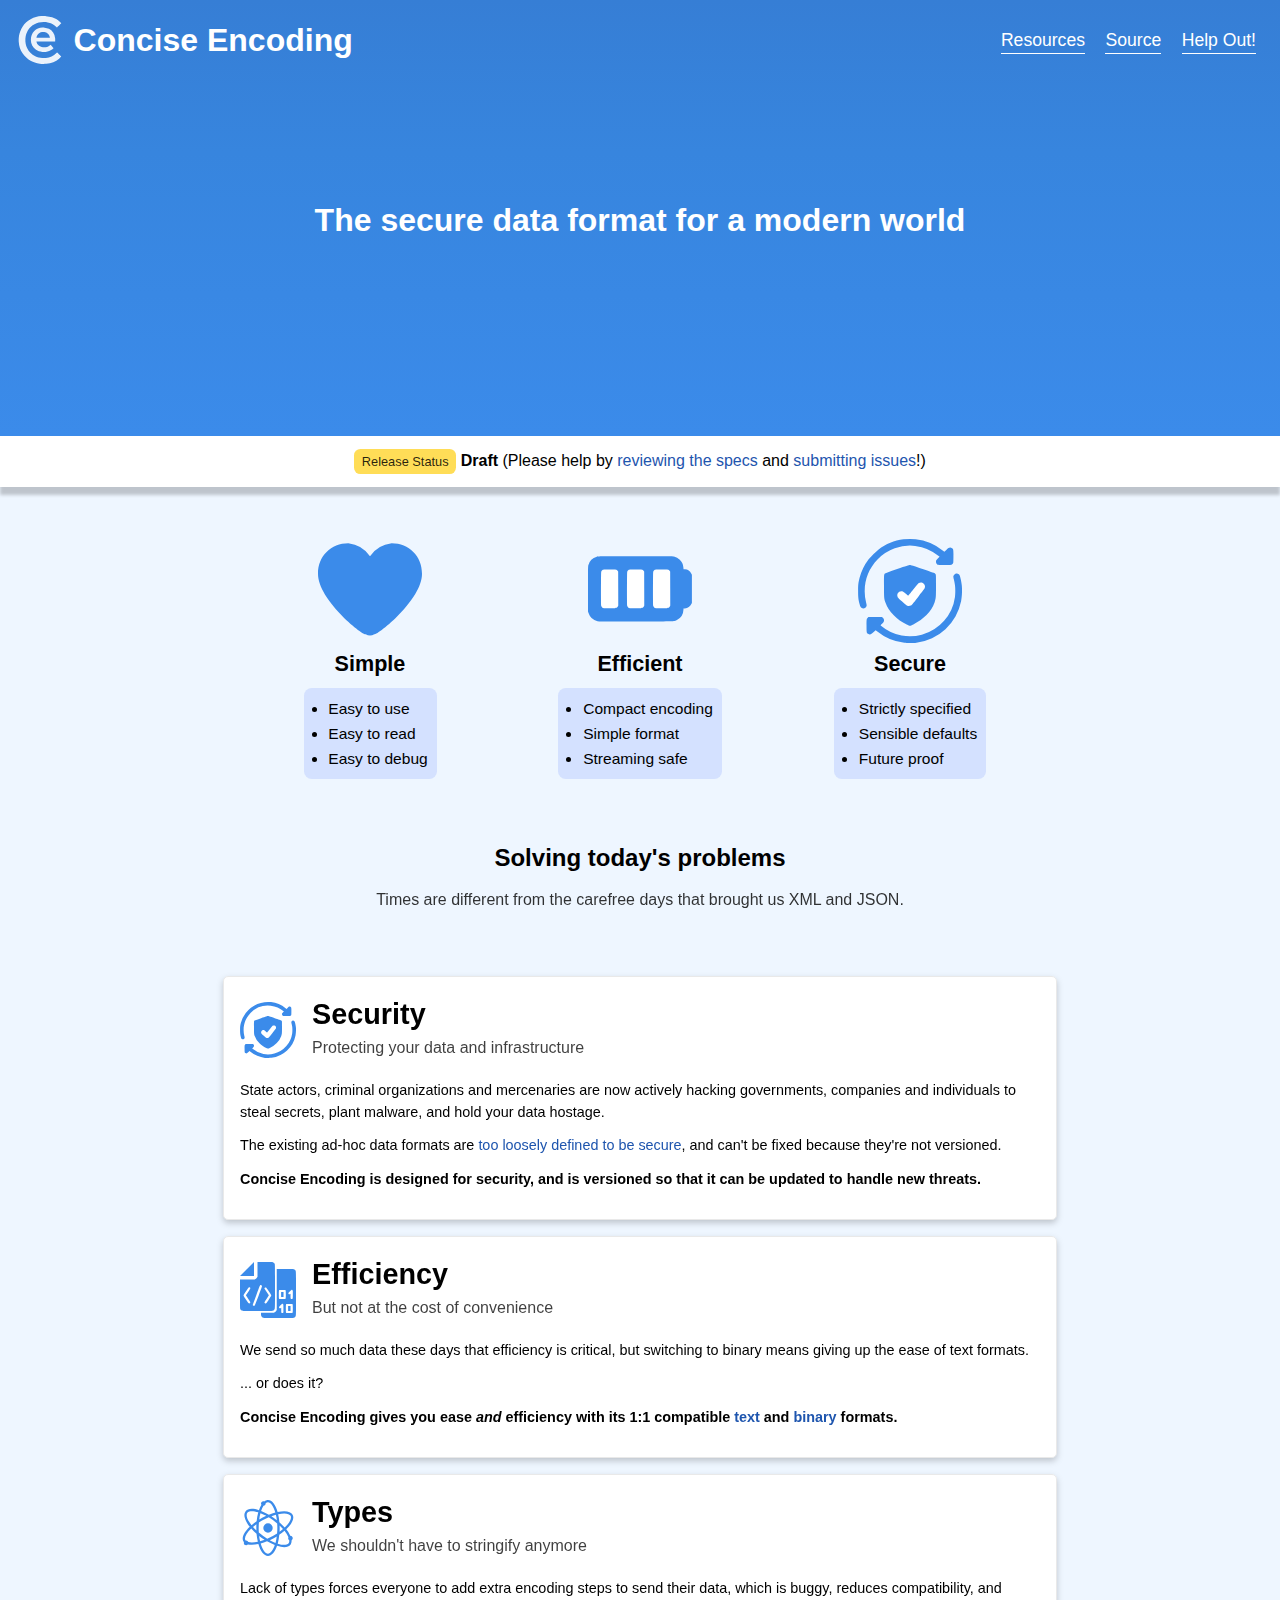
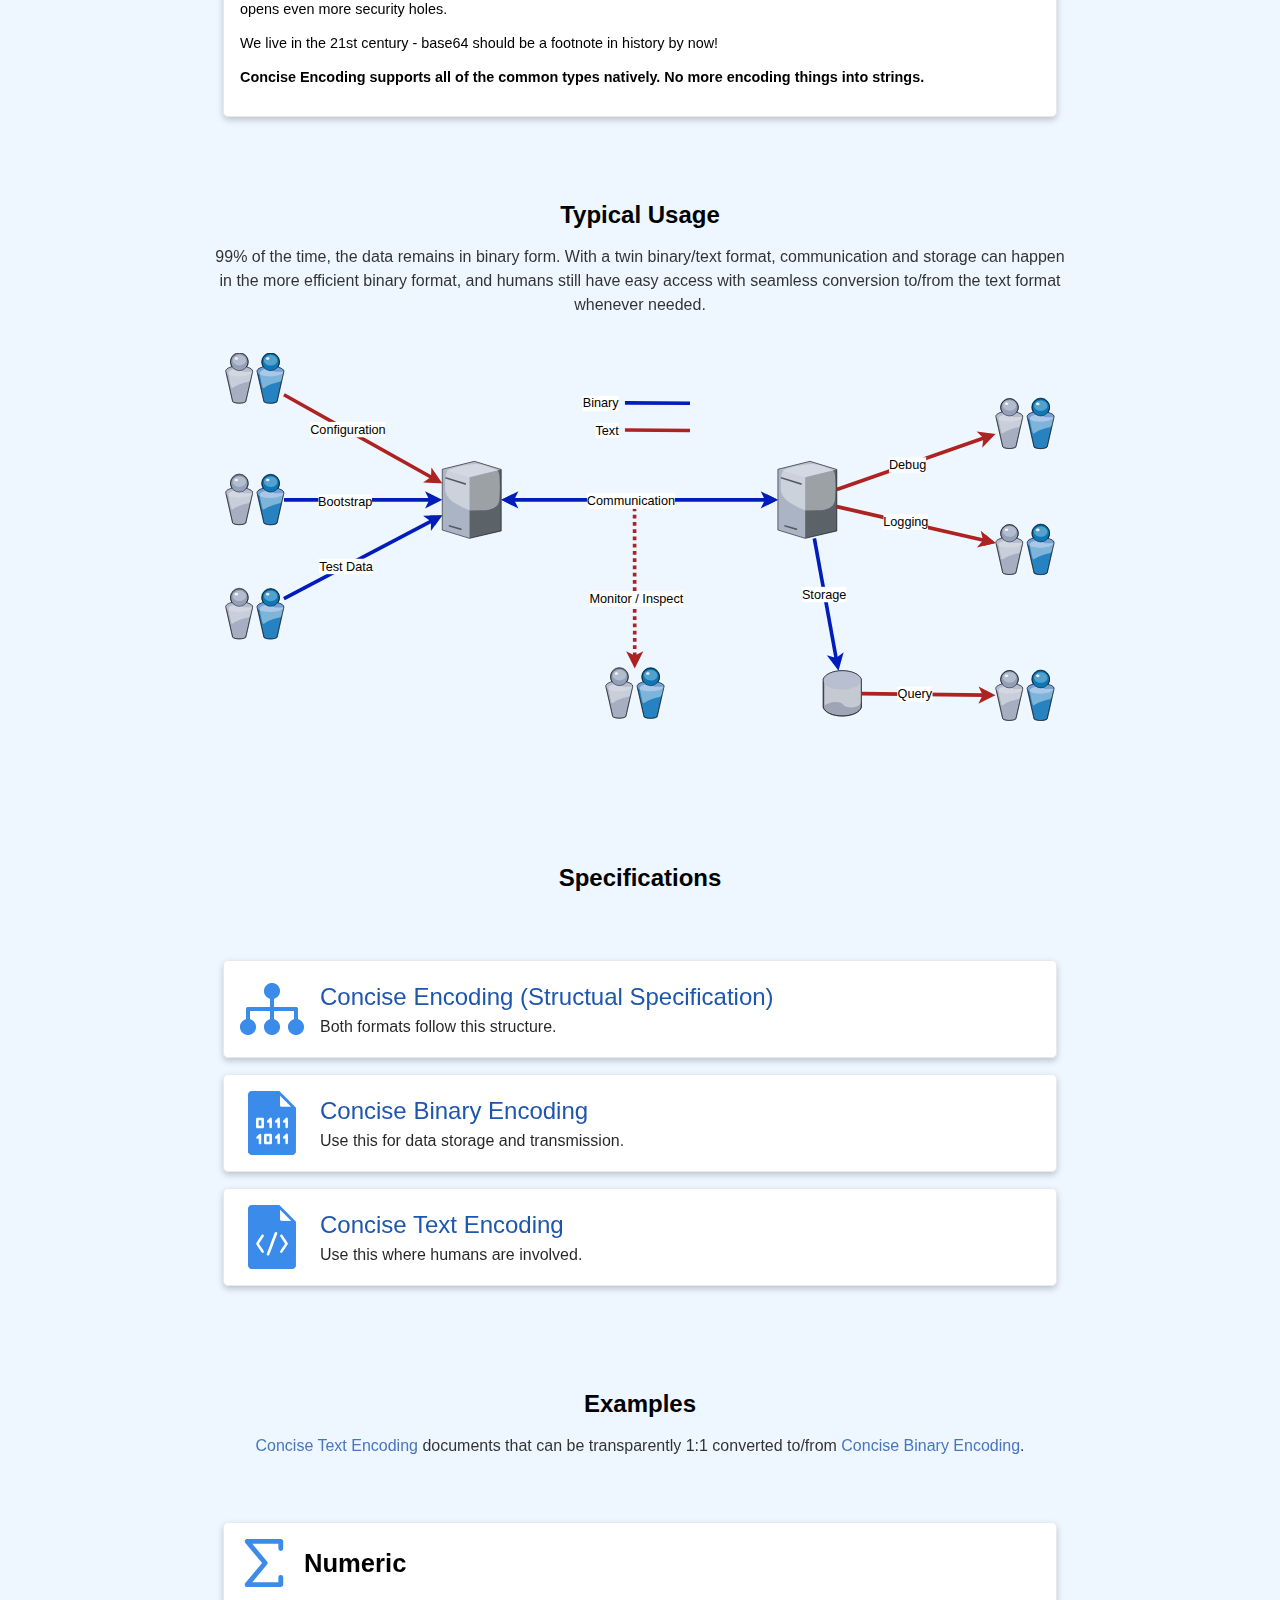
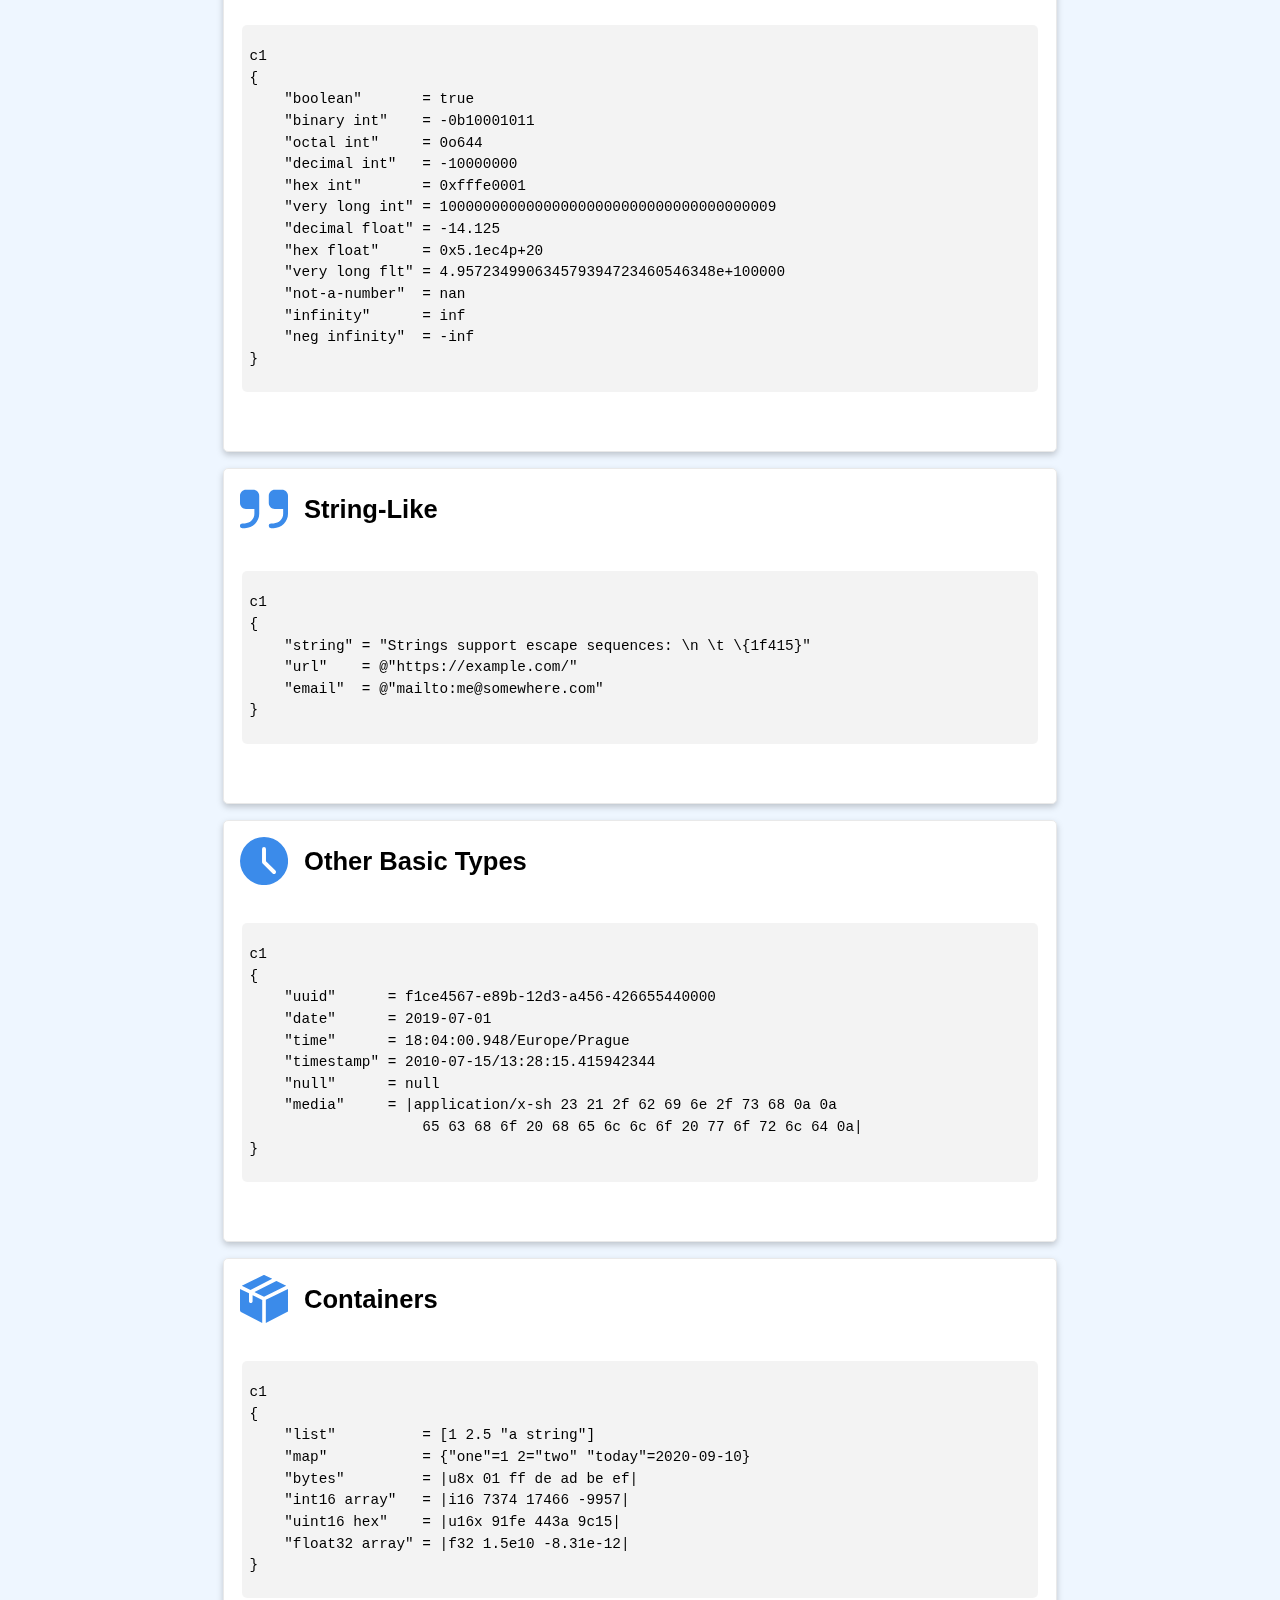
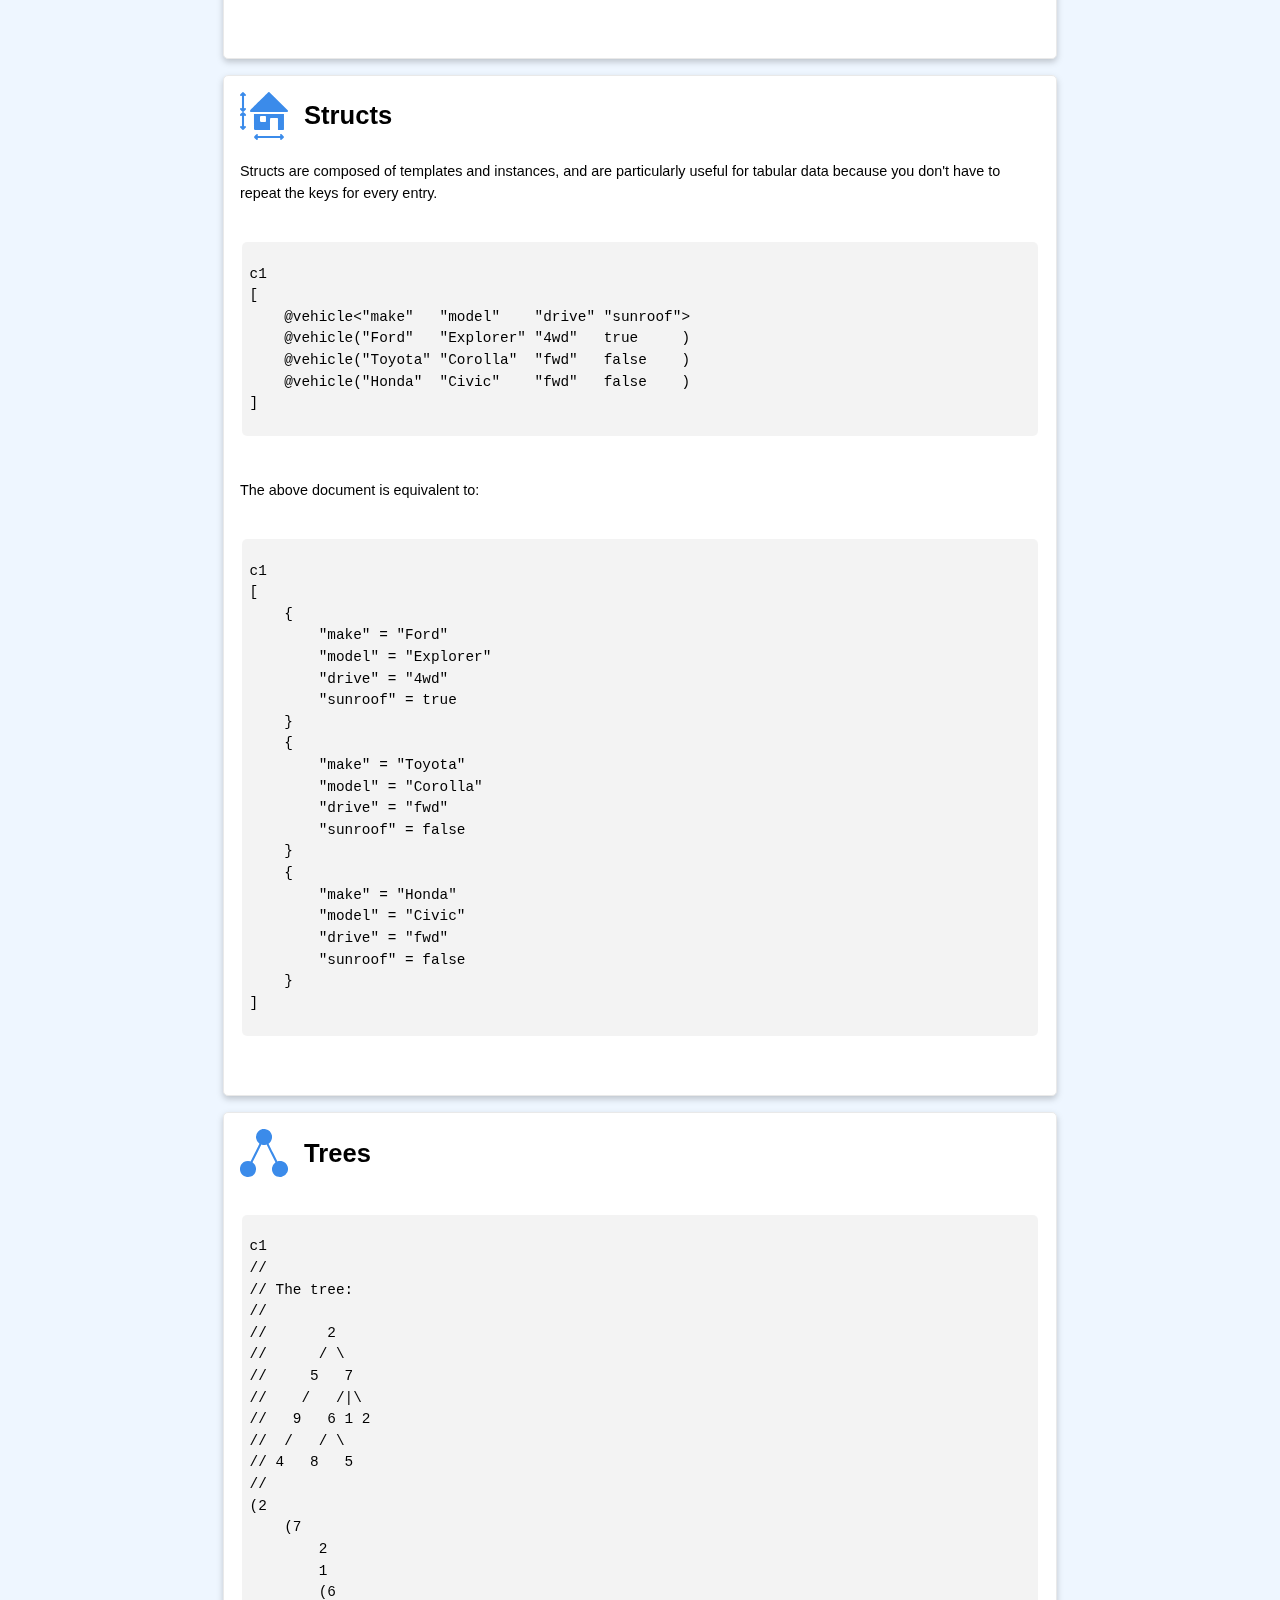
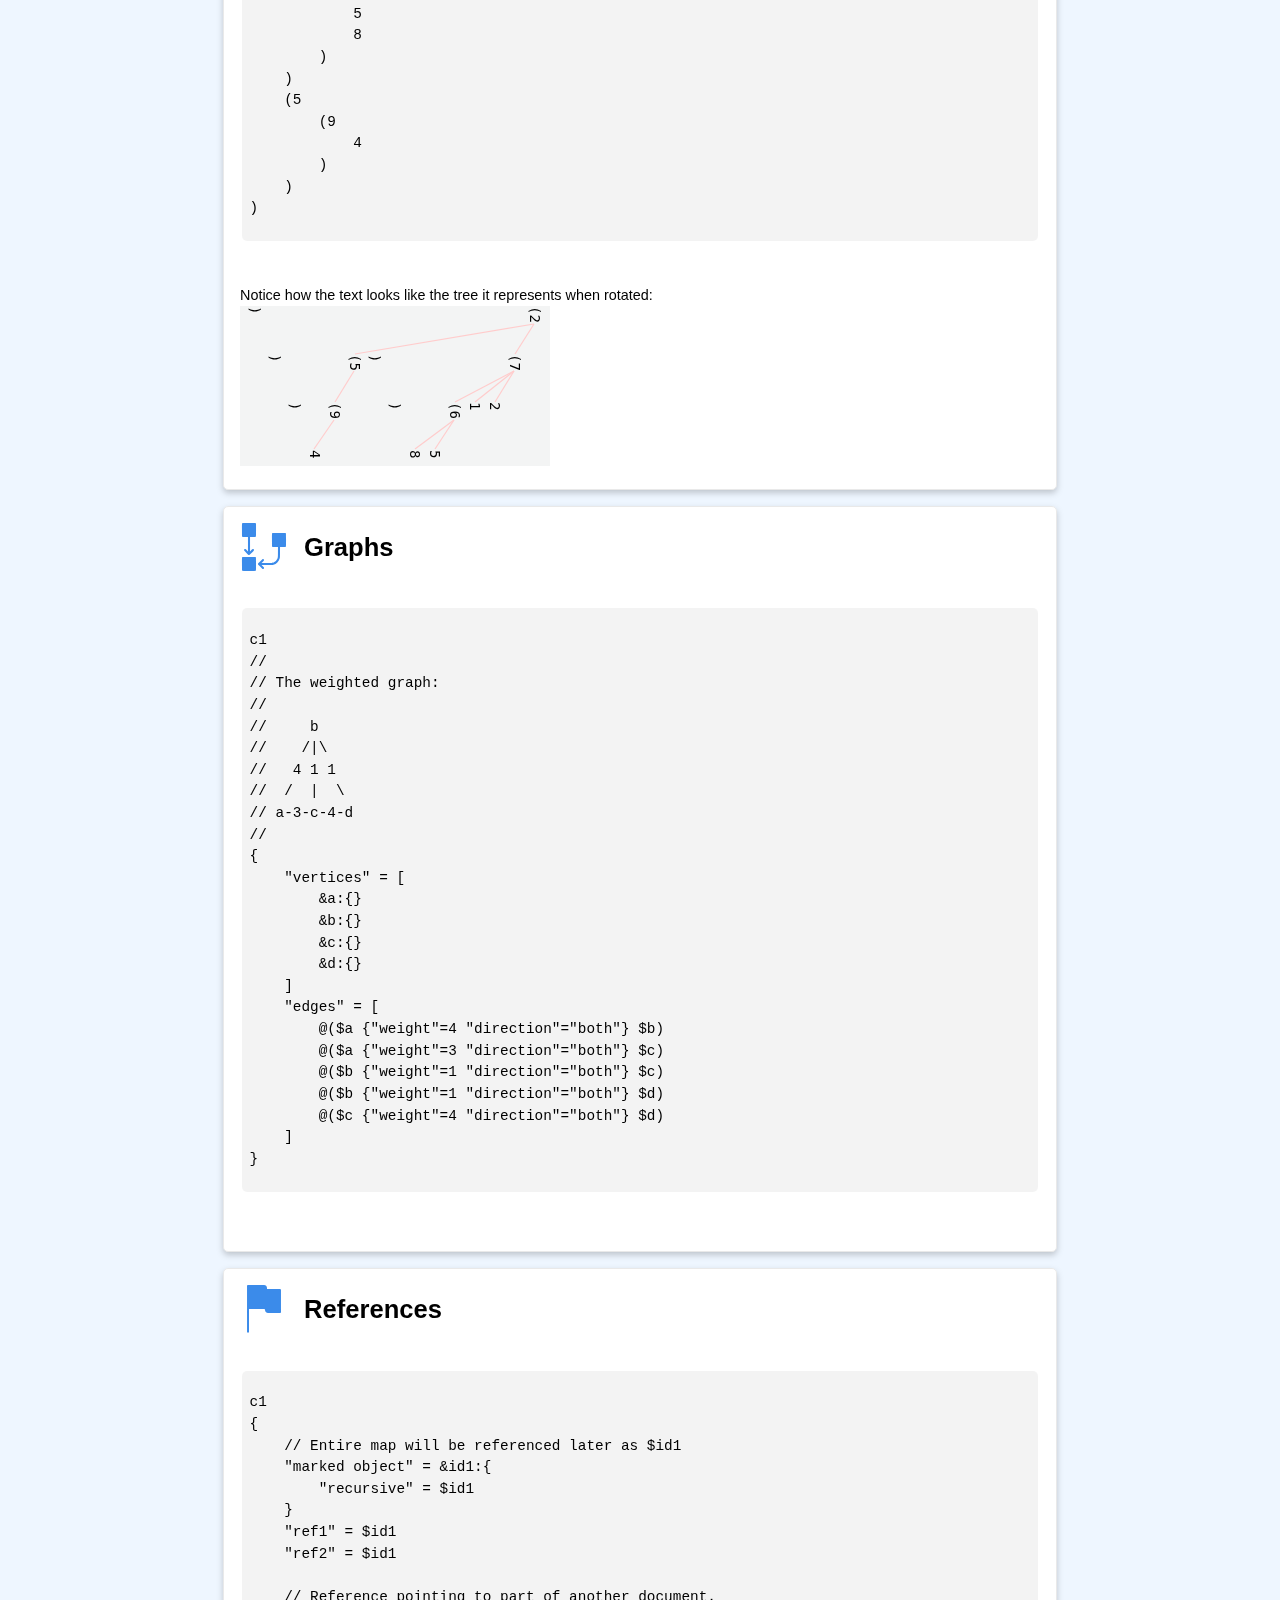
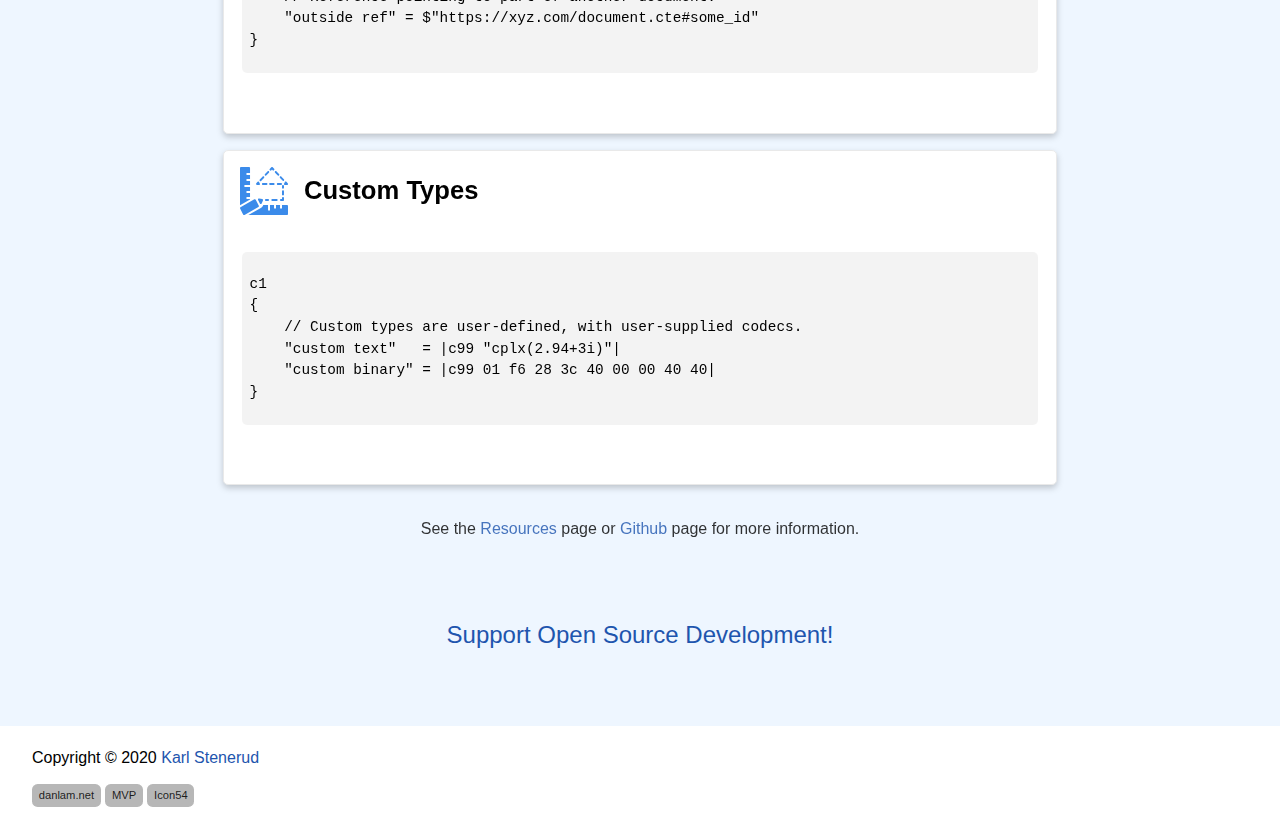
==== index.html @ 06f69273 "Update to latest spec" ====
<!DOCTYPE html>
<html lang="en">

<head>
    <link rel="icon" href="favicon.svg">
    <link rel="stylesheet" href="./main.css">

    <meta charset="utf-8">
    <meta name="viewport" content="width=device-width, initial-scale=1.0">

    <meta name=keywords content="data-format,data-communications,encoding">
    <meta name=description content="The secure data format for a modern world">

    <meta itemprop=name content="Concise Encoding">
    <meta itemprop=description content="The secure data format for a modern world">
    <meta itemprop=image content="https://concise-encoding.org/img/social-card.png">
    <meta itemprop=keywords content="data-format,data-communications,encoding">

    <meta property="og:title" content="Concise Encoding">
    <meta property="og:description" content="The secure data format for a modern world">
    <meta property="og:type" content="website">
    <meta property="og:url" content="https://www.technicalsourcery.net/">
    <meta property="og:image" content="https://concise-encoding.org/img/social-card.png">

    <meta name=twitter:card content="summary_large_image">
    <meta name=twitter:image content="https://concise-encoding.org/img/social-card.png">
    <meta name=twitter:title content="Concise Encoding">
    <meta name=twitter:description content="The secure data format for a modern world">

    <title>Concise Encoding</title>
</head>

<body>
    <header>
        <div>
            <nav>
            <a class="title-container" href="index.html">
                <img id="logo" class="title-logo" alt="Logo" src="img/ce-logo.svg">
                <span class="title-text">Concise Encoding</span>
            </a>
            <ul>
                <li><a class="nav-link" href="resources.html">Resources</a></li>
                <li><a class="nav-link" href="https://github.com/kstenerud/concise-encoding">Source</a></li>
                <li><a class="nav-link" href="support-ce.html">Help Out!</a></li>
            </ul>
        </nav>
        </div>
        <br>
        <p class="title-subtitle">The secure data format for a modern world</p>
        <div class="title-bgimage">
    </header>
    <section class="updates-container">
        <div>
            <span class="badge-warning">Release Status</span> <span class="release-number">Draft</span> (Please help by <a href="https://github.com/kstenerud/concise-encoding">reviewing the specs</a> and <a href="https://github.com/kstenerud/concise-encoding/issues">submitting issues</a>!)
        </div>
    </section>

    <main>
        <section>
            <aside>
                <img class="card-image" src="img/heart.svg">
                <h3>Simple</h3>
                <ul class="card-list">
                    <li class="card-list-item">Easy to use</li>
                    <li class="card-list-item">Easy to read</li>
                    <li class="card-list-item">Easy to debug</li>
                </ul>
            </aside>
            <aside>
                <img class="card-image" src="img/battery.svg">
                <h3>Efficient</h3>
                <ul class="card-list">
                    <li class="card-list-item">Compact encoding</li>
                    <li class="card-list-item">Simple format</li>
                    <li class="card-list-item">Streaming safe</li>
                </ul>
            </aside>
            <aside>
                <img class="card-image" src="img/security.svg">
                <h3>Secure</h3>
                <ul class="card-list">
                    <li class="card-list-item">Strictly specified</li>
                    <li class="card-list-item">Sensible defaults</li>
                    <li class="card-list-item">Future proof</li>
                </ul>
            </aside>
        </section>

        <div class="blurb">
            <h2>Solving today's problems</h2>
            <p class="blurb-text">Times are different from the carefree days that brought us XML and JSON.</p>
        </div>

        <article>
            <div class="horiz">
                <img class="point-icon" src="img/security.svg">
                <div class="vert">
                    <div>
                        <h1>Security</h1>
                        <h3>Protecting your data and infrastructure</h3>
                    </div>
                </div>
            </div>
            <p>State actors, criminal organizations and mercenaries are now actively hacking governments, companies and individuals to steal secrets, plant malware, and hold your data hostage.</p>
            <p>The existing ad-hoc data formats are <a href="https://github.com/kstenerud/concise-encoding/blob/master/ce-structure.md#attack-vectors">too loosely defined to be secure</a>, and can't be fixed because they're not versioned.</p>
            <p><strong>Concise Encoding is designed for security, and is versioned so that it can be updated to handle new threats.</strong></p>
        </article>

        <article>
            <div class="horiz">
                <img class="point-icon" src="img/twin.svg">
                <div class="vert">
                    <div>
                        <h1>Efficiency</h1>
                        <h3>But not at the cost of convenience</h3>
                    </div>
                </div>
            </div>
            <p>We send so much data these days that efficiency is critical, but switching to binary means giving up the ease of text formats.</p>
            <p>... or does it?</p>
            <p><strong>Concise Encoding gives you ease <em>and</em> efficiency with its 1:1 compatible <a href="https://github.com/kstenerud/concise-encoding/blob/master/cte-specification.md">text</a> and <a href="https://github.com/kstenerud/concise-encoding/blob/master/cbe-specification.md">binary</a> formats.</strong></p>
        </article>

        <article>
            <div class="horiz">
                <img class="point-icon" src="img/atom.svg">
                <div class="vert">
                    <div>
                        <h1>Types</h1>
                        <h3>We shouldn't have to stringify anymore</h3>
                    </div>
                </div>
            </div>
            <p>Lack of types forces everyone to add extra encoding steps to send their data, which is buggy, reduces compatibility, and opens even more security holes.</a></p>
            <p>We live in the 21st century - base64 should be a footnote in history by now!</p>
            <p><strong>Concise Encoding supports all of the common types natively. No more encoding things into strings.</strong></p>
        </article>

        <br/><br/>
        <div class="blurb">
            <h2>Typical Usage</h2>
            <p class="blurb-text">99% of the time, the data remains in binary form. With a twin binary/text format, communication and storage can happen in the more efficient binary format, and humans still have easy access with seamless conversion to/from the text format whenever needed.</p>
            <br/>
            <img src="img/dataflow.svg" width="96%">
        </div>

        <div class="blurb extra-space">
            <h2>Specifications</h2>
        </div>

        <article>
            <div class="resource">
                <a href="https://github.com/kstenerud/concise-encoding/blob/master/ce-structure.md"><img class="resource-img" src="img/structure.svg" alt="Structure"></a>
                <div class="resource-desc" style="display: block;">
                  <a href="https://github.com/kstenerud/concise-encoding/blob/master/ce-structure.md">Concise Encoding (Structual Specification)</a>
                  <br>
                  <span>Both formats follow this structure.</span>
                </div>
            </div>
        </article>

        <article>
            <div class="resource">
                <a href="https://github.com/kstenerud/concise-encoding/blob/master/cbe-specification.md"><img class="resource-img" src="img/binary-doc.svg" alt="Binary"></a>
                <div class="resource-desc" style="display: block;">
                  <a href="https://github.com/kstenerud/concise-encoding/blob/master/cbe-specification.md">Concise Binary Encoding</a>
                  <br>
                  <span>Use this for data storage and transmission.</span>
                </div>
            </div>
        </article>

        <article>
            <div class="resource">
                <a href="https://github.com/kstenerud/concise-encoding/blob/master/cte-specification.md"><img class="resource-img" src="img/text-doc.svg" alt="Text"></a>
                <div class="resource-desc" style="display: block;">
                  <a href="https://github.com/kstenerud/concise-encoding/blob/master/cte-specification.md">Concise Text Encoding</a>
                  <br>
                  <span>Use this where humans are involved.</span>
                </div>
            </div>
        </article>

        <div class="blurb extra-space">
            <h2>Examples</h2>
            <p class="blurb-text"><a href="https://github.com/kstenerud/concise-encoding/blob/master/cte-specification.md">Concise Text Encoding</a> documents that can be transparently 1:1 converted to/from <a href="https://github.com/kstenerud/concise-encoding/blob/master/cbe-specification.md">Concise Binary Encoding</a>.</p>
        </div>

        <article id="numeric_types">
            <div class="horiz">
                <img class="example-icon" src="img/sigma.svg">
                <div class="vert">
                    <h2>Numeric</h2>
                </div>
            </div>
            <pre>
                <code>
c1
{
    "boolean"       = true
    "binary int"    = -0b10001011
    "octal int"     = 0o644
    "decimal int"   = -10000000
    "hex int"       = 0xfffe0001
    "very long int" = 100000000000000000000000000000000000009
    "decimal float" = -14.125
    "hex float"     = 0x5.1ec4p+20
    "very long flt" = 4.957234990634579394723460546348e+100000
    "not-a-number"  = nan
    "infinity"      = inf
    "neg infinity"  = -inf
}
                </code>
            </pre>
        </article>

        <article id="string_types">
            <div class="horiz">
                <img class="example-icon" src="img/quote.svg">
                <div class="vert">
                    <h2>String-Like</h2>
                </div>
            </div>
            <pre>
                <code>
c1
{
    "string" = "Strings support escape sequences: \n \t \{1f415}"
    "url"    = @"https://example.com/"
    "email"  = @"mailto:me@somewhere.com"
}
                </code>
            </pre>
        </article>

        <article id="other_types">
            <div class="horiz">
                <img class="example-icon" src="img/clock.svg">
                    <h2>Other Basic Types</h2>
            </div>
            <pre>
                <code>
c1
{
    "uuid"      = f1ce4567-e89b-12d3-a456-426655440000
    "date"      = 2019-07-01
    "time"      = 18:04:00.948/Europe/Prague
    "timestamp" = 2010-07-15/13:28:15.415942344
    "null"      = null
    "media"     = |application/x-sh 23 21 2f 62 69 6e 2f 73 68 0a 0a
                    65 63 68 6f 20 68 65 6c 6c 6f 20 77 6f 72 6c 64 0a|
}
                </code>
            </pre>
        </article>

        <article id="containers">
            <div class="horiz">
                <img class="example-icon" src="img/container.svg">
                <div class="vert">
                    <h2>Containers</h2>
                </div>
            </div>
            <pre>
                <code>
c1
{
    "list"          = [1 2.5 "a string"]
    "map"           = {"one"=1 2="two" "today"=2020-09-10}
    "bytes"         = |u8x 01 ff de ad be ef|
    "int16 array"   = |i16 7374 17466 -9957|
    "uint16 hex"    = |u16x 91fe 443a 9c15|
    "float32 array" = |f32 1.5e10 -8.31e-12|
}
                </code>
            </pre>
        </article>

        <article id="structs">
            <div class="horiz">
                <img class="example-icon" src="img/blueprint.svg">
                <div class="vert">
                    <h2>Structs</h2>
                </div>
            </div>
            <br/>
            Structs are composed of templates and instances, and are particularly useful for tabular data because you don't have to repeat the keys for every entry.
            <pre>
                <code>
c1
[
    @vehicle&lt;"make"   "model"    "drive" "sunroof"&gt;
    @vehicle("Ford"   "Explorer" "4wd"   true     )
    @vehicle("Toyota" "Corolla"  "fwd"   false    )
    @vehicle("Honda"  "Civic"    "fwd"   false    )
]
                </code>
            </pre>
            The above document is equivalent to:
            <pre>
                <code>
c1
[
    {
        "make" = "Ford"
        "model" = "Explorer"
        "drive" = "4wd"
        "sunroof" = true
    }
    {
        "make" = "Toyota"
        "model" = "Corolla"
        "drive" = "fwd"
        "sunroof" = false
    }
    {
        "make" = "Honda"
        "model" = "Civic"
        "drive" = "fwd"
        "sunroof" = false
    }
]
                </code>
            </pre>
        </article>

        <article id="nodes">
            <div class="horiz">
                <img class="example-icon" src="img/tree.svg">
                <div class="vert">
                    <h2>Trees</h2>
                </div>
            </div>
            <pre>
                <code>
c1
//
// The tree:
//
//       2
//      / \
//     5   7
//    /   /|\
//   9   6 1 2
//  /   / \
// 4   8   5
//
(2
    (7
        2
        1
        (6
            5
            8
        )
    )
    (5
        (9
            4
        )
    )
)
                </code>
            </pre>
            Notice how the text looks like the tree it represents when rotated:
            <br/>
            <img src="img/tree-rotated.svg">
        </article>

        <article id="edges">
            <div class="horiz">
                <img class="example-icon" src="img/graph.svg">
                <div class="vert">
                    <h2>Graphs</h2>
                </div>
            </div>
            <pre>
                <code>
c1
//
// The weighted graph:
//
//     b
//    /|\
//   4 1 1
//  /  |  \
// a-3-c-4-d
//
{
    "vertices" = [
        &ampa:{}
        &ampb:{}
        &ampc:{}
        &ampd:{}
    ]
    "edges" = [
        @($a {"weight"=4 "direction"="both"} $b)
        @($a {"weight"=3 "direction"="both"} $c)
        @($b {"weight"=1 "direction"="both"} $c)
        @($b {"weight"=1 "direction"="both"} $d)
        @($c {"weight"=4 "direction"="both"} $d)
    ]
}
                </code>
            </pre>
        </article>

        <article id="references">
            <div class="horiz">
                <img class="example-icon" src="img/flag.svg">
                <div class="vert">
                    <h2>References</h2>
                </div>
            </div>
            <pre>
                <code>
c1
{
    // Entire map will be referenced later as $id1
    "marked object" = &id1:{
        "recursive" = $id1
    }
    "ref1" = $id1
    "ref2" = $id1

    // Reference pointing to part of another document.
    "outside ref" = $"https://xyz.com/document.cte#some_id"
}
                </code>
            </pre>
        </article>

        <article id="custom_types">
            <div class="horiz">
                <img class="example-icon" src="img/custom.svg">
                <div class="vert">
                    <h2>Custom Types</h2>
                </div>
            </div>
            <pre>
                <code>
c1
{
    // Custom types are user-defined, with user-supplied codecs.
    "custom text"   = |c99 "cplx(2.94+3i)"|
    "custom binary" = |c99 01 f6 28 3c 40 00 00 40 40|
}
                </code>
            </pre>
        </article>

        <div class="blurb">
            <p class="blurb-text">See the <a href="resources.html">Resources</a> page or <a href="https://github.com/kstenerud/concise-encoding">Github</a> page for more information.</p>
        </div>

        <section class="big-text">
            <p><a href="support-ce.html">Support Open Source Development!</a></p>
        </section>

    </main>

    <footer>
        <p class="copyright">Copyright &copy; 2020 <a href="https://github.com/kstenerud">Karl Stenerud</a></p>
        <p>
            <a class="badge-shoutout" href="https://danlam.net/">danlam.net</a>
            <a class="badge-shoutout" href="https://github.com/andybrewer/mvp/">MVP</a>
            <a class="badge-shoutout" href="https://icon54.com/">Icon54</a>
        </p>
    </footer>
</body>

</html>
---- main.css ----
/* Based on https://github.com/andybrewer/mvp */

:root {
    --brdr-rad: 5px;
    --box-shadow: 2px 2px 10px;
    --color: #118bee;
    --c-accent: #0000000c;
    --c-bg: #eef6ff;
    --c-bg-updt: white;
    --c-bg-2nd: #e9e9e9;
    --c-bg-shout: #00000048;
    --c-bg-imp: #ffdd57;
    --c-bg-hdr: #3298DC;
    --c-atc: #920de9;
    --c-atc-accent: #920de90b;
    --c-shadow: #666666;
    --c-text: black;
    --c-txt-updt: black;
    --c-txt-badge: #000000d8;
    --c-hdr-txt: #fff;
    --jst-imp: center;
    --line-h: 1.5;
    --w-card: 270px;
    --w-card-wide: 800px;
    --w-content: 1080px;
}

body {
    background: var(--c-bg);
    color: var(--c-text);
    font-family: -apple-system, BlinkMacSystemFont, "Segoe UI", Roboto, Oxygen-Sans, Ubuntu, Cantarell, "Helvetica Neue", sans-serif;
    line-height: var(--line-h);
    margin: auto;
    overflow-x: hidden;
    font-weight: 400;
}

table {
    border-collapse: collapse;
    margin: 25px 0;
    font-size: 1.5em;
    font-family: sans-serif;
    min-width: 400px;
    box-shadow: 0 0 20px rgba(0, 0, 0, 0.15);
}

thead tr {
    background-color: #3b8bea;
    color: #ffffff;
    text-align: left;
}

th, td {
    padding: 12px 15px;
}

td img {
    height: 1.5em;
}

tbody tr:nth-of-type(even) {
    background-color: #c5d9f0;
}

tbody tr:last-of-type {
    border-bottom: 2px solid #3b8bea;
}

.centered {
    text-align: center;
}

.centered-items {
    display:flex;
    justify-content:center;
    align-items:center;
}


.title-container {
    display: flex;
    justify-content: center;
    color: var(--c-hdr-txt);
}

.title-logo {
    height: 3rem;
    opacity: 0.9;
}

.title-text {
    padding-left: 0.6rem;
    margin: auto;
    font-weight: bold;
    font-size: 2rem;
    padding-bottom: 0;
}

.title-subtitle {
    font-size: 2rem;
    font-weight: bold;
    margin-bottom: 0;
    width: 100%;
}

.title-bgimage {
  background-image: url("img/header-bg.svg");
  background-size: contain;
  background-repeat: no-repeat;
  background-position: center bottom;
  opacity: 50%;
  padding-bottom: 12rem;
  margin-left: 60px;
}

.updates-container {
    box-shadow: 0rem 0.5rem 0.2rem rgba(0, 0, 0, 0.2);
    background-color: var(--c-bg-updt);
    color: var(--c-txt-updt);
    margin: auto;
    font-size: 1rem;
    padding-top: 0.8rem;
    padding-bottom: 0.8rem;
    text-align: center;
}

.badge-donate {
    background-color: #ffac2d;
    color: #073663;
    border-radius: 1em;
    align-items: center;
    display: inline-flex;
    font-size: 1.5rem;
    font-style: italic;
    font-weight: 500;
    height: 1.4em;
    justify-content: center;
    line-height: 1.5;
    padding: 0 0.7em 0 0.7em;
    white-space: nowrap;
    border: none;
    /*box-shadow: 0px -0.5px 0px 1px #ffc439;*/
}

.badge-donate:hover {
    color: #073663;
    text-decoration: underline;
}

.badge-shoutout {
    background-color: var(--c-bg-shout);
    color: var(--c-txt-badge);
    border-radius: 0.5em;
    align-items: center;
    display: inline-flex;
    font-size: 0.7rem;
    height: 2em;
    justify-content: center;
    line-height: 1.5;
    padding: 0 0.6em 0 0.6em;
    white-space: nowrap;
}

a.badge-shoutout:hover {
    color: var(--c-txt-badge);
}

.badge-warning {
    background-color: var(--c-bg-imp);
    color: var(--c-txt-badge);
    border-radius: 0.5em;
    align-items: center;
    display: inline-flex;
    font-size: 0.8rem;
    height: 2em;
    justify-content: center;
    line-height: 1.5;
    padding: 0 0.6em 0 0.6em;
    white-space: nowrap;
}

.release-number {
  font-weight: bold;
}

.nav-link {
    border-bottom-style: solid;
    border-bottom-width: 1px;
    font-size: 1.1rem;
}

.card-list {
    border-radius: 0.5em;
    background-color: #d4e1ff;
    text-align: left;
    padding: 0.5rem 0.5rem 0.5rem 1.5rem;
    max-width: fit-content;
    margin: 0.5rem auto auto auto;
    font-size: 108%;
}

.card-list-item {
    padding: 0.05rem;
}

.card-image {
    width: 6.5rem;
    display: block;
    margin-left: auto;
    margin-right: auto;
    padding-bottom: 0.3rem;
}

.donate {
    width: 80%;
    text-align: center;
    margin-left: auto;
    margin-right: auto;
}

.resource-section {
    width: 80%;
    text-align: center;
    margin: 4rem auto 0 auto;
}

.blurb {
    width: 80%;
    text-align: center;
    margin: 2rem auto 4rem auto;
}

.blurb-text {
    opacity: 0.8;
}

.blurb-text-larger {
    opacity: 0.7;
    font-size: 120%;
}

.big-text {
    font-size: 150%;
}

.subheading-text {
    opacity: 0.8;
    font-size: 120%;
    font-weight: bold;
}

.extra-space {
    padding-top: 3rem;
}

.resource {
    display: flex;
    align-items: center;
    height: 100%;
}

.resource-img {
    width: 4rem;
    height: 4rem;
    margin-right: 1rem;
    float: left;
    margin-top: auto;
    margin-bottom: auto;
}

.horiz {
    overflow: auto;
    display: flex;
    align-items:center;
}

.point-icon {
    width: 3.5rem;
    float: left;
    margin-right: 1rem;
}

.example-icon {
    width: 3rem;
    float: left;
    margin-right: 1rem;
}

.vert {
    display: flex;
    align-items:center;
}

.vertical-align {
    vertical-align: middle;
}

.resource-desc {
    margin-top: auto;
    margin-bottom: auto;
}

.resource-desc a {
    font-size: 1.5rem;
}

.resource-desc span {
    font-size: 1rem;
    opacity: 0.85;
}

span.nav-link {
    border-color: #000;
    padding-bottom: 0.2em;
}

a.nav-link {
    border-bottom-style: solid;
    border-bottom-width: 1px;
    margin-bottom: -1px;
}

/* Layout */
article aside {
    background: var(--c-atc-accent);
    padding: 0.01rem 0.8rem;
}

footer,
header,
main {
    margin: 0 auto;
}

main {
    max-width: var(--w-content);
    padding: 2rem 2rem;
}

footer {
    background-color: white;
    padding: 0.5rem 2rem;
}

header {
    color: var(--c-hdr-txt);
    background-color: var(--c-bg-hdr);
    background: linear-gradient(180deg, rgba(54,126,213,1) 0%, rgba(55,133,222,1) 35%, rgba(59,139,234,1) 100%);
    padding: 0 1rem;
}

hr {
    background-color: var(--c-bg-2nd);
    border: none;
    height: 1px;
    margin: 4rem 0;
}

section {
    display: flex;
    flex-wrap: wrap;
    justify-content: var(--jst-imp);
    padding-bottom: 1.8rem;
}

section aside {
    text-align: center;
    font-size: 0.9rem;
    padding-top: 1.25rem;
    width: var(--w-card);
}

section aside img {
    max-width: 100%;
}

article {
    text-align: left;
    font-size: 0.9rem;
    border: 1px solid var(--c-bg-2nd);
    border-radius: var(--brdr-rad);
    margin: 1rem auto 0 auto;
    padding: 1rem 1rem 1rem 1rem;
    max-width: var(--w-card-wide);
    background-color: #ffffff;
    filter: drop-shadow(0rem 0.2rem 0.2rem rgba(0, 0, 0, 0.2));
}

article:hover {
    box-shadow: var(--box-shadow) var(--c-bg-2nd);
}

article h1 {
    text-align: left;
    font-size: 1.8rem;
    padding-top: 0;
    padding-bottom: 0;
    margin-top: 0;
    margin-bottom: 0;
}

article h2 {
    text-align: left;
    font-size: 1.6rem;
    padding-top: 0;
    padding-bottom: 0;
    margin-top: 0;
    margin-bottom: 0;
}

article h3 {
    text-align: left;
    font-size: 1rem;
    font-weight: normal;
    opacity: 75%;
    padding-top: 0;
    padding-bottom: 0.5rem;
    margin-top: 0;
}

article ul {
    opacity: 0.8;
}

[hidden] {
    display: none;
}

aside h3 {
    font-size: 150%;
}

/* Headers */
header {
    text-align: var(--jst-imp);
}

header nav img {
    margin: 1rem 0;
}

/* Nav */
nav {
    align-items: center;
    display: flex;
    justify-content: space-between;
    margin-bottom: 5rem;
}

nav a:hover {
    color: var(--c-hdr-txt);
    text-decoration: none;
}

nav a {
    color: var(--c-hdr-txt);
}

nav ul {
    list-style: none;
    padding: 0;
}

nav ul li {
    display: inline-block;
    margin: 0 0.5rem;
    position: relative;
    text-align: right;
}

/* Typography */
code {
    background-color: var(--c-accent);
    border-radius: var(--brdr-rad);
    color: var(--c-text);
    display: inline-block;
    margin: 0 0.1rem;
    padding: 0 0.5rem;
}

h1,
h2,
h3,
h4,
h5,
h6 {
    line-height: var(--line-h);
    text-align: center;
}

h2 {
    margin-bottom: 0;
    padding-bottom: 0;
}

h3 {
    margin: 0;
    padding: 0;
}

ol li,
ul li {
    padding: 0.2rem 0;
}

p {
    margin: 0.75rem 0;
    padding: 0;
}

pre {
    max-width: var(--w-card-wide);
    padding-top: 1rem;
    margin-top: 0;
    padding-bottom: 0;
    margin-bottom: 0;
}

pre code {
    display: block;
    max-width: var(--w-card-wide);
    overflow-x: auto;
}

/* Links */
a {
    color: #1e55ae;
    display: inline-block;
    text-decoration: none;
}

a.type-link {
    color: #0b2347;
}

a:hover {
    filter: brightness(1.2);
    text-decoration: underline;
    color: #3273dc;
}

@media screen and (max-width: 690px) {
    .title-bgimage {
        margin-left: 0px;
    }
}

@media screen and (max-width: 450px) {
    .title-text {
        padding-left: 0;
        font-size: 1.6rem;
    }
    article h1 {
        font-size: 1.3rem;
    }
    article h2 {
        font-size: 1.3rem;
    }
    #logo {
        display: none;
    }
}
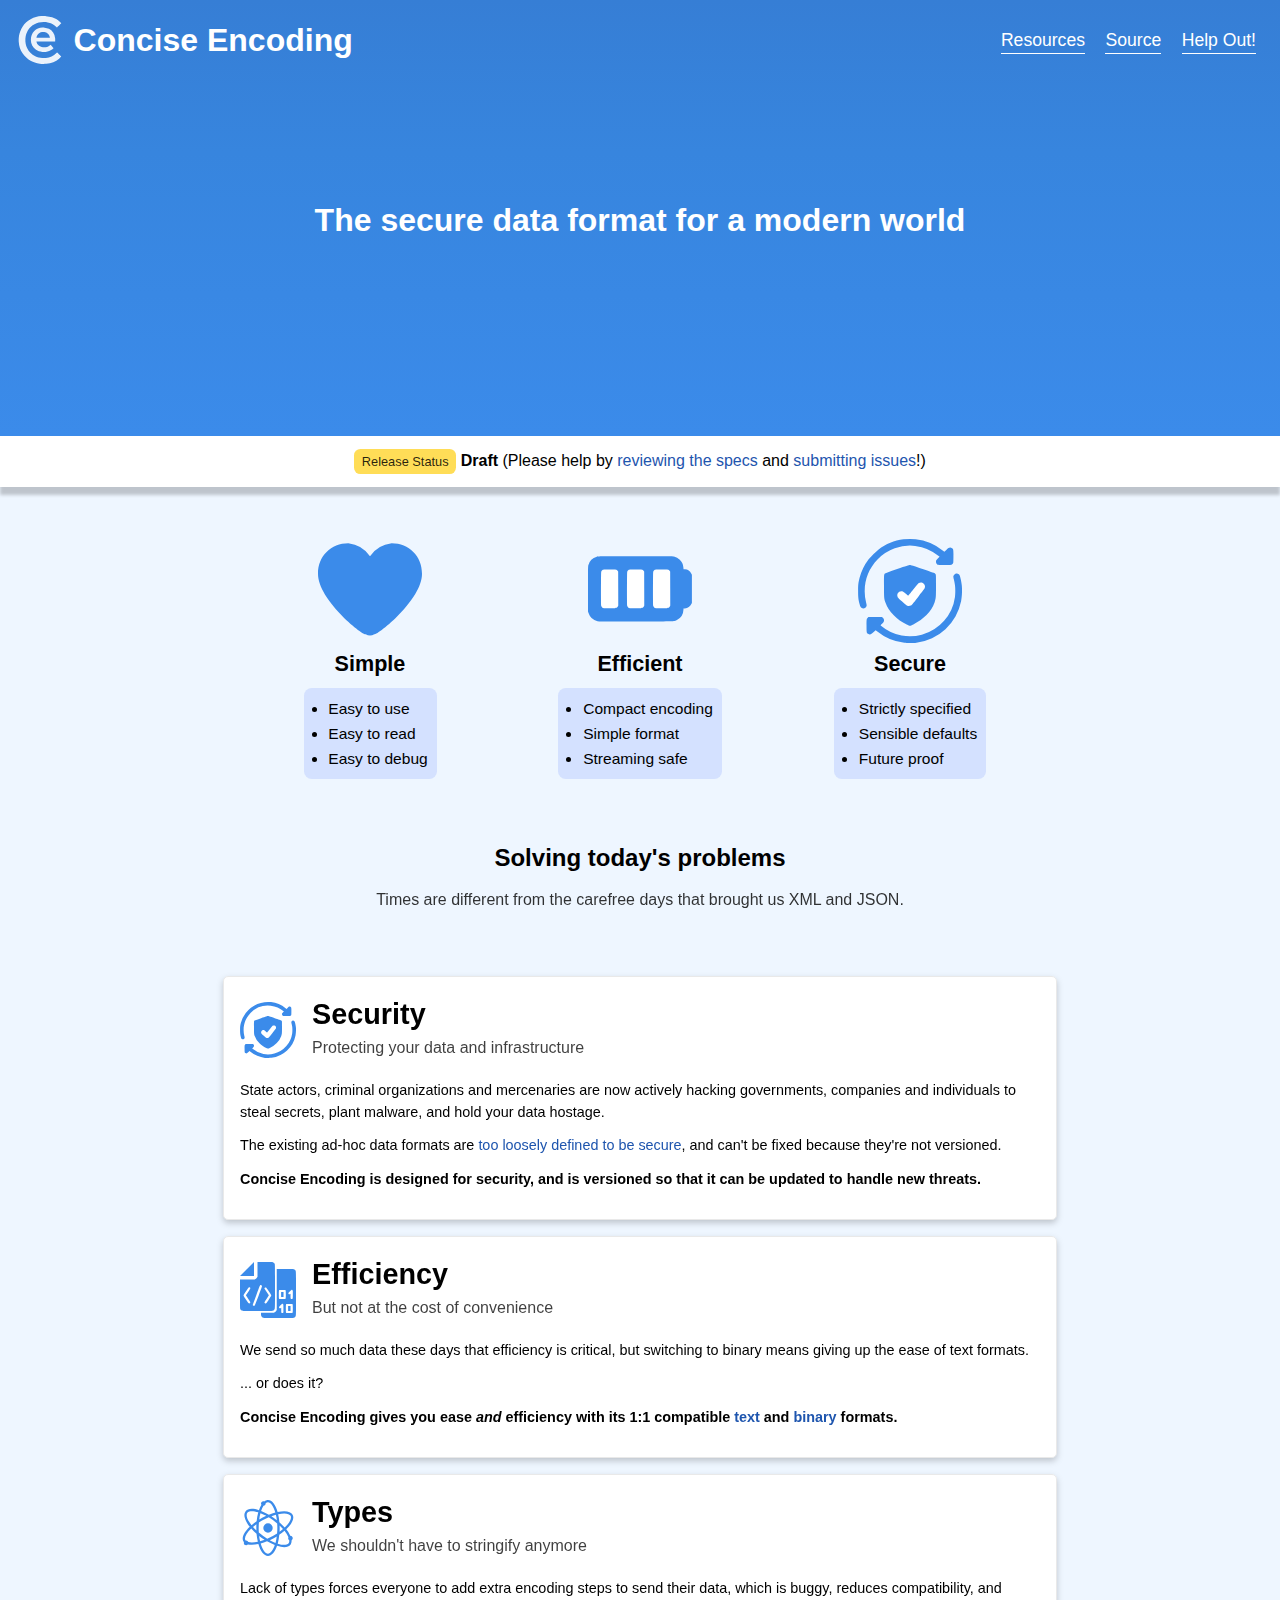
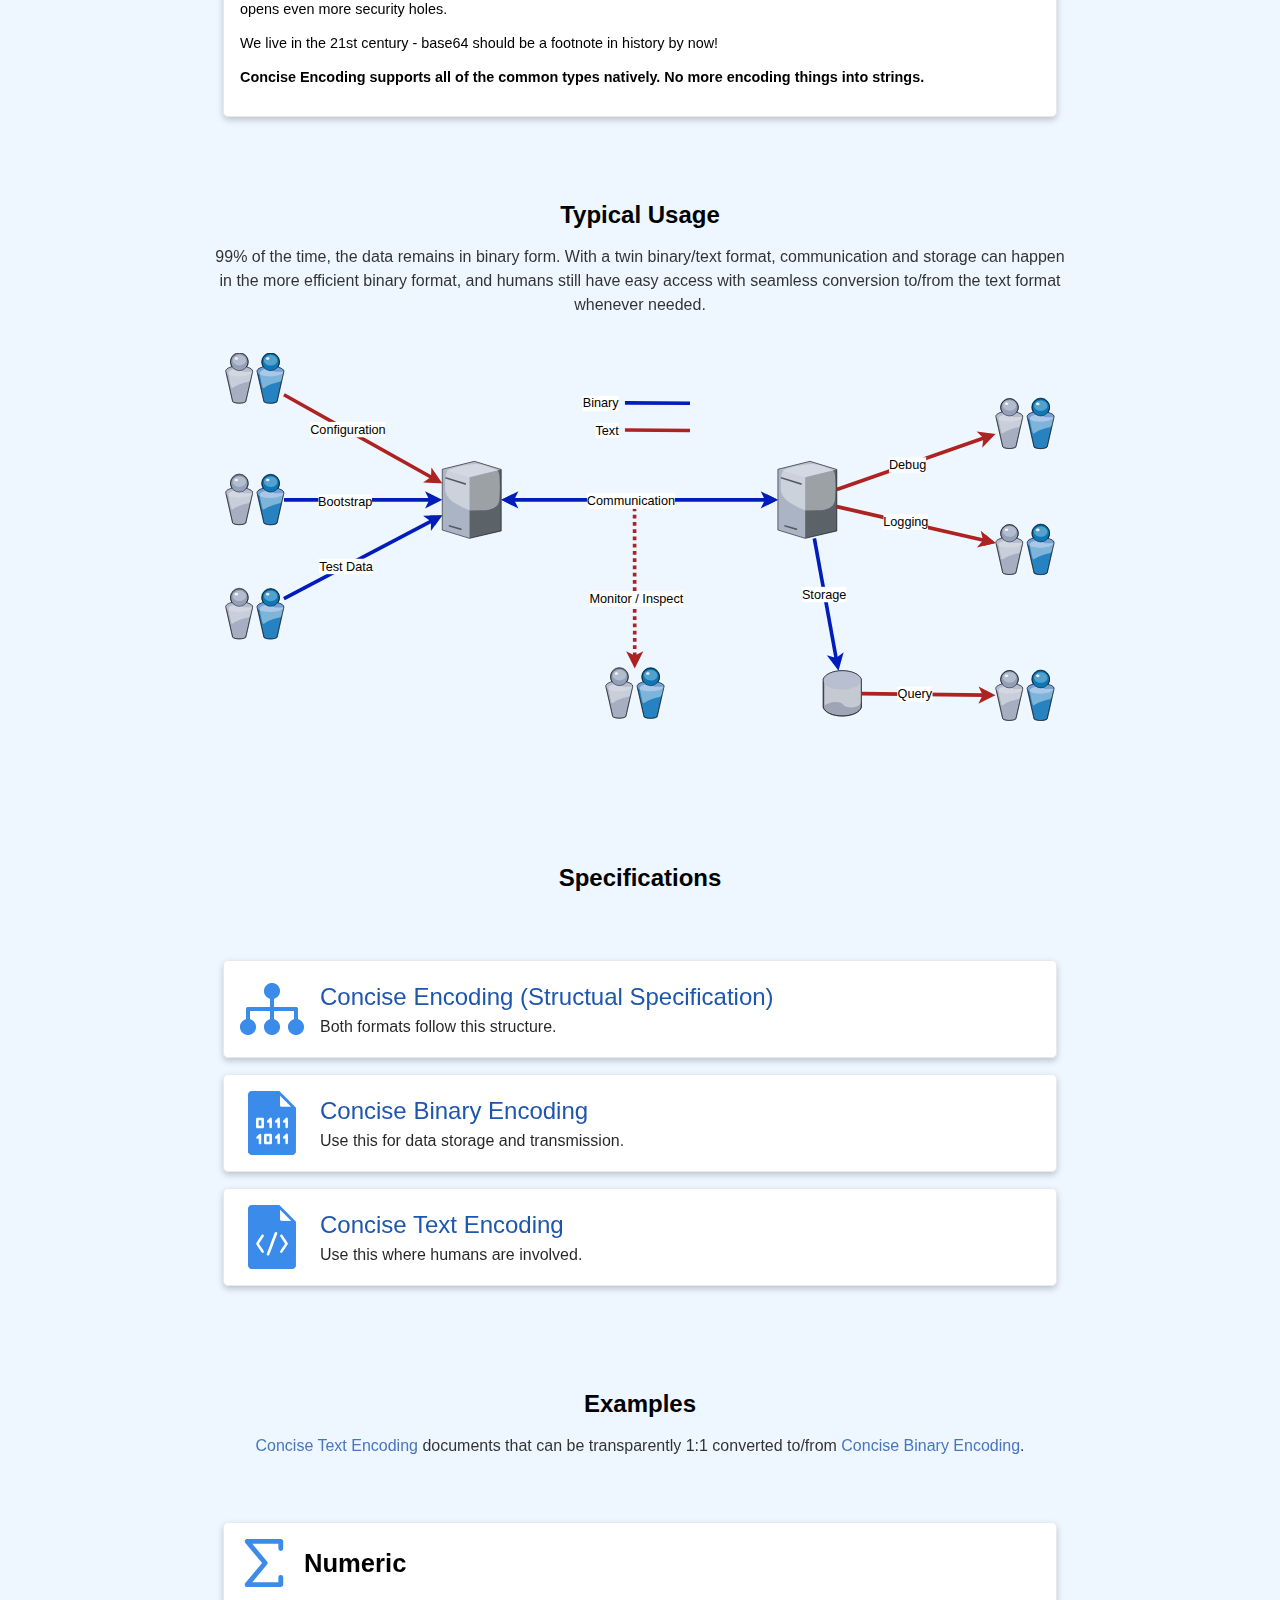
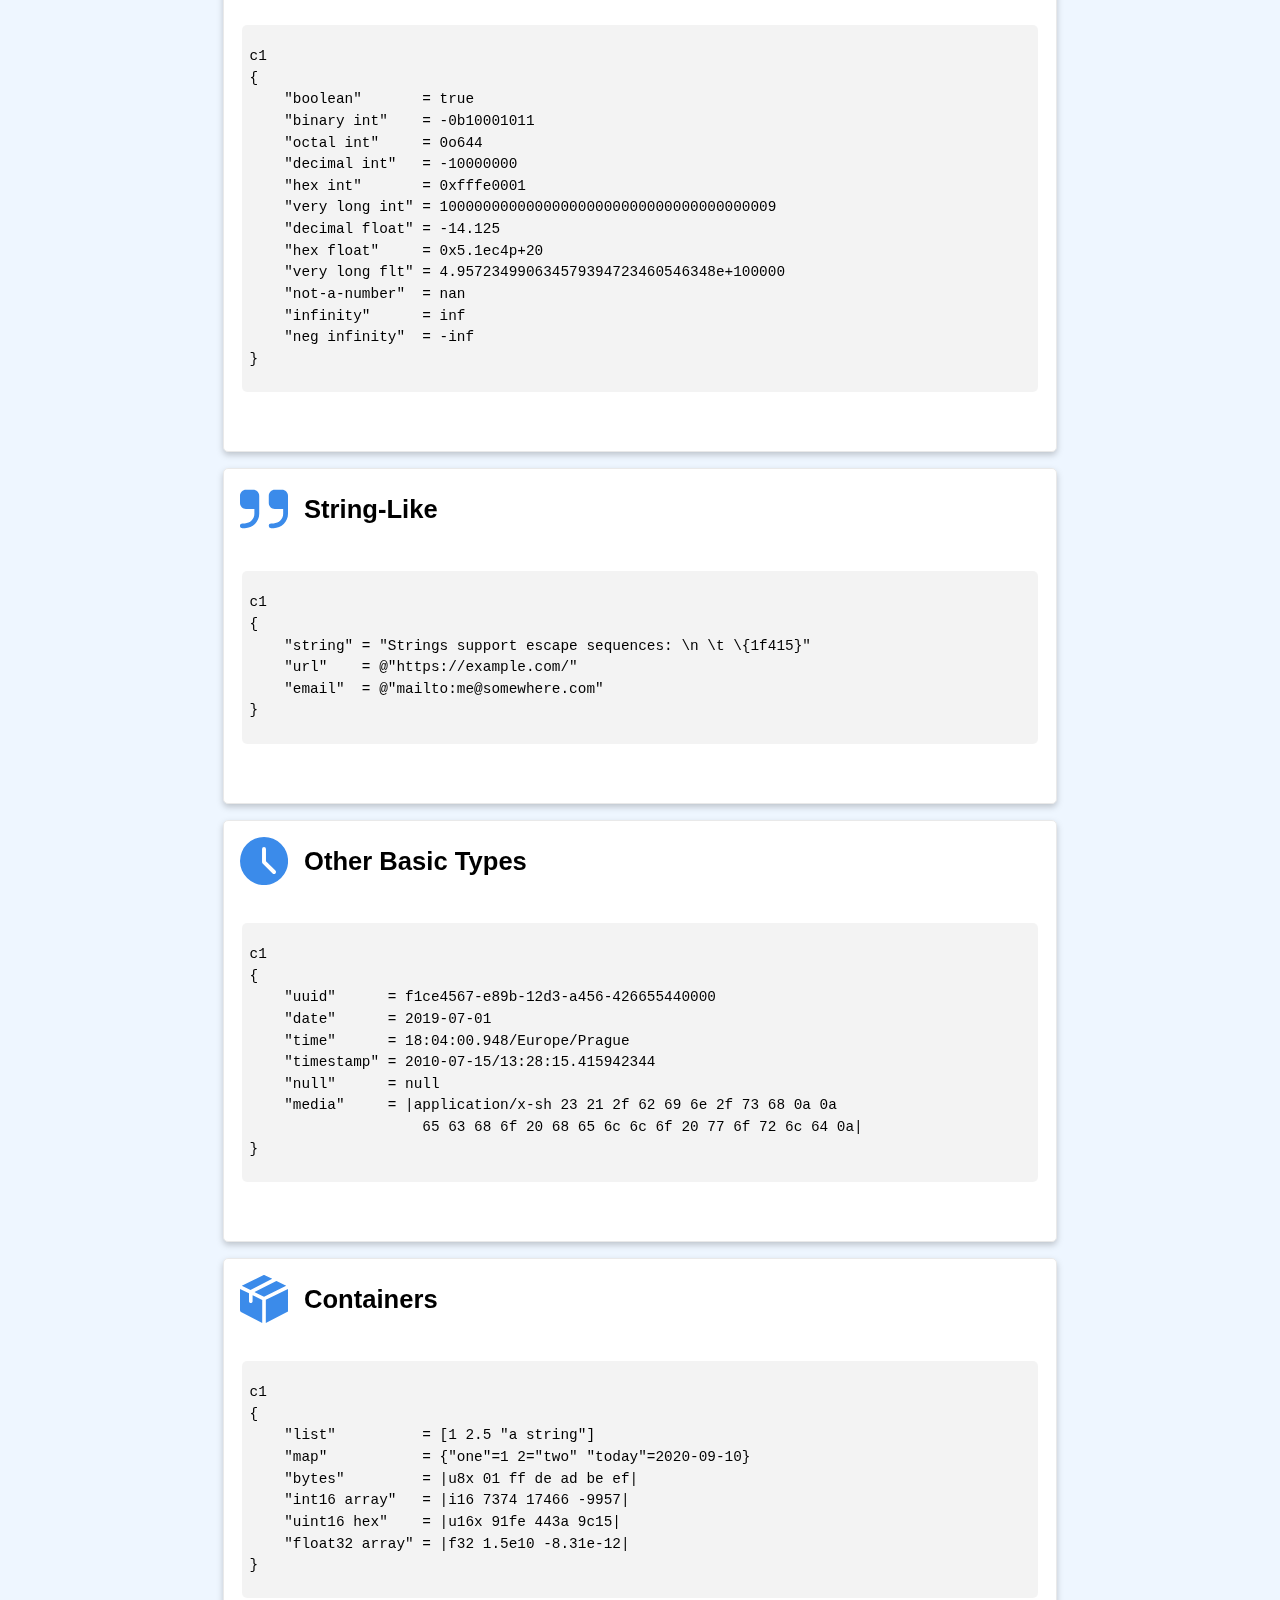
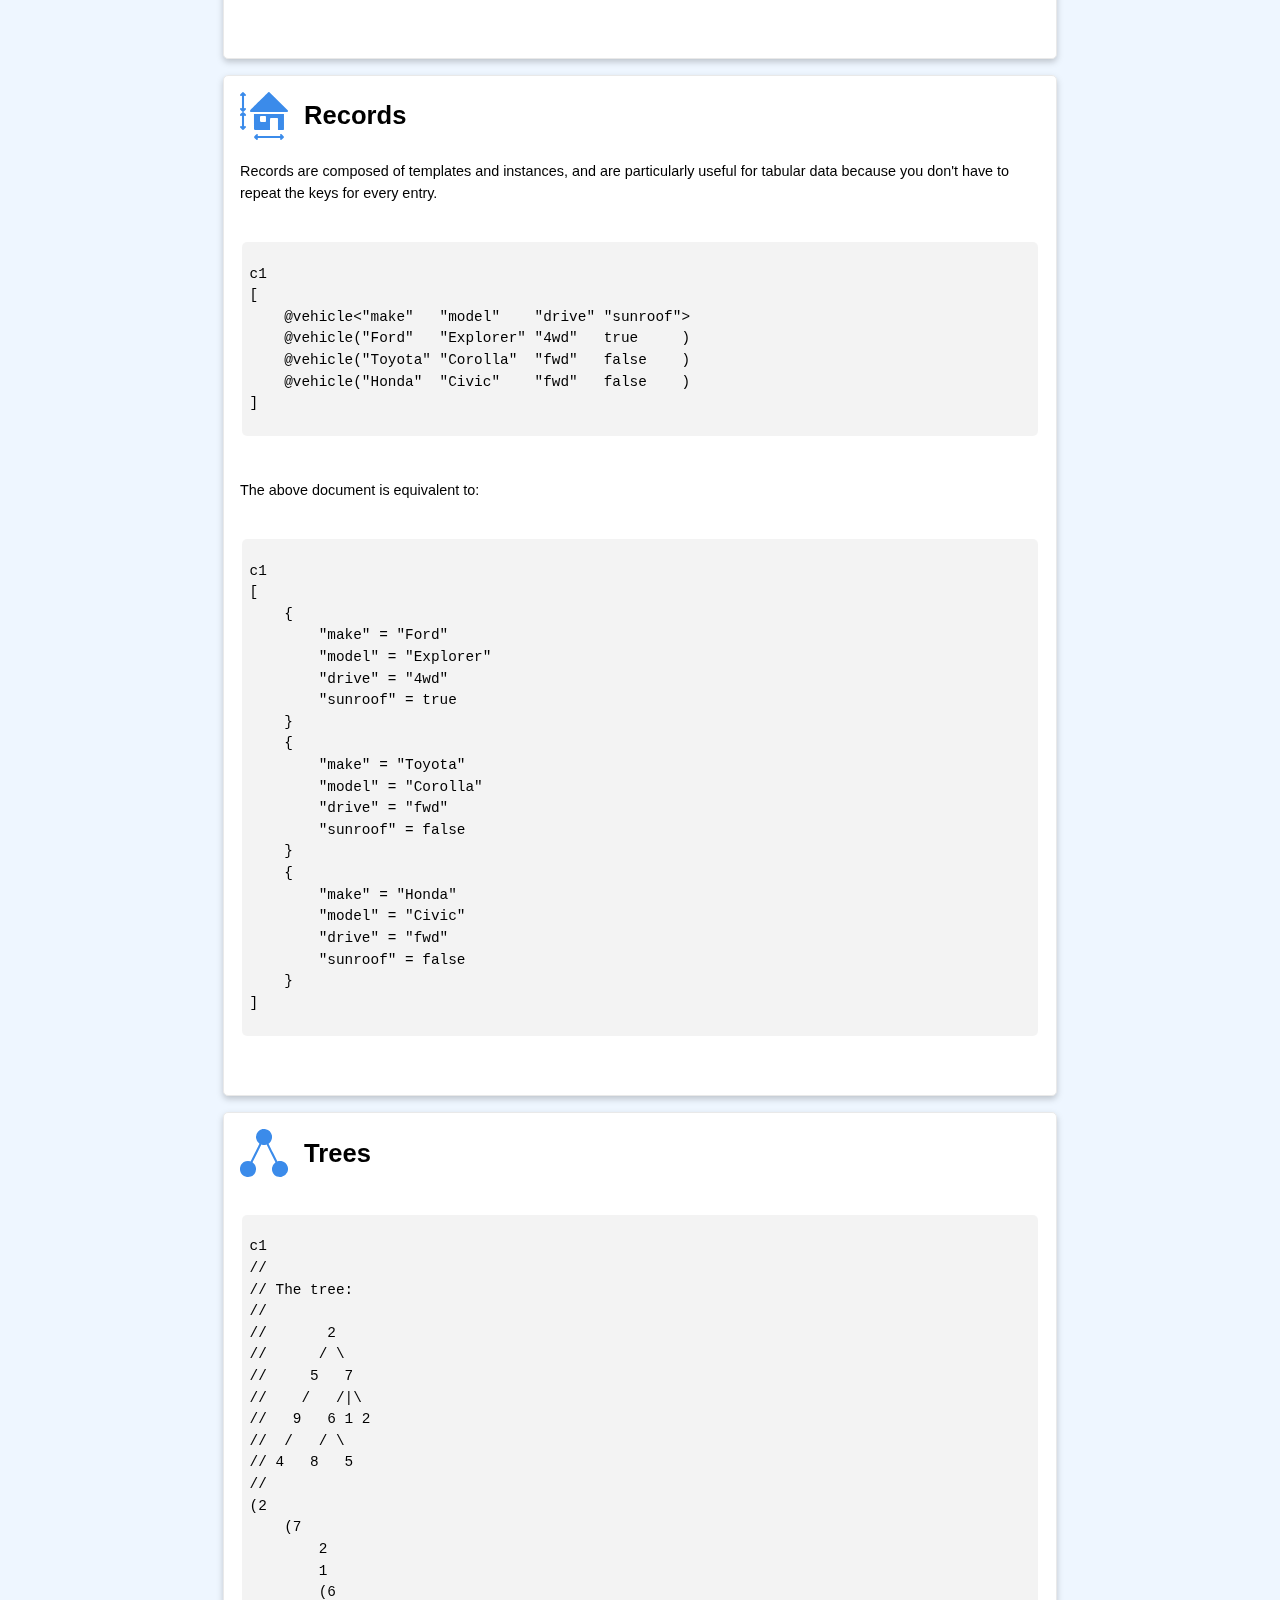
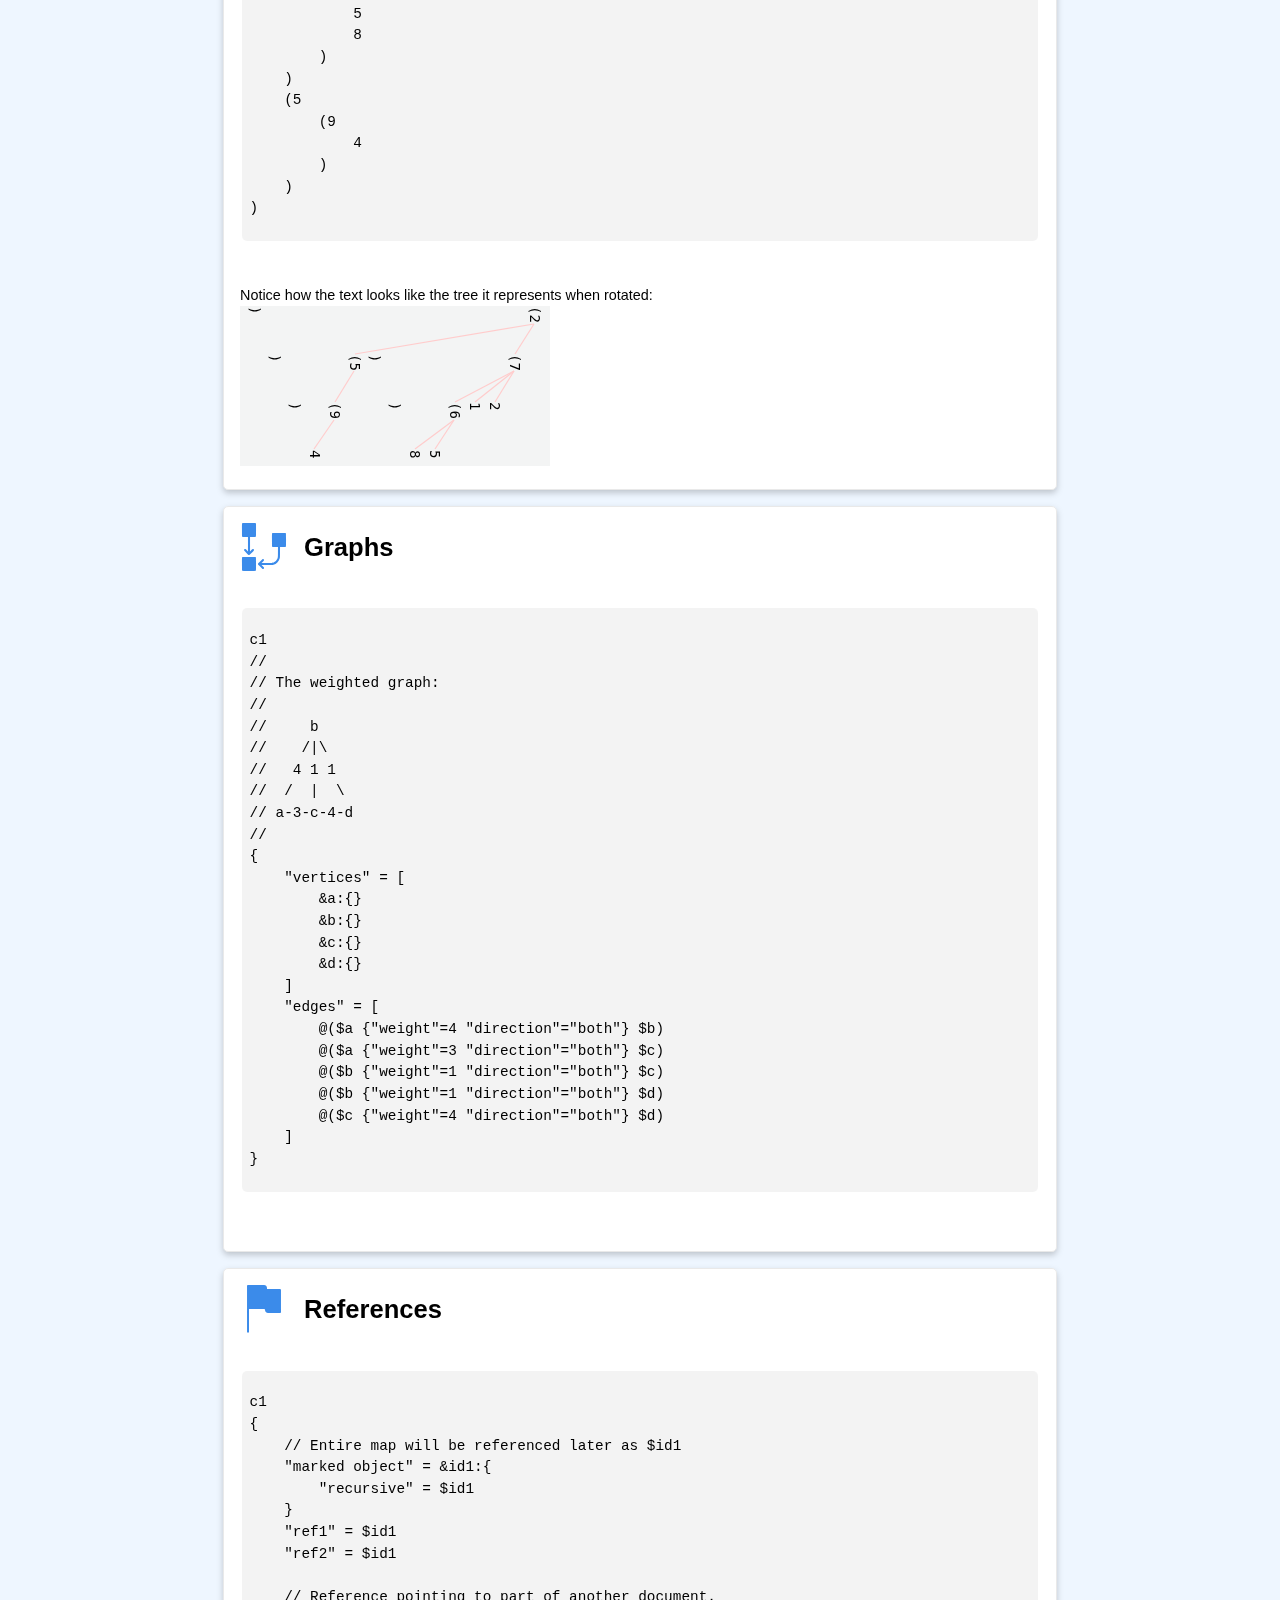
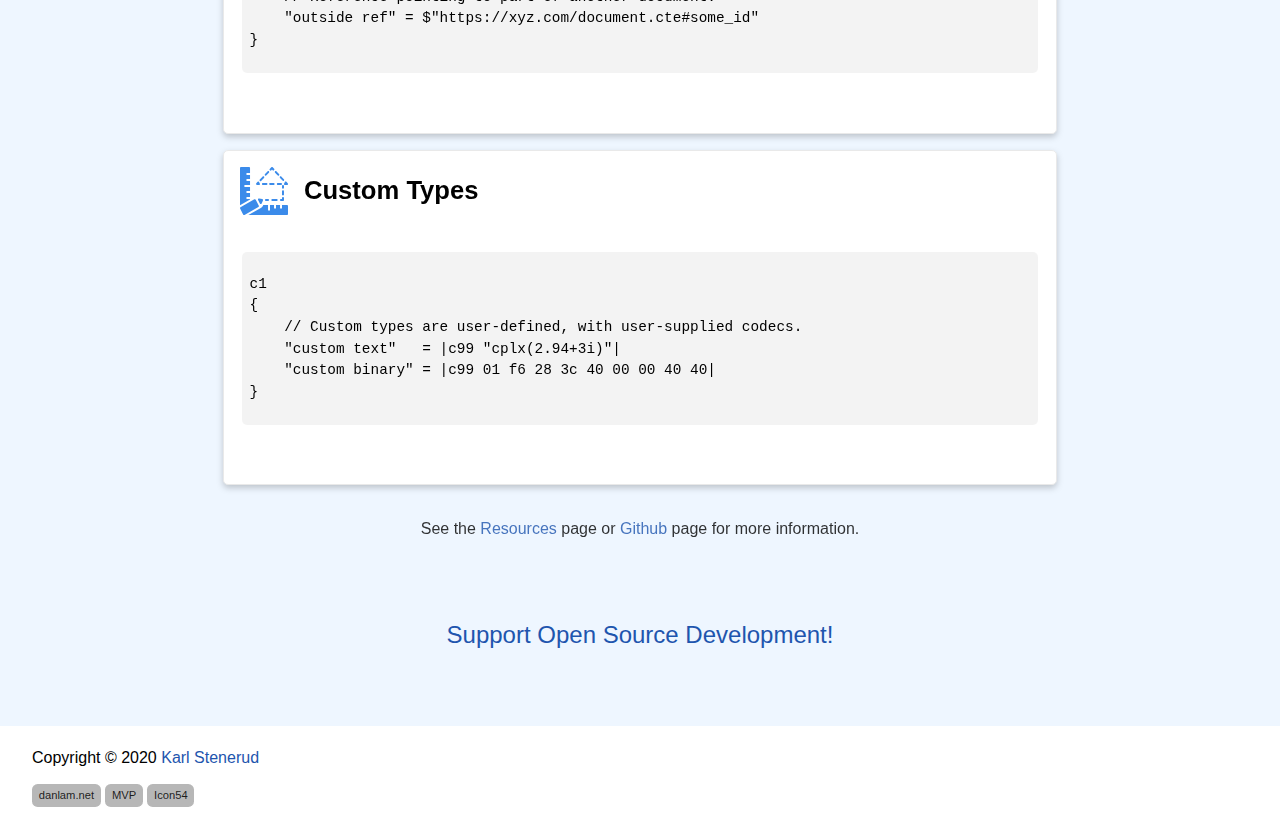
==== commit cf02dfe7: "Rename struct to record" ====
--- a/index.html
+++ b/index.html
@@ -276,15 +276,15 @@
             </pre>
         </article>
 
-        <article id="structs">
+        <article id="records">
             <div class="horiz">
                 <img class="example-icon" src="img/blueprint.svg">
                 <div class="vert">
-                    <h2>Structs</h2>
+                    <h2>Records</h2>
                 </div>
             </div>
             <br/>
-            Structs are composed of templates and instances, and are particularly useful for tabular data because you don't have to repeat the keys for every entry.
+            Records are composed of templates and instances, and are particularly useful for tabular data because you don't have to repeat the keys for every entry.
             <pre>
                 <code>
 c1
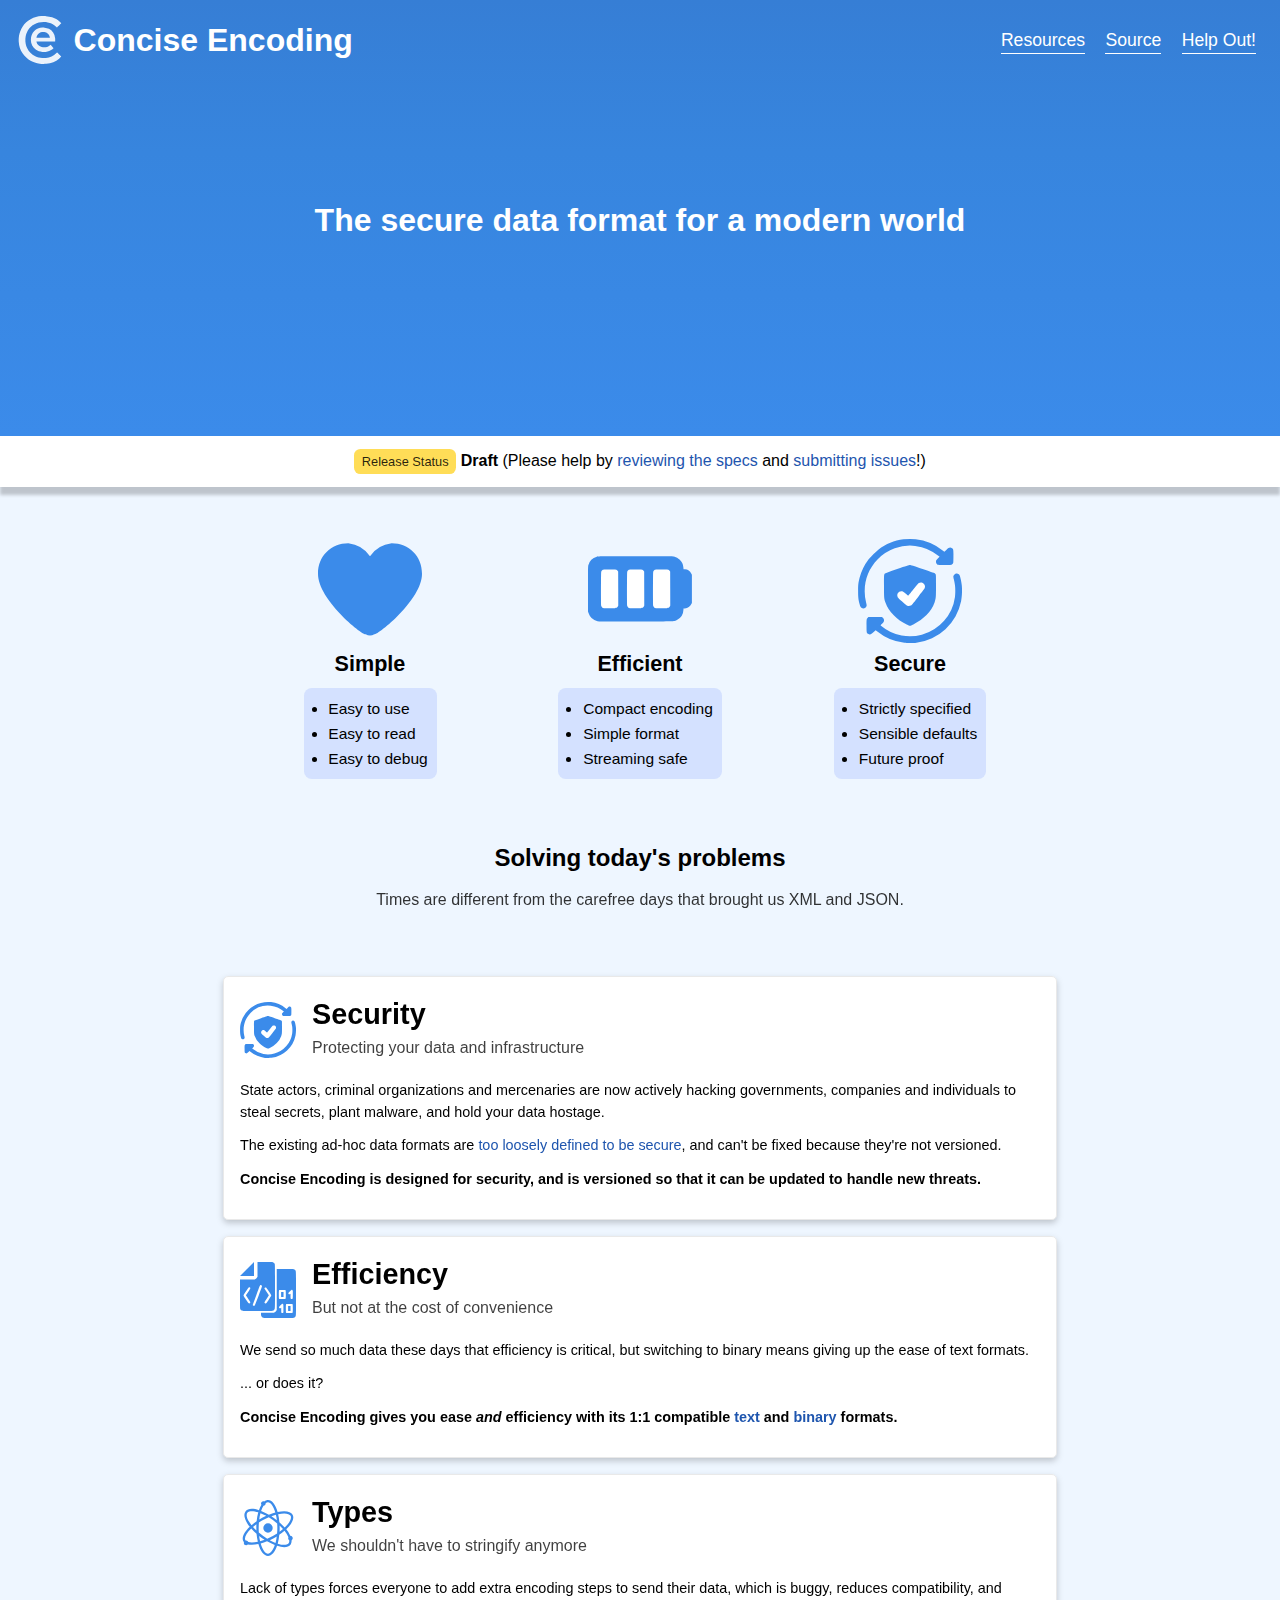
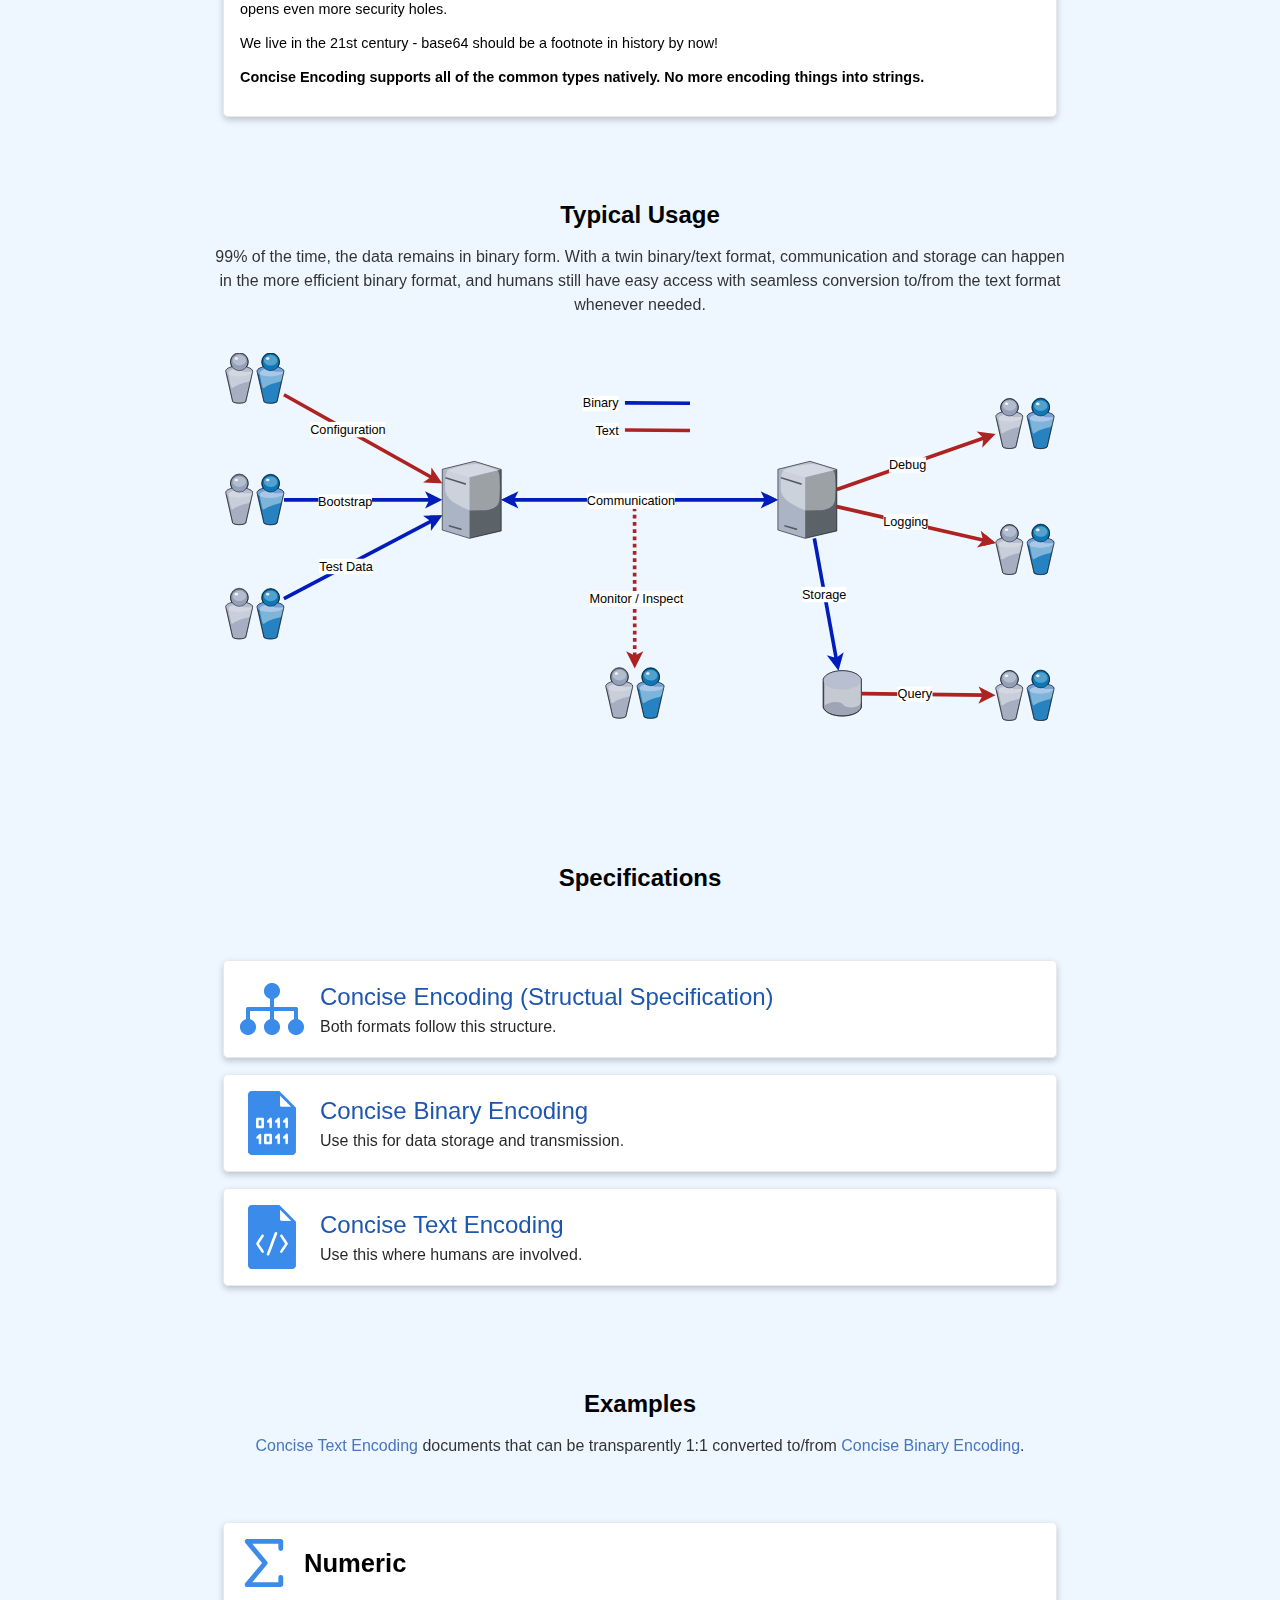
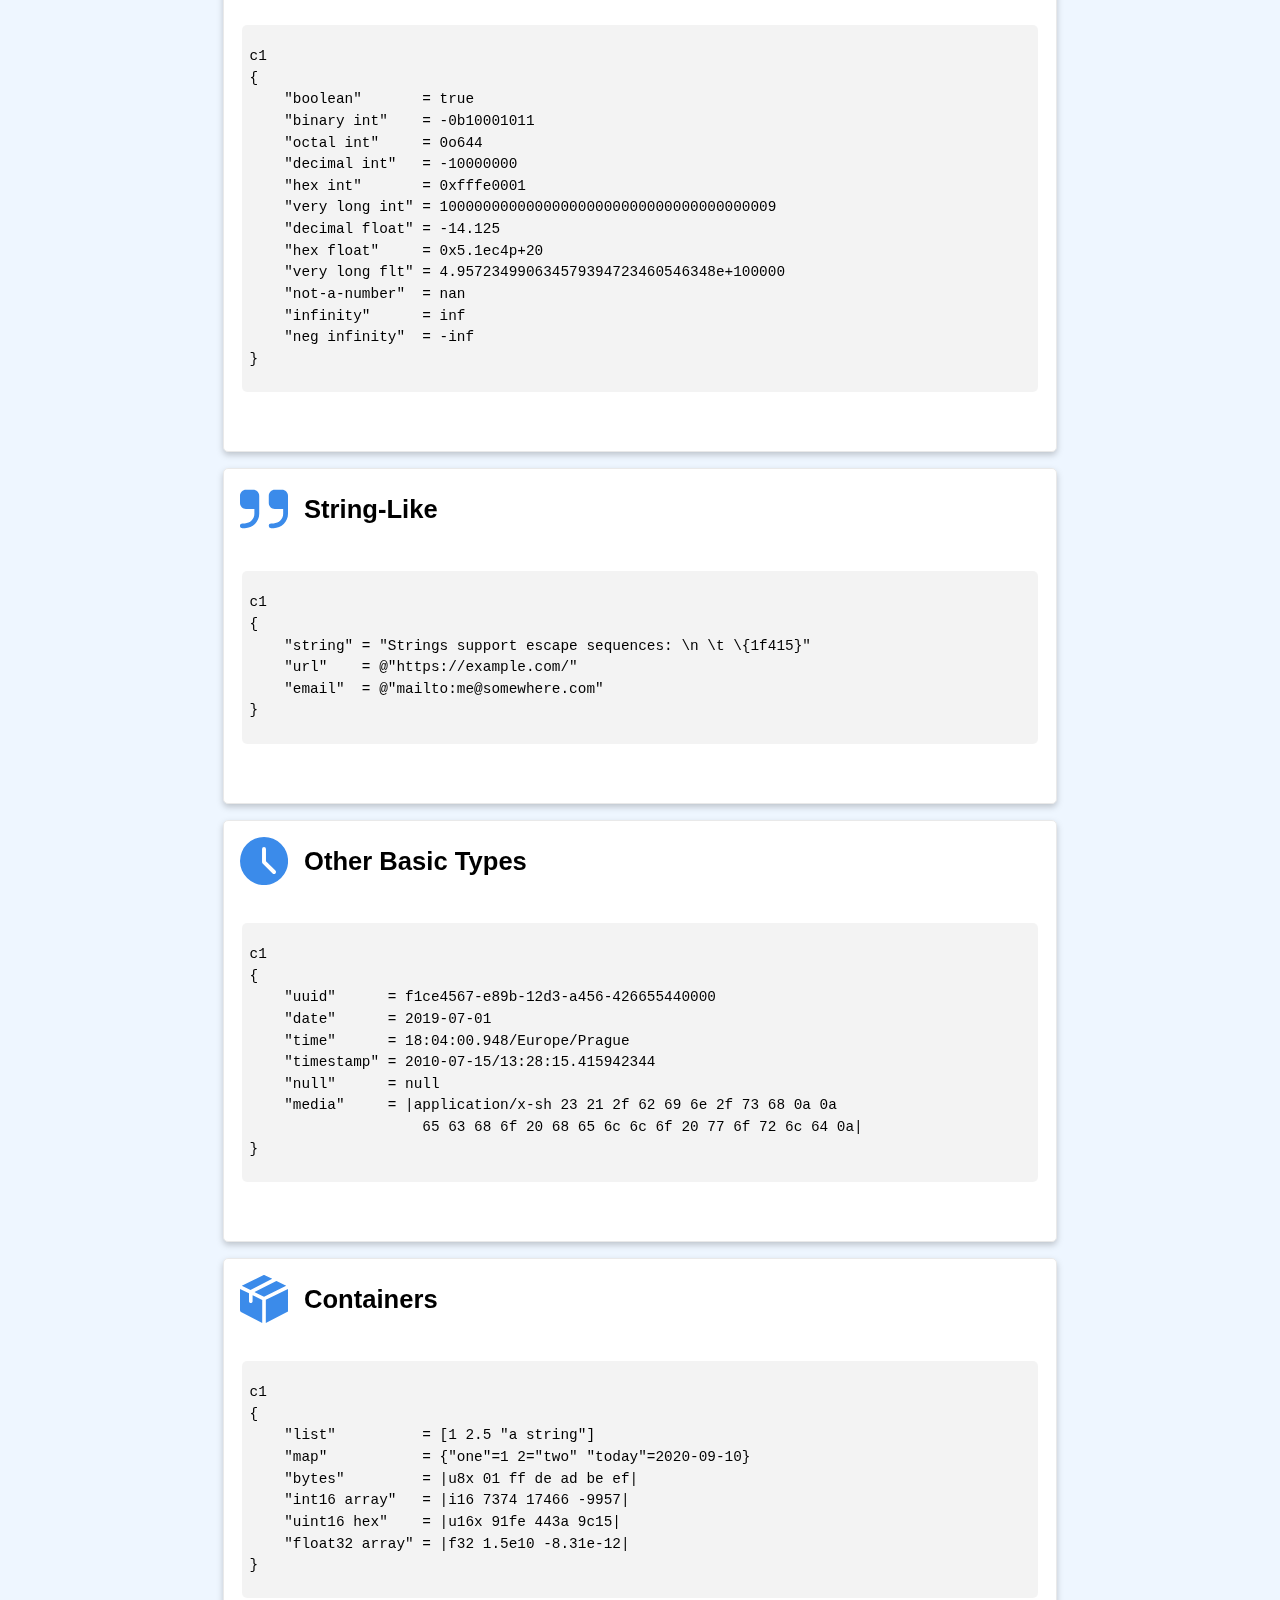
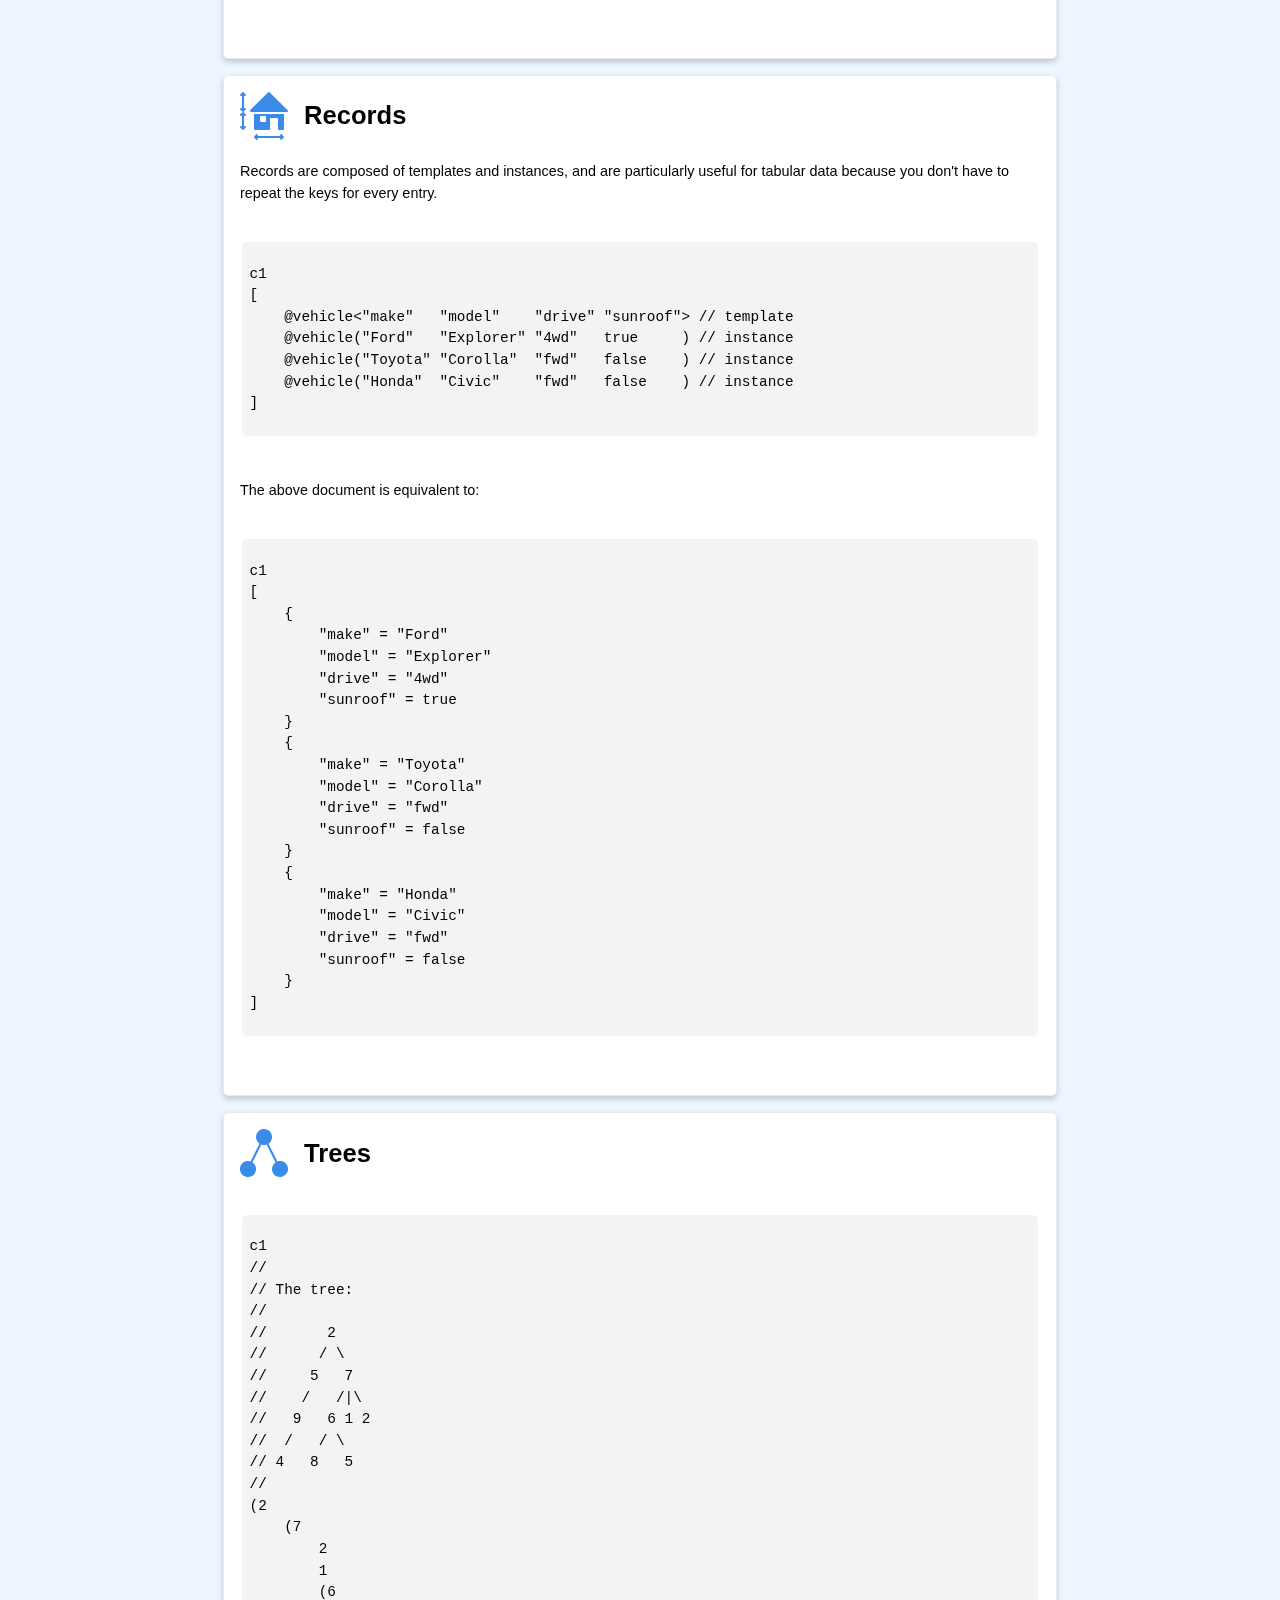
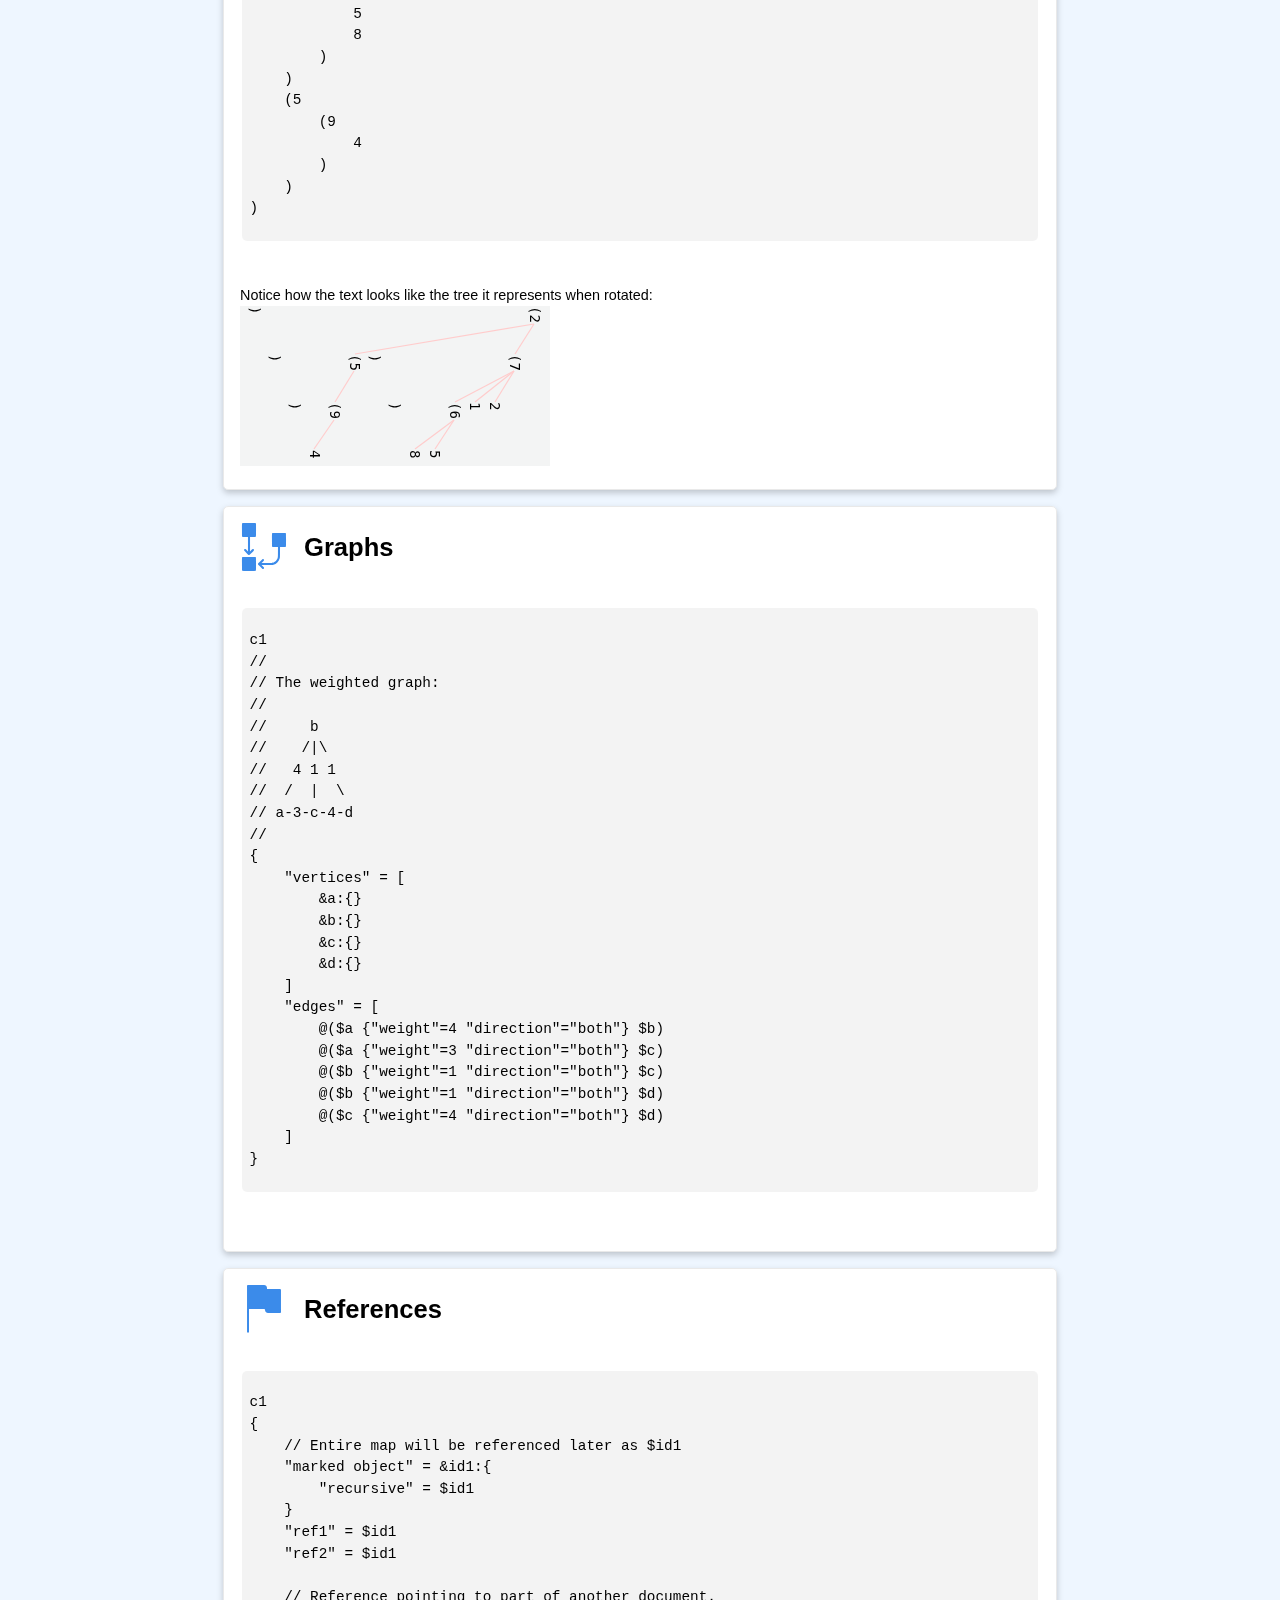
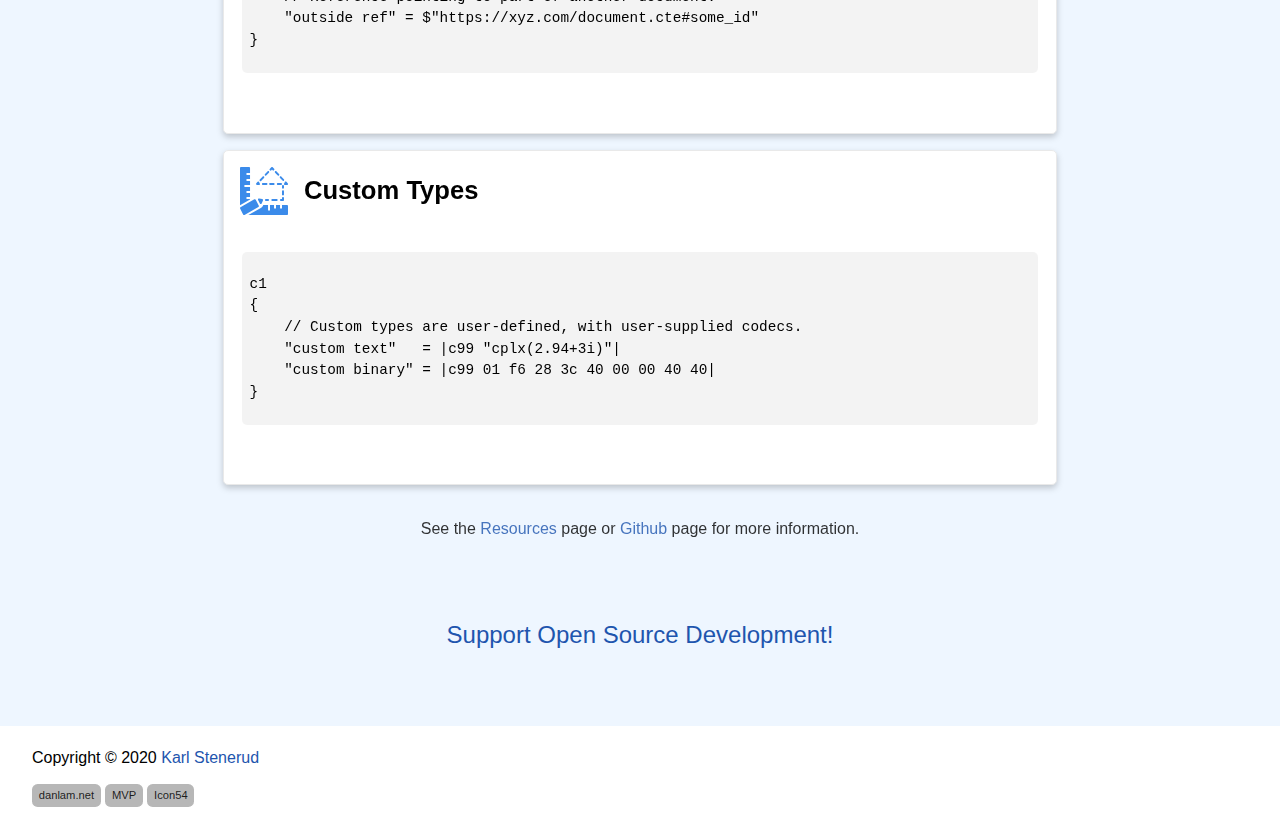
==== commit 6a6e1105: "Highlight which are templates and which are instances" ====
--- a/index.html
+++ b/index.html
@@ -289,10 +289,10 @@
                 <code>
 c1
 [
-    @vehicle&lt;"make"   "model"    "drive" "sunroof"&gt;
-    @vehicle("Ford"   "Explorer" "4wd"   true     )
-    @vehicle("Toyota" "Corolla"  "fwd"   false    )
-    @vehicle("Honda"  "Civic"    "fwd"   false    )
+    @vehicle&lt;"make"   "model"    "drive" "sunroof"&gt; // template
+    @vehicle("Ford"   "Explorer" "4wd"   true     ) // instance
+    @vehicle("Toyota" "Corolla"  "fwd"   false    ) // instance
+    @vehicle("Honda"  "Civic"    "fwd"   false    ) // instance
 ]
                 </code>
             </pre>
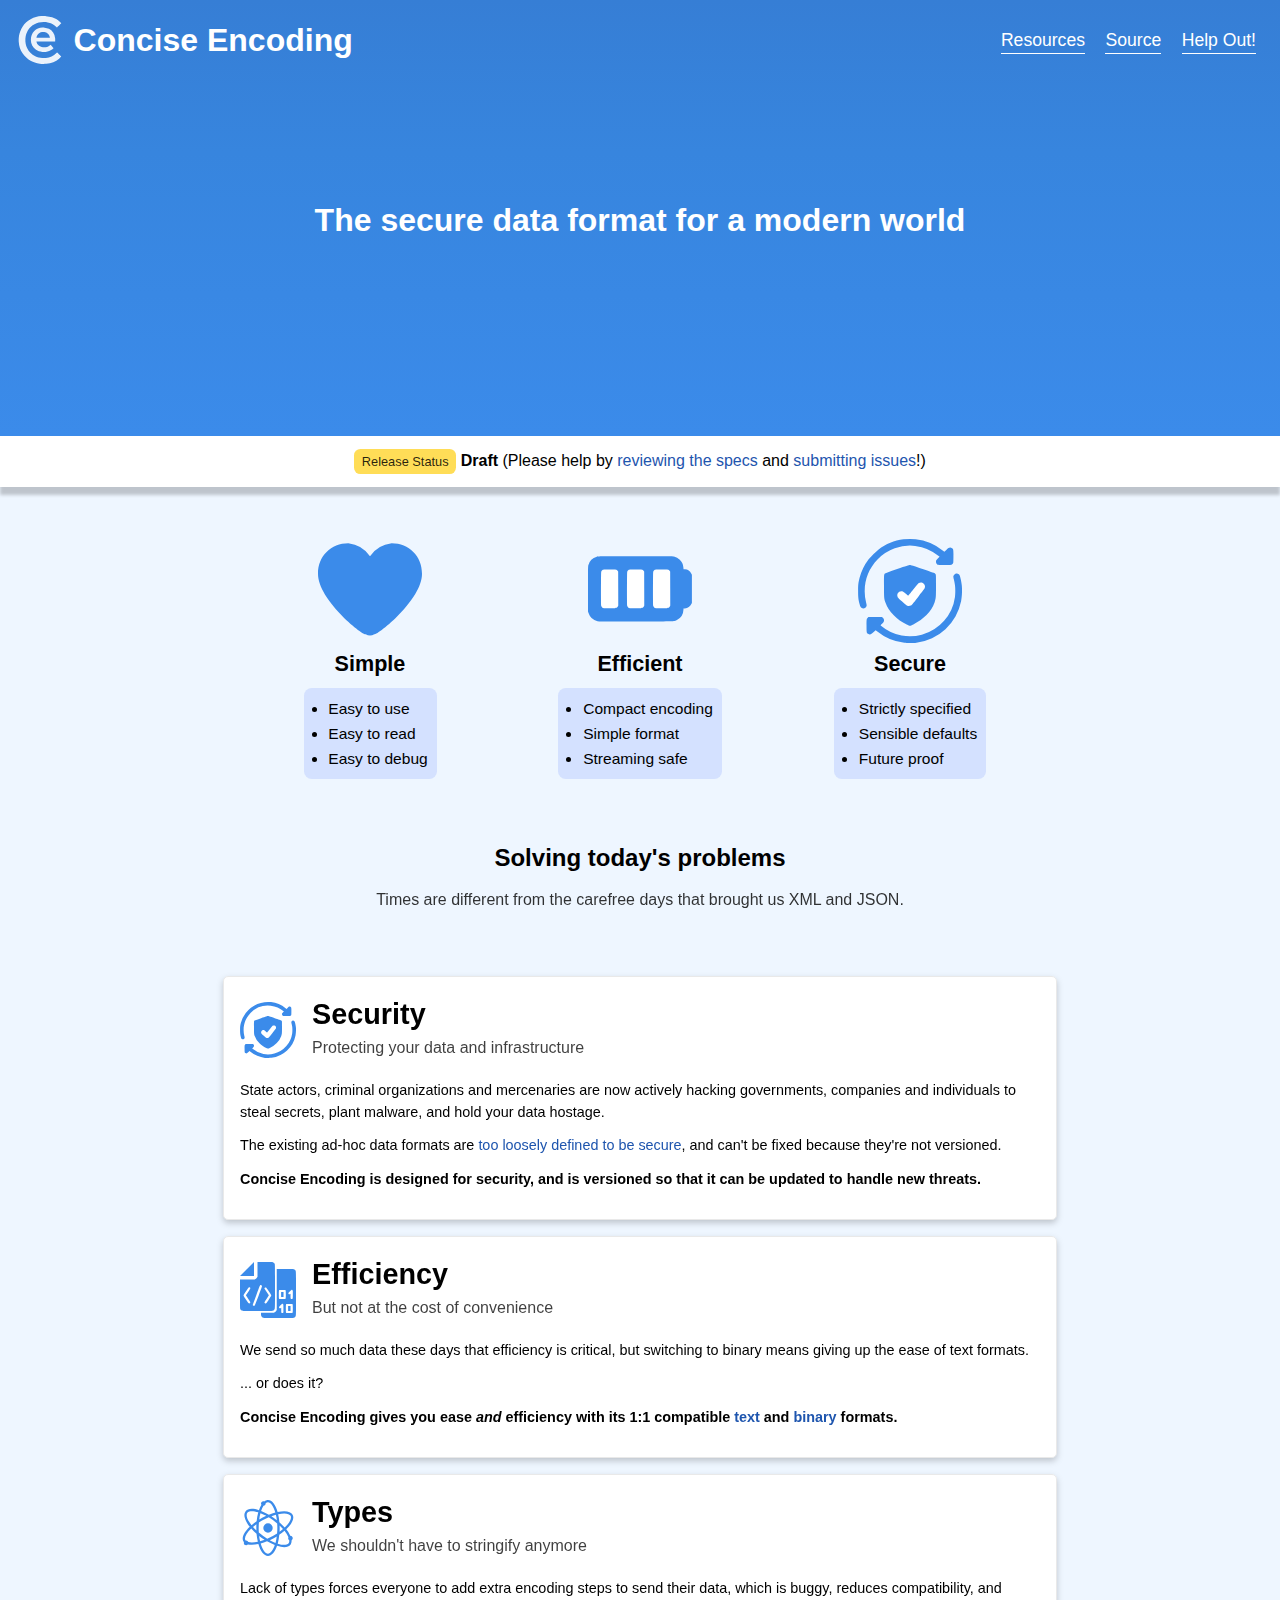
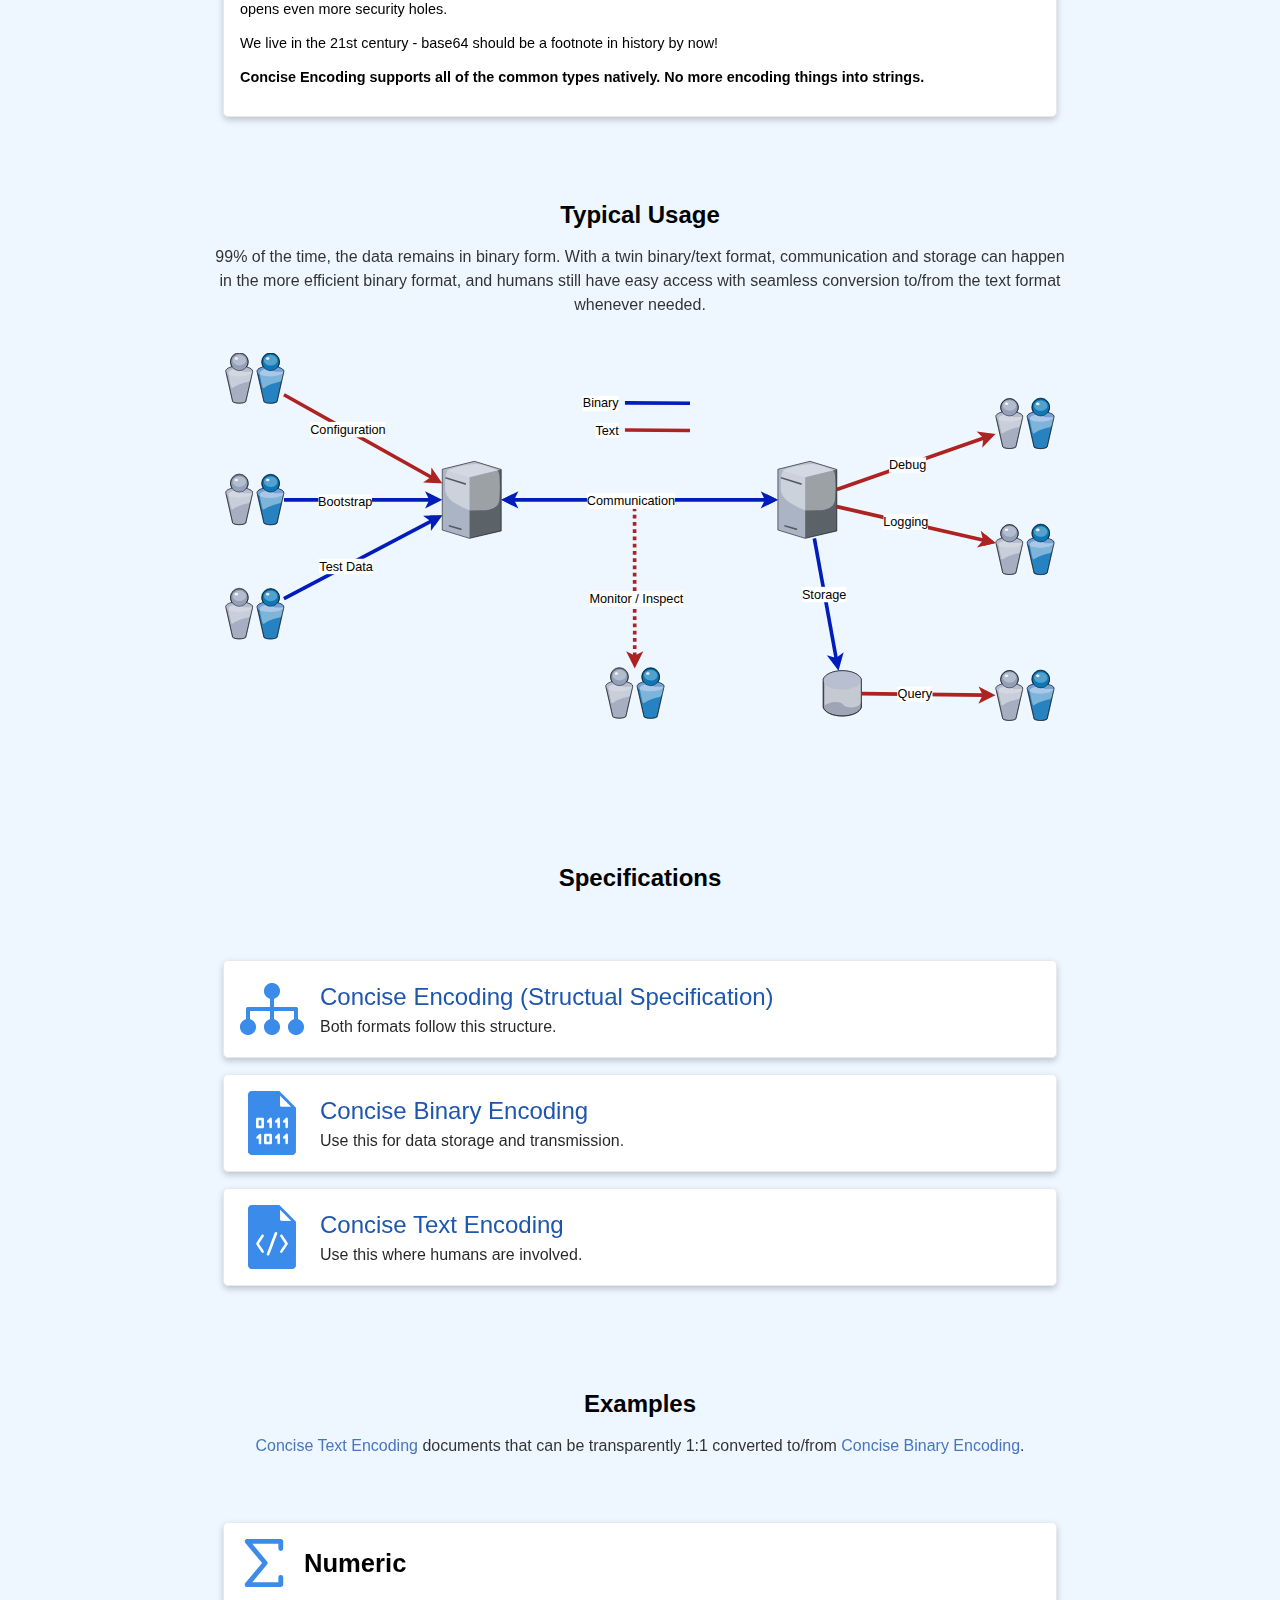
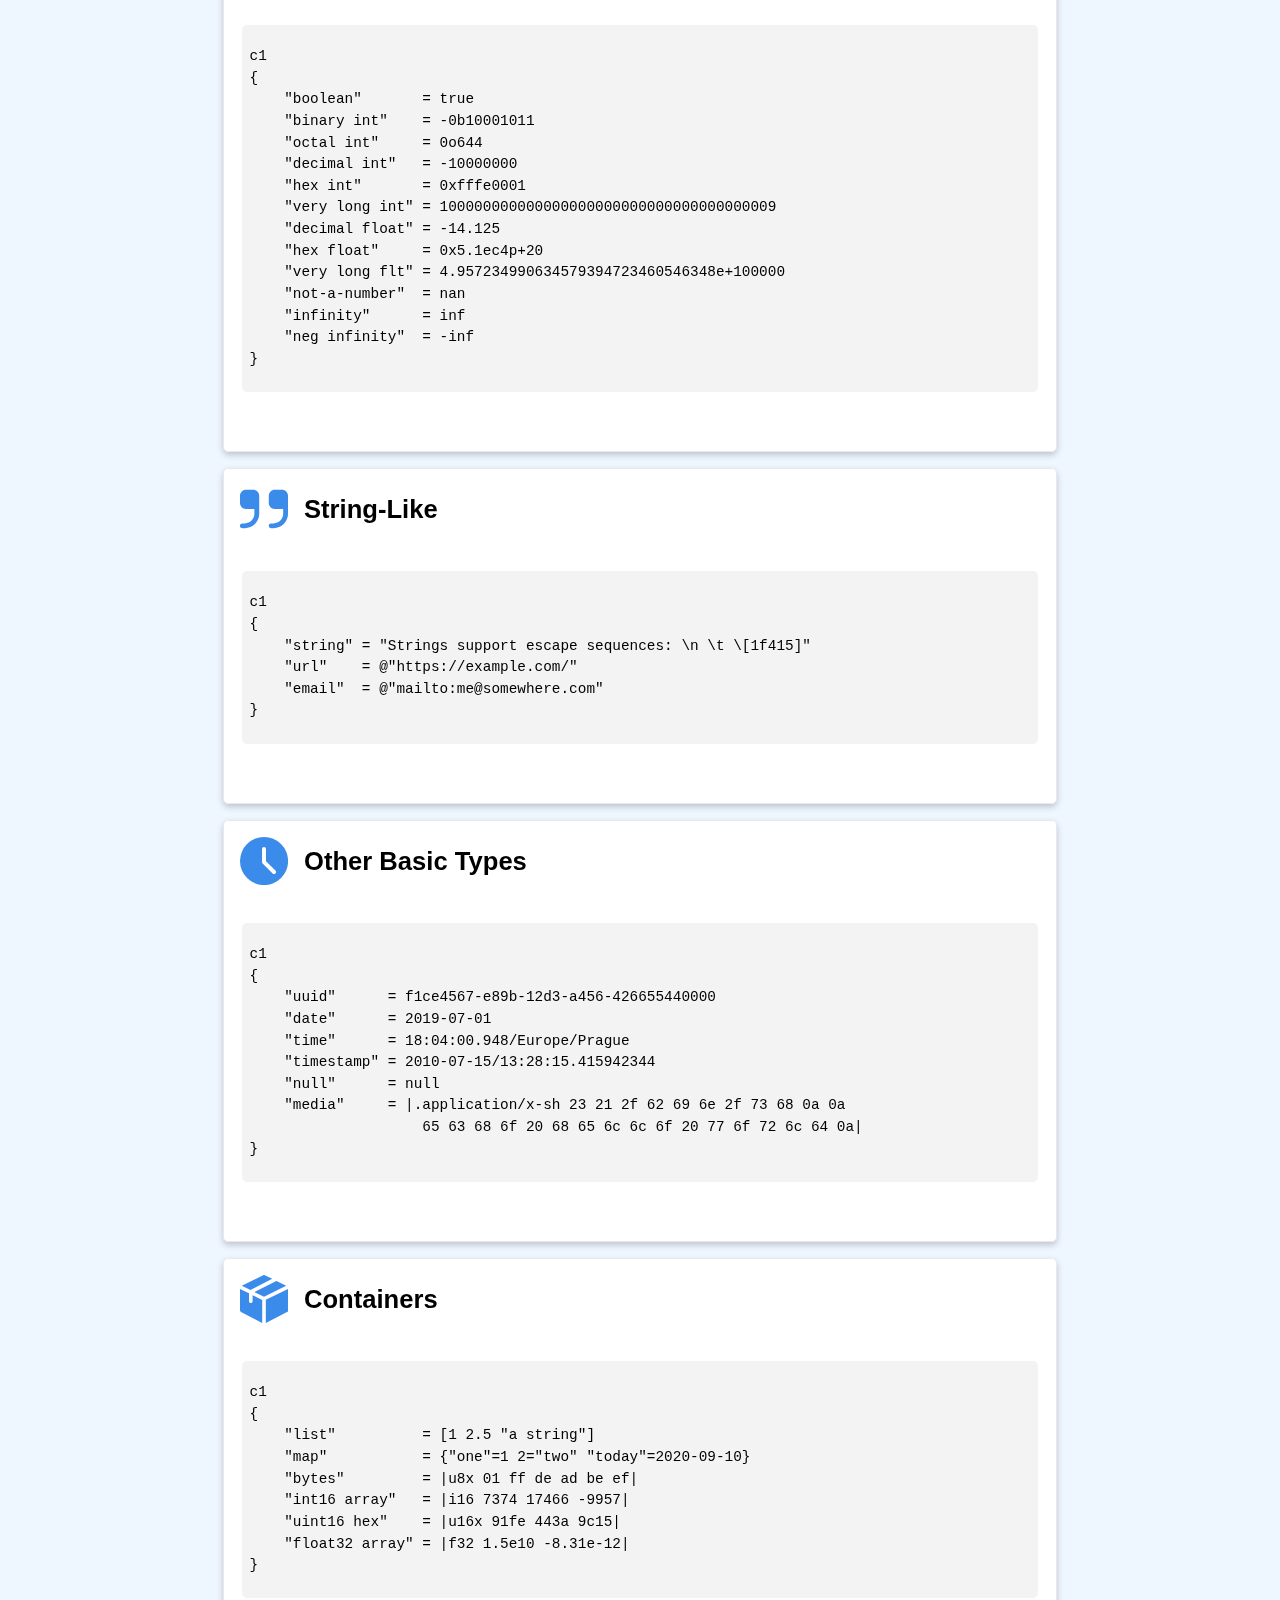
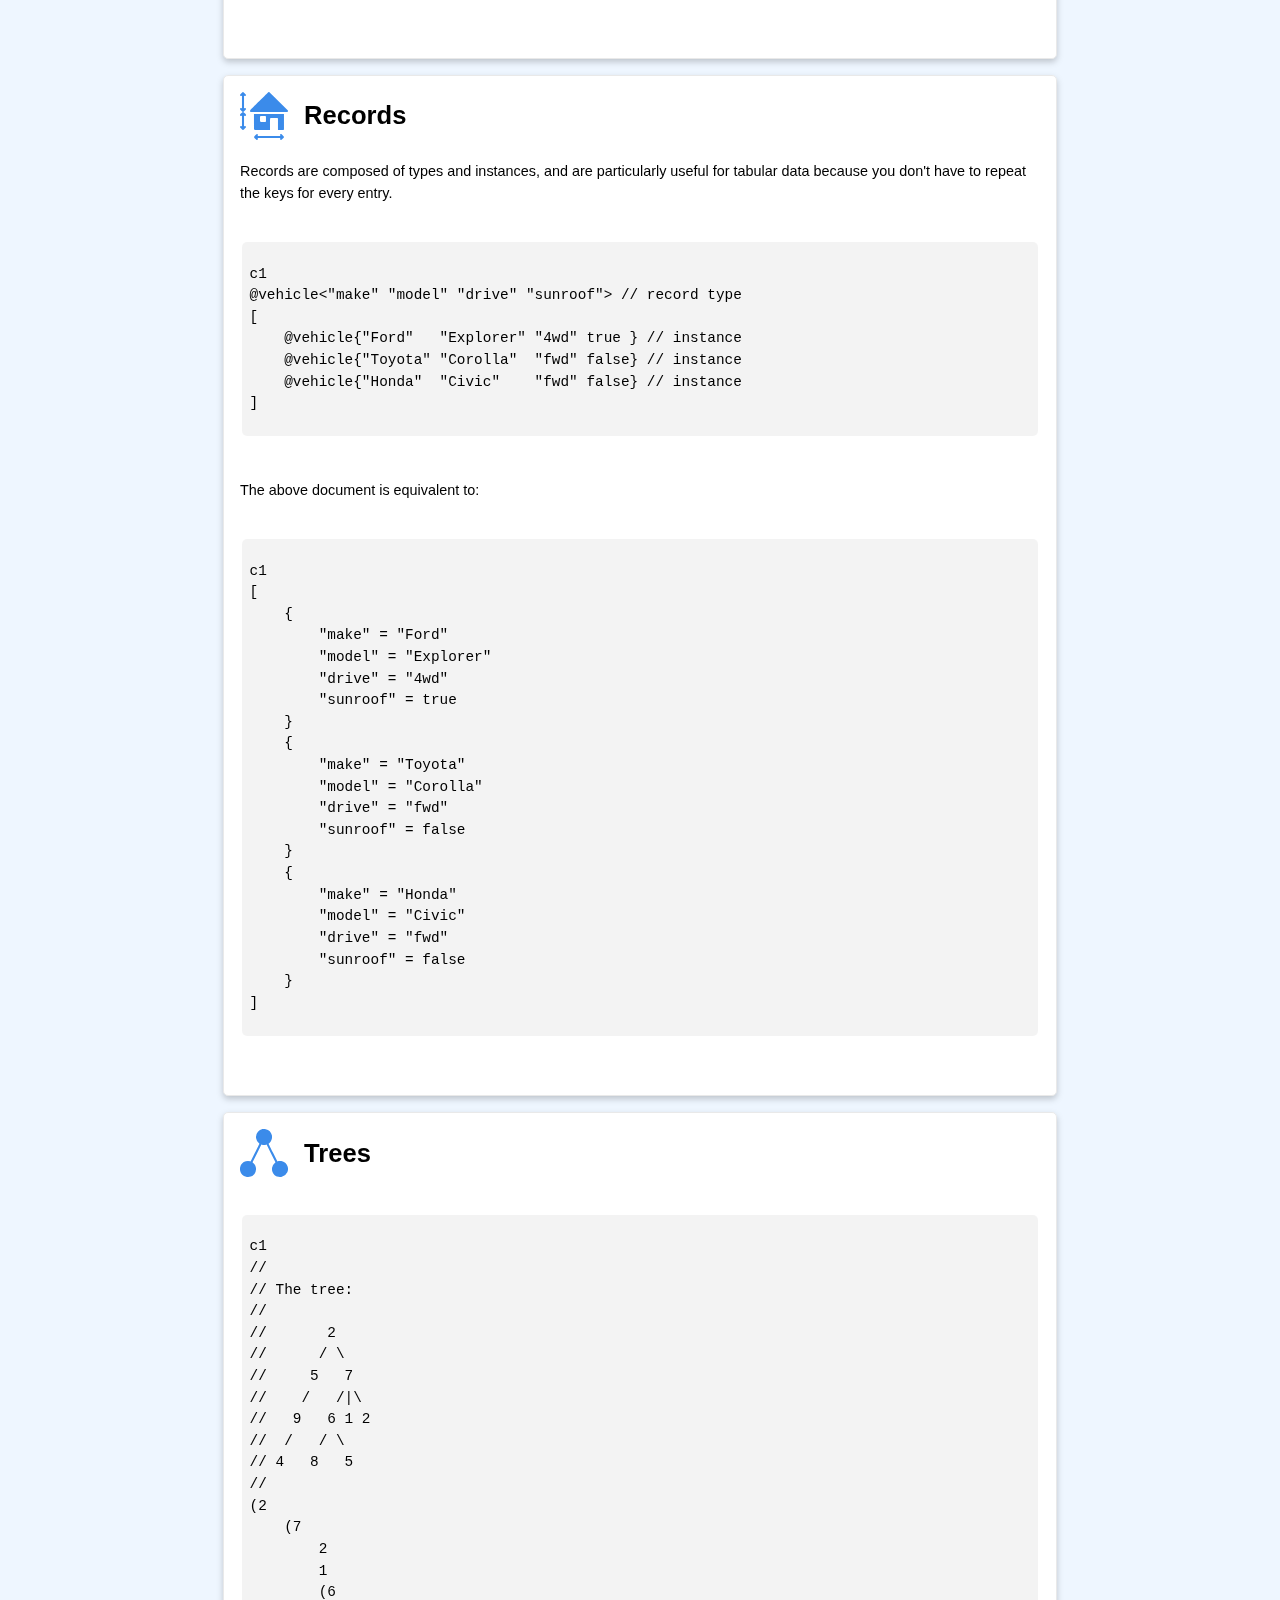
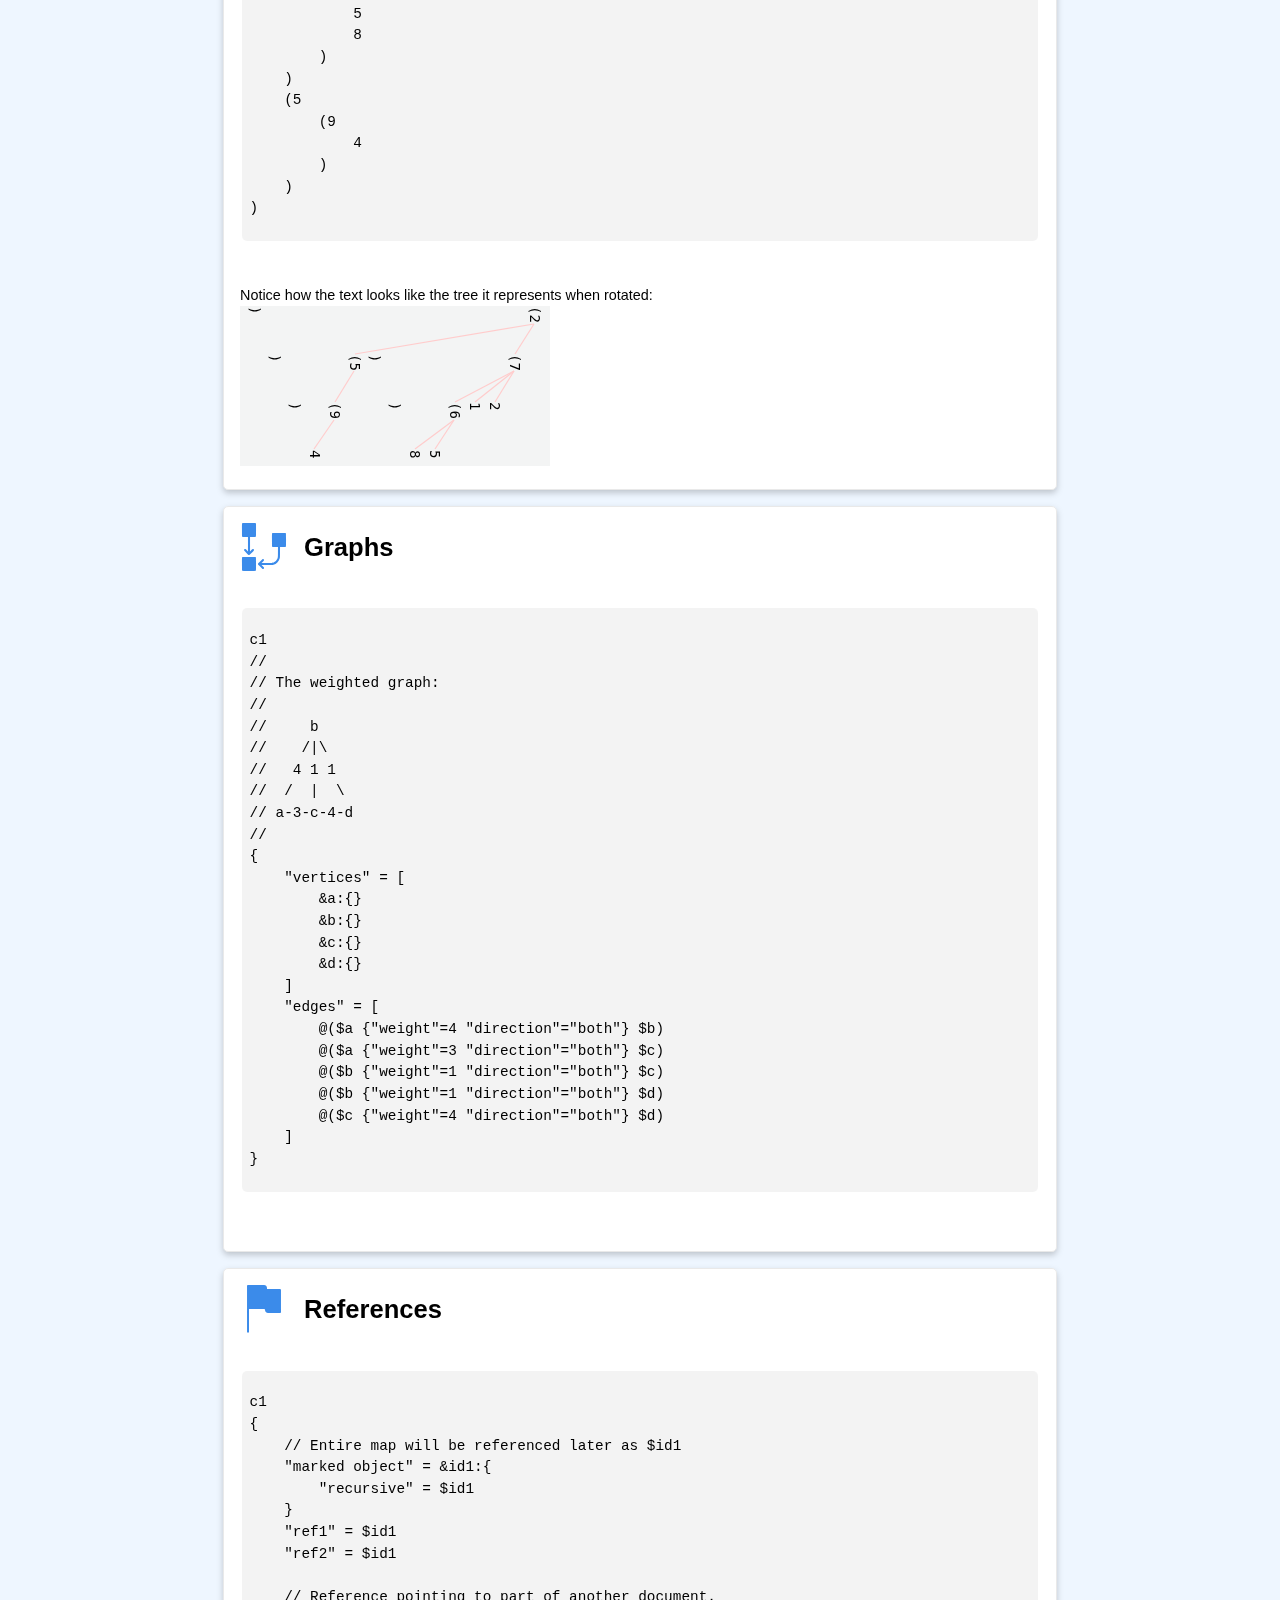
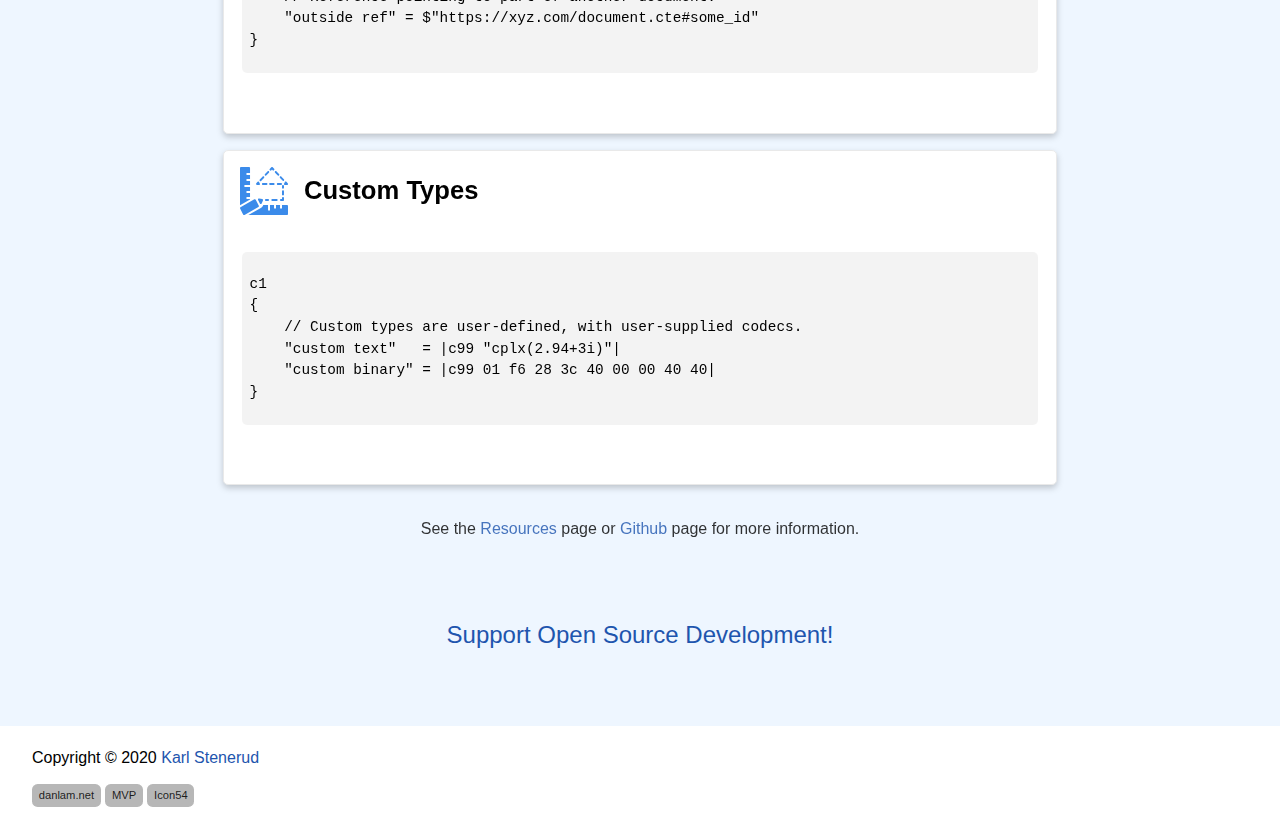
==== commit 6c200145: "update for latest spec changes" ====
--- a/index.html
+++ b/index.html
@@ -225,7 +225,7 @@
                 <code>
 c1
 {
-    "string" = "Strings support escape sequences: \n \t \{1f415}"
+    "string" = "Strings support escape sequences: \n \t \[1f415]"
     "url"    = @"https://example.com/"
     "email"  = @"mailto:me@somewhere.com"
 }
@@ -247,7 +247,7 @@
     "time"      = 18:04:00.948/Europe/Prague
     "timestamp" = 2010-07-15/13:28:15.415942344
     "null"      = null
-    "media"     = |application/x-sh 23 21 2f 62 69 6e 2f 73 68 0a 0a
+    "media"     = |.application/x-sh 23 21 2f 62 69 6e 2f 73 68 0a 0a
                     65 63 68 6f 20 68 65 6c 6c 6f 20 77 6f 72 6c 64 0a|
 }
                 </code>
@@ -284,15 +284,15 @@
                 </div>
             </div>
             <br/>
-            Records are composed of templates and instances, and are particularly useful for tabular data because you don't have to repeat the keys for every entry.
-            <pre>
-                <code>
-c1
+            Records are composed of types and instances, and are particularly useful for tabular data because you don't have to repeat the keys for every entry.
+            <pre>
+                <code>
+c1
+@vehicle&lt;"make" "model" "drive" "sunroof"&gt; // record type
 [
-    @vehicle&lt;"make"   "model"    "drive" "sunroof"&gt; // template
-    @vehicle("Ford"   "Explorer" "4wd"   true     ) // instance
-    @vehicle("Toyota" "Corolla"  "fwd"   false    ) // instance
-    @vehicle("Honda"  "Civic"    "fwd"   false    ) // instance
+    @vehicle{"Ford"   "Explorer" "4wd" true } // instance
+    @vehicle{"Toyota" "Corolla"  "fwd" false} // instance
+    @vehicle{"Honda"  "Civic"    "fwd" false} // instance
 ]
                 </code>
             </pre>
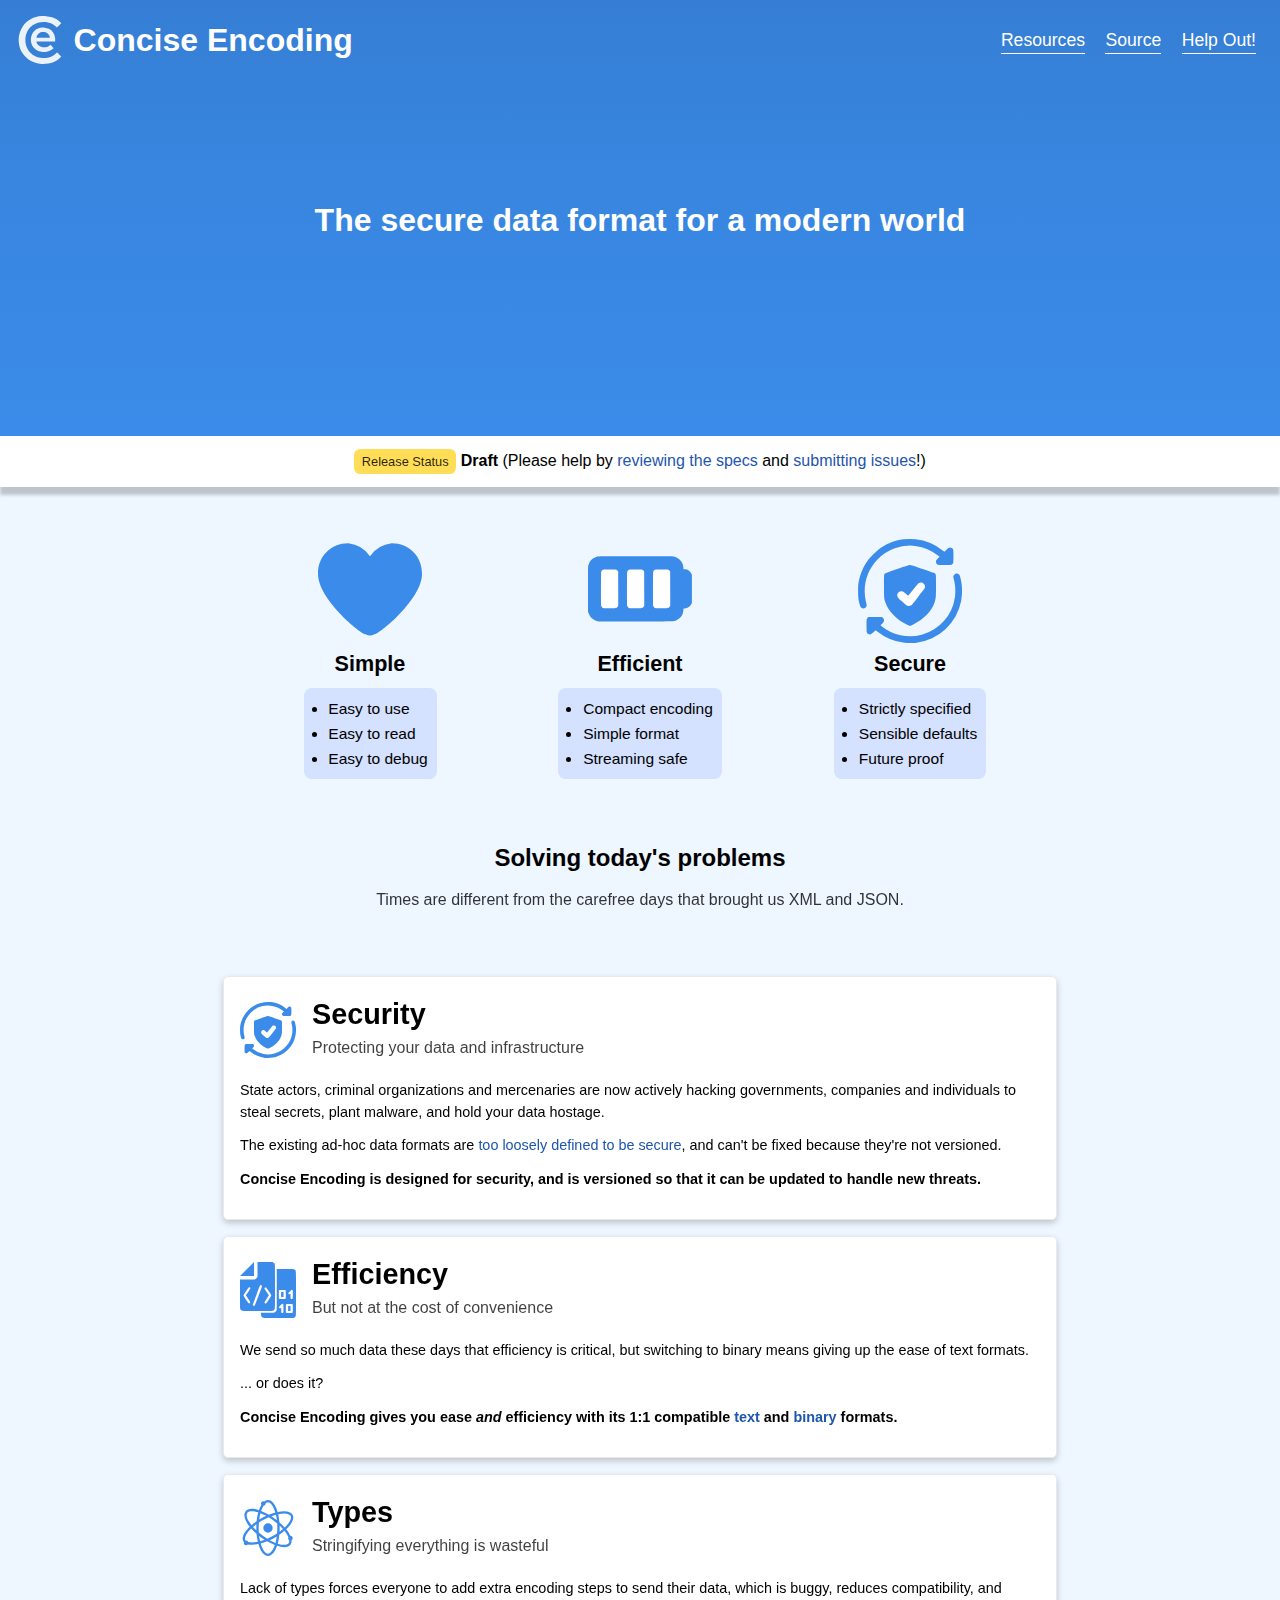
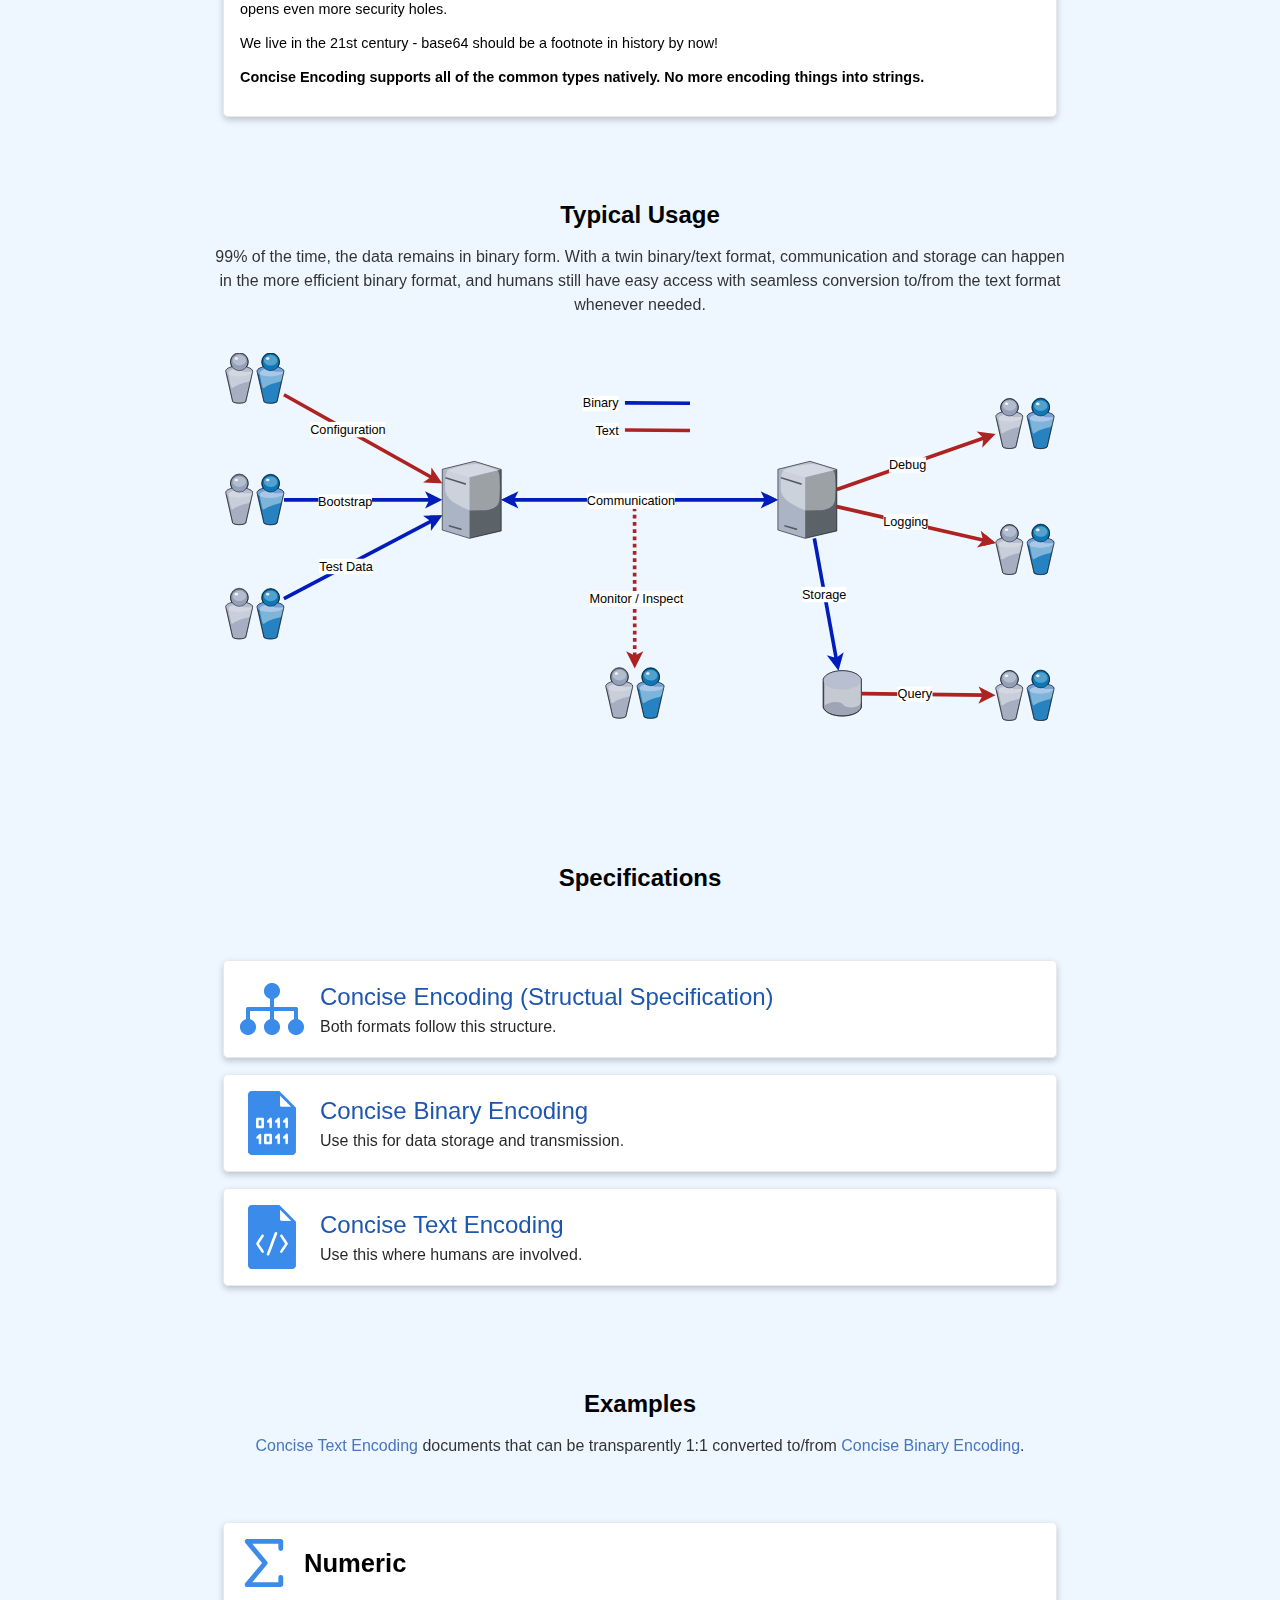
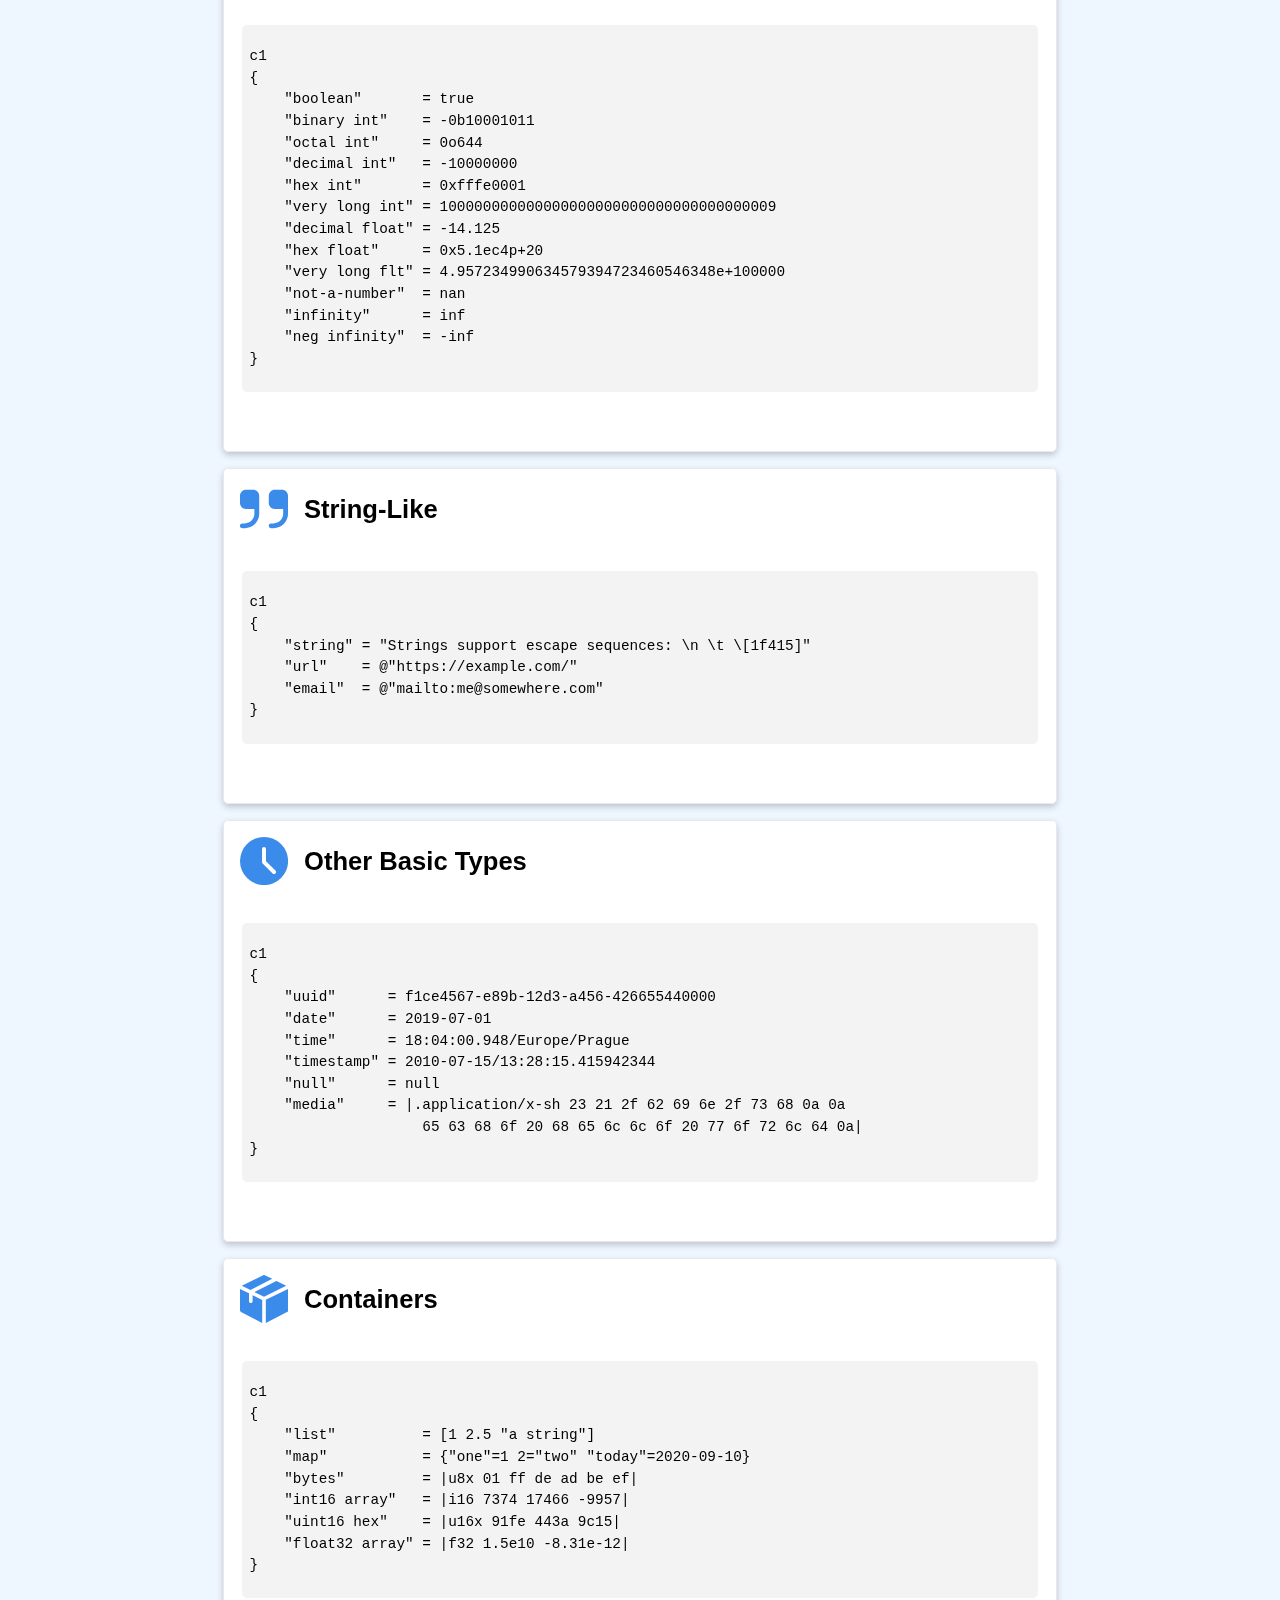
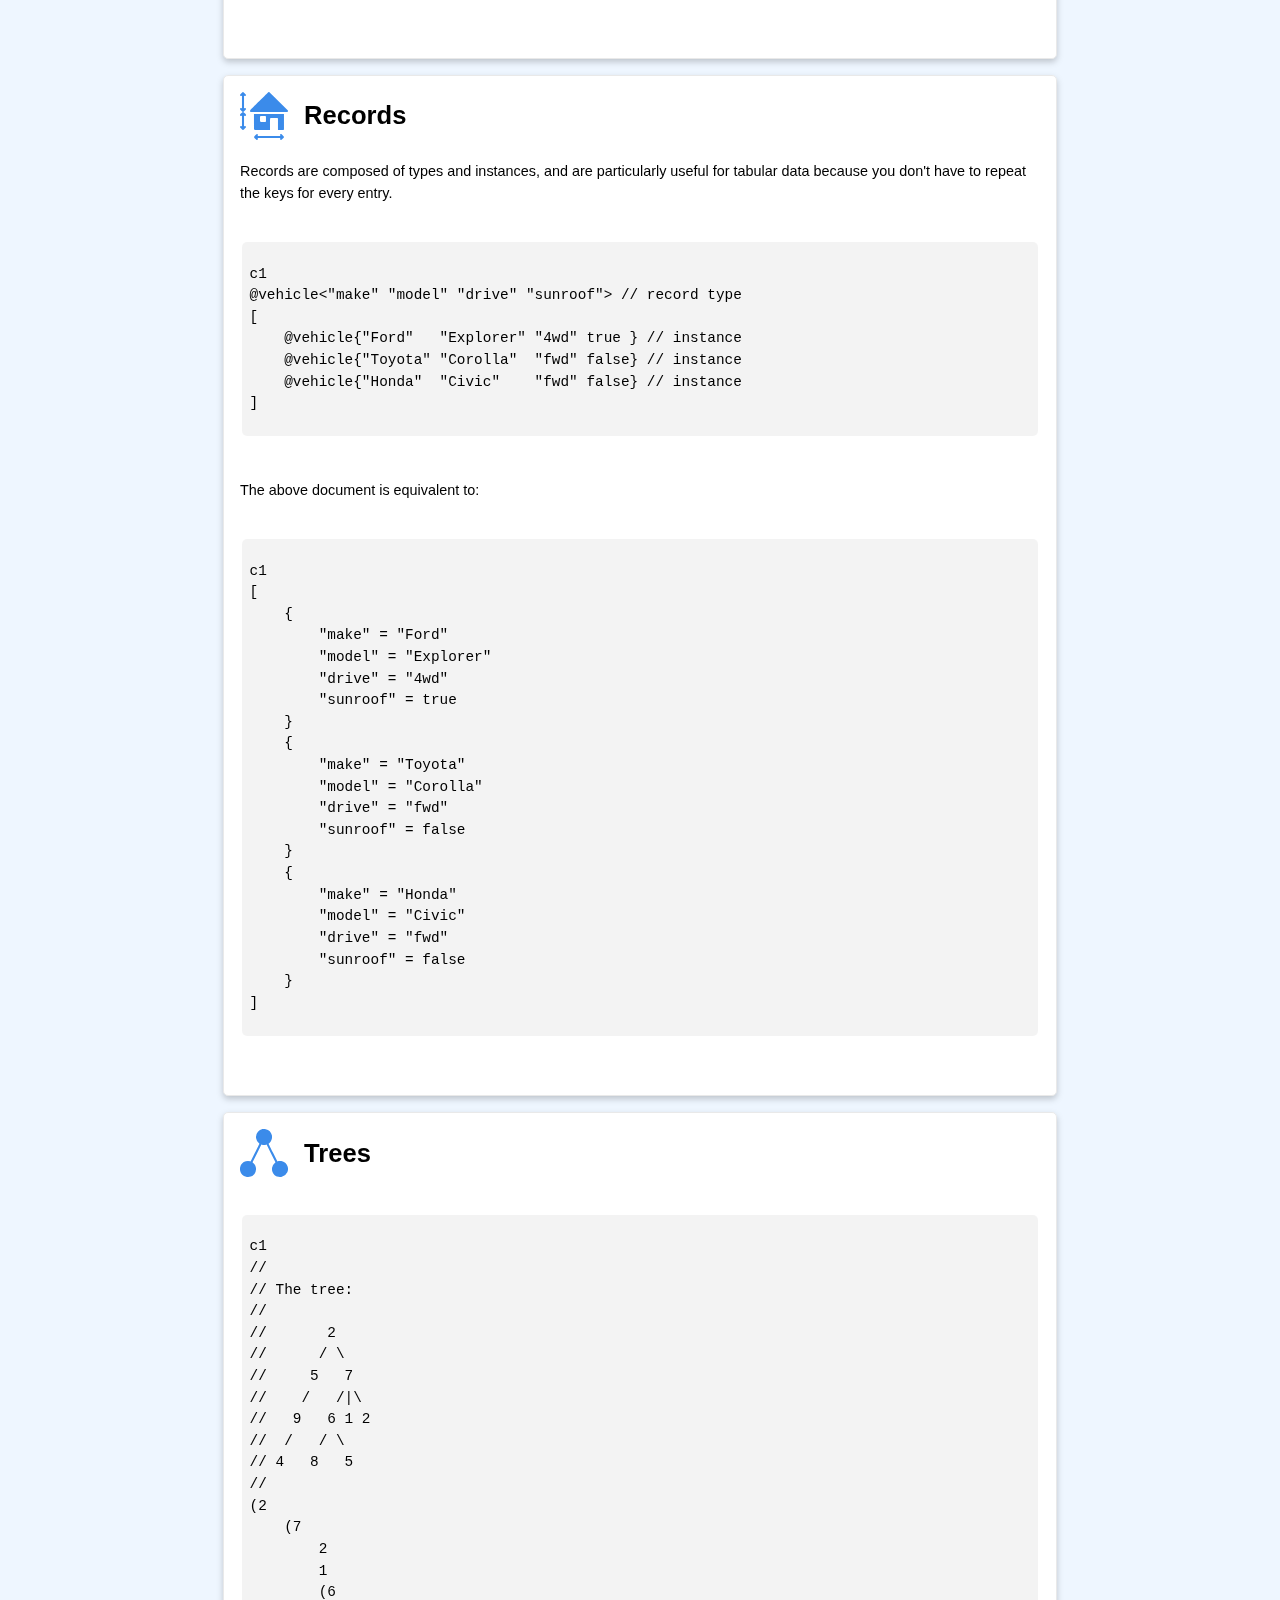
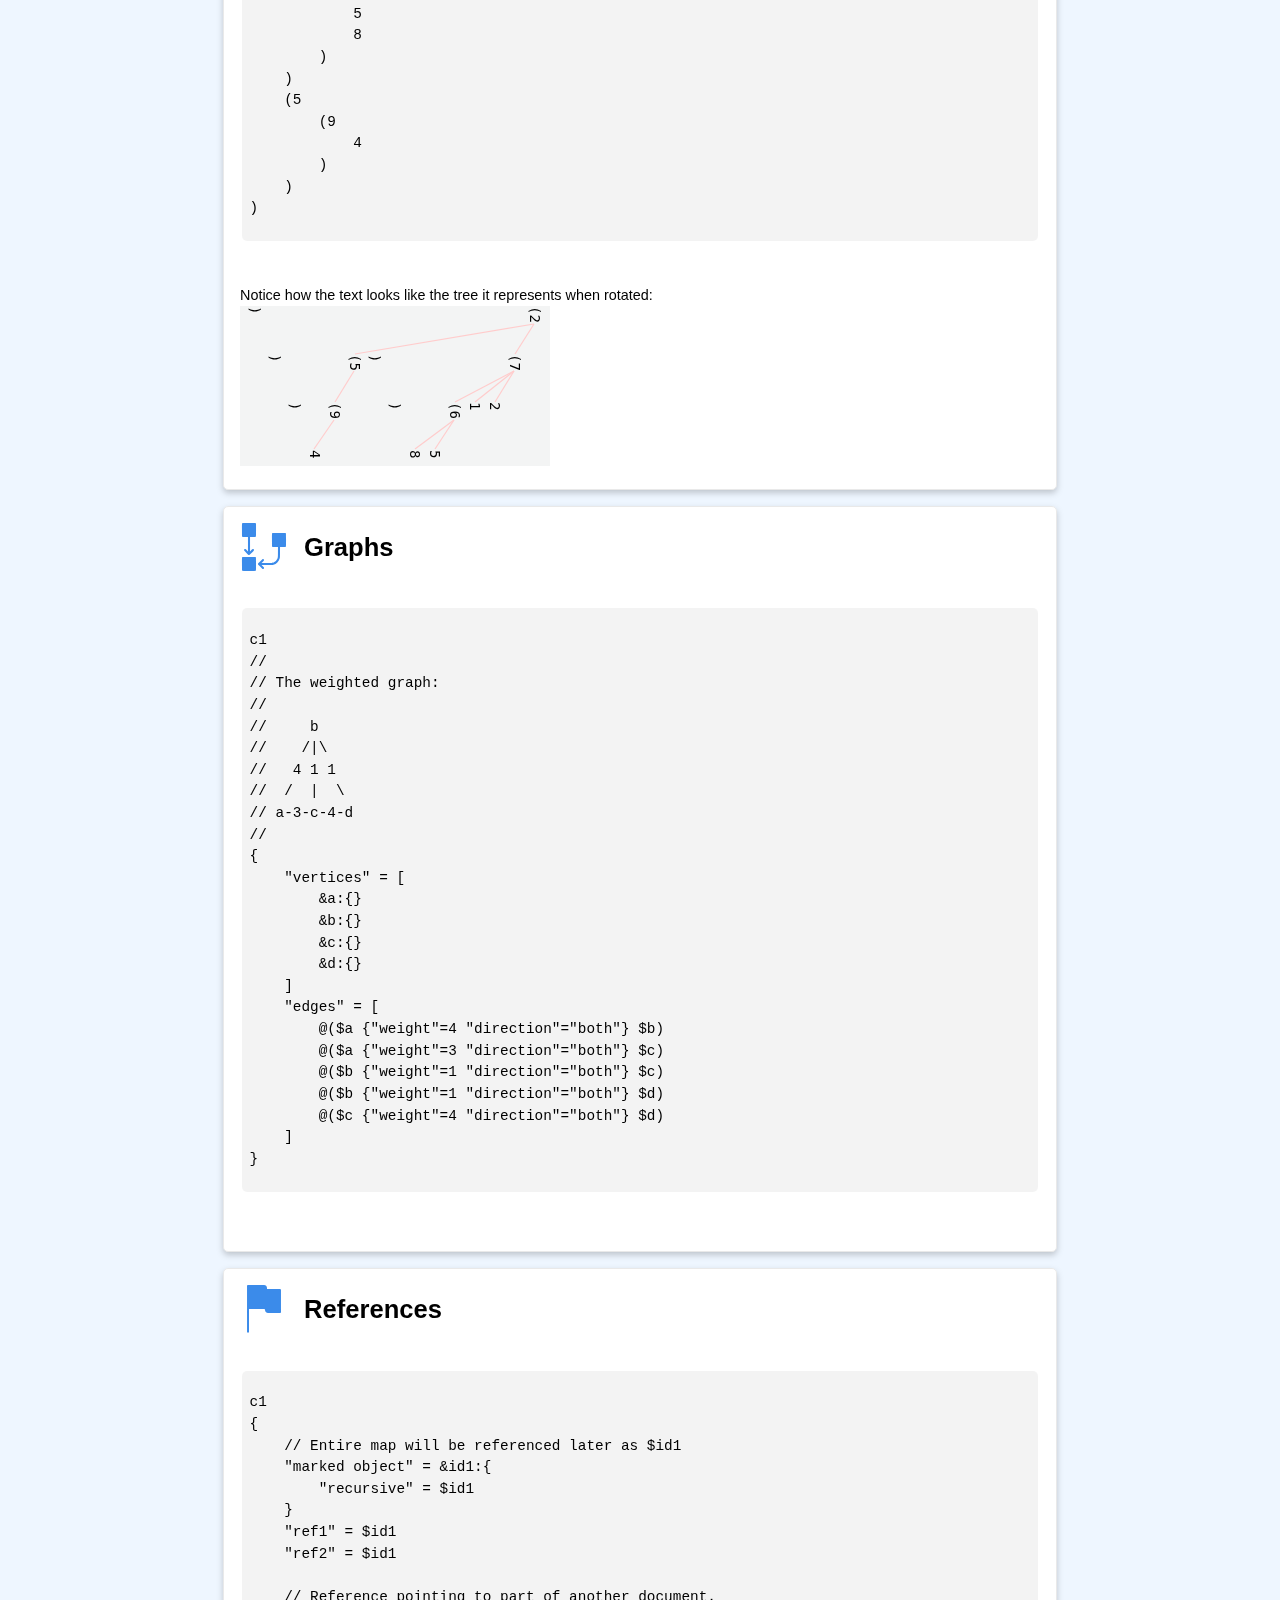
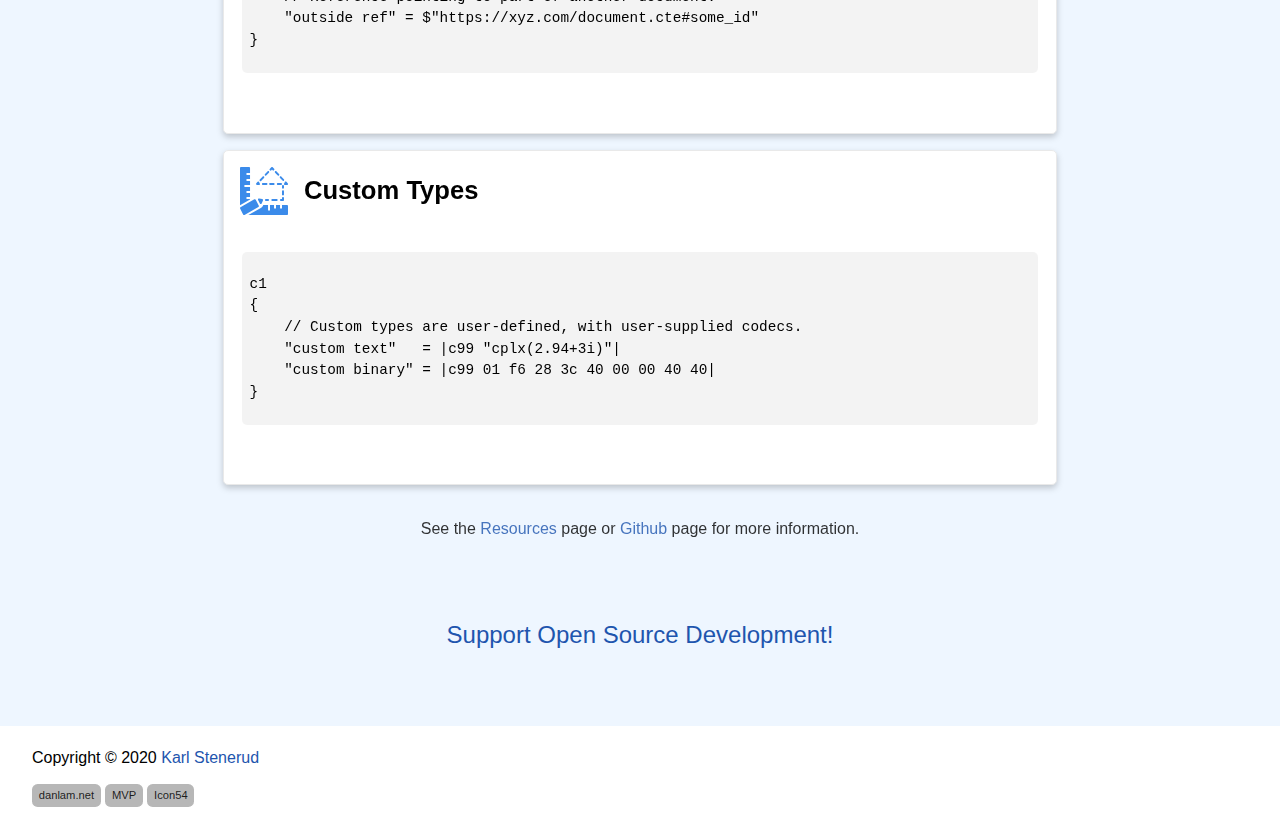
==== commit 6e2daf63: "wording" ====
--- a/index.html
+++ b/index.html
@@ -127,7 +127,7 @@
                 <div class="vert">
                     <div>
                         <h1>Types</h1>
-                        <h3>We shouldn't have to stringify anymore</h3>
+                        <h3>Stringifying everything is wasteful</h3>
                     </div>
                 </div>
             </div>
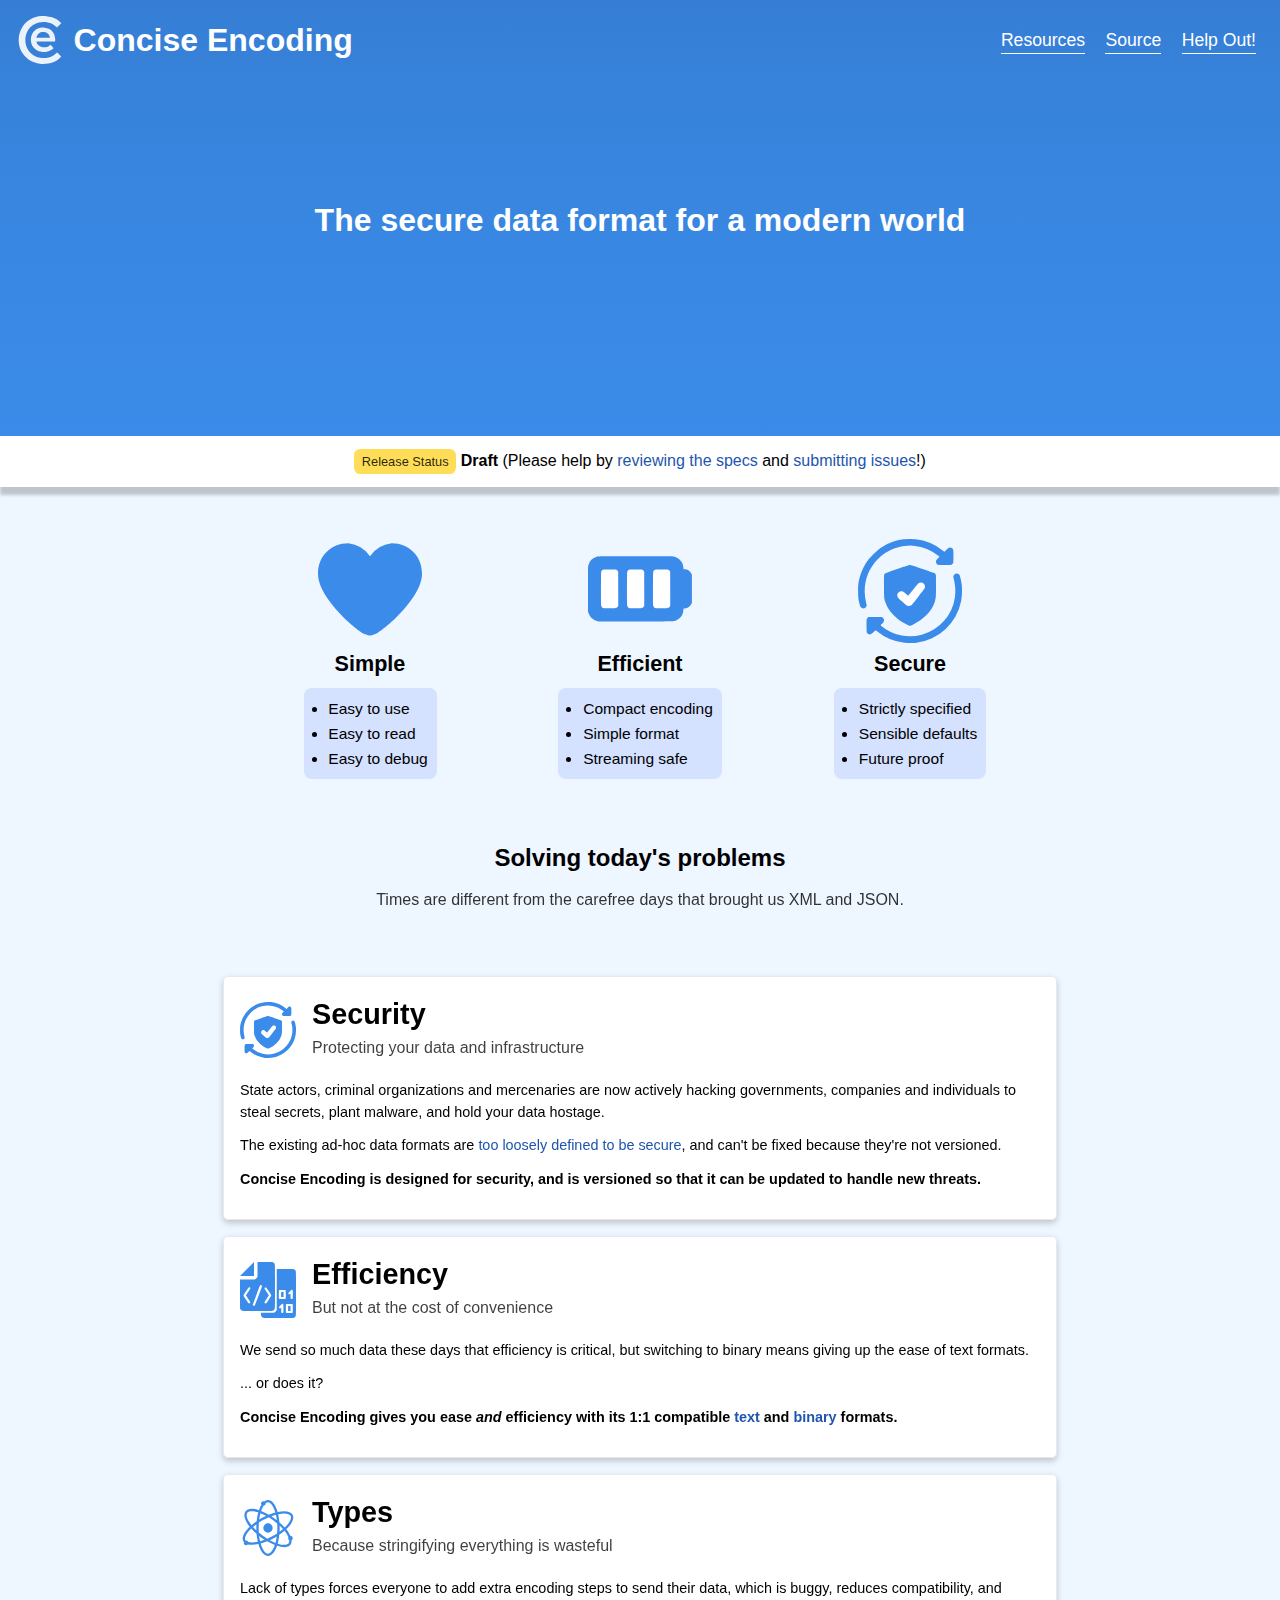
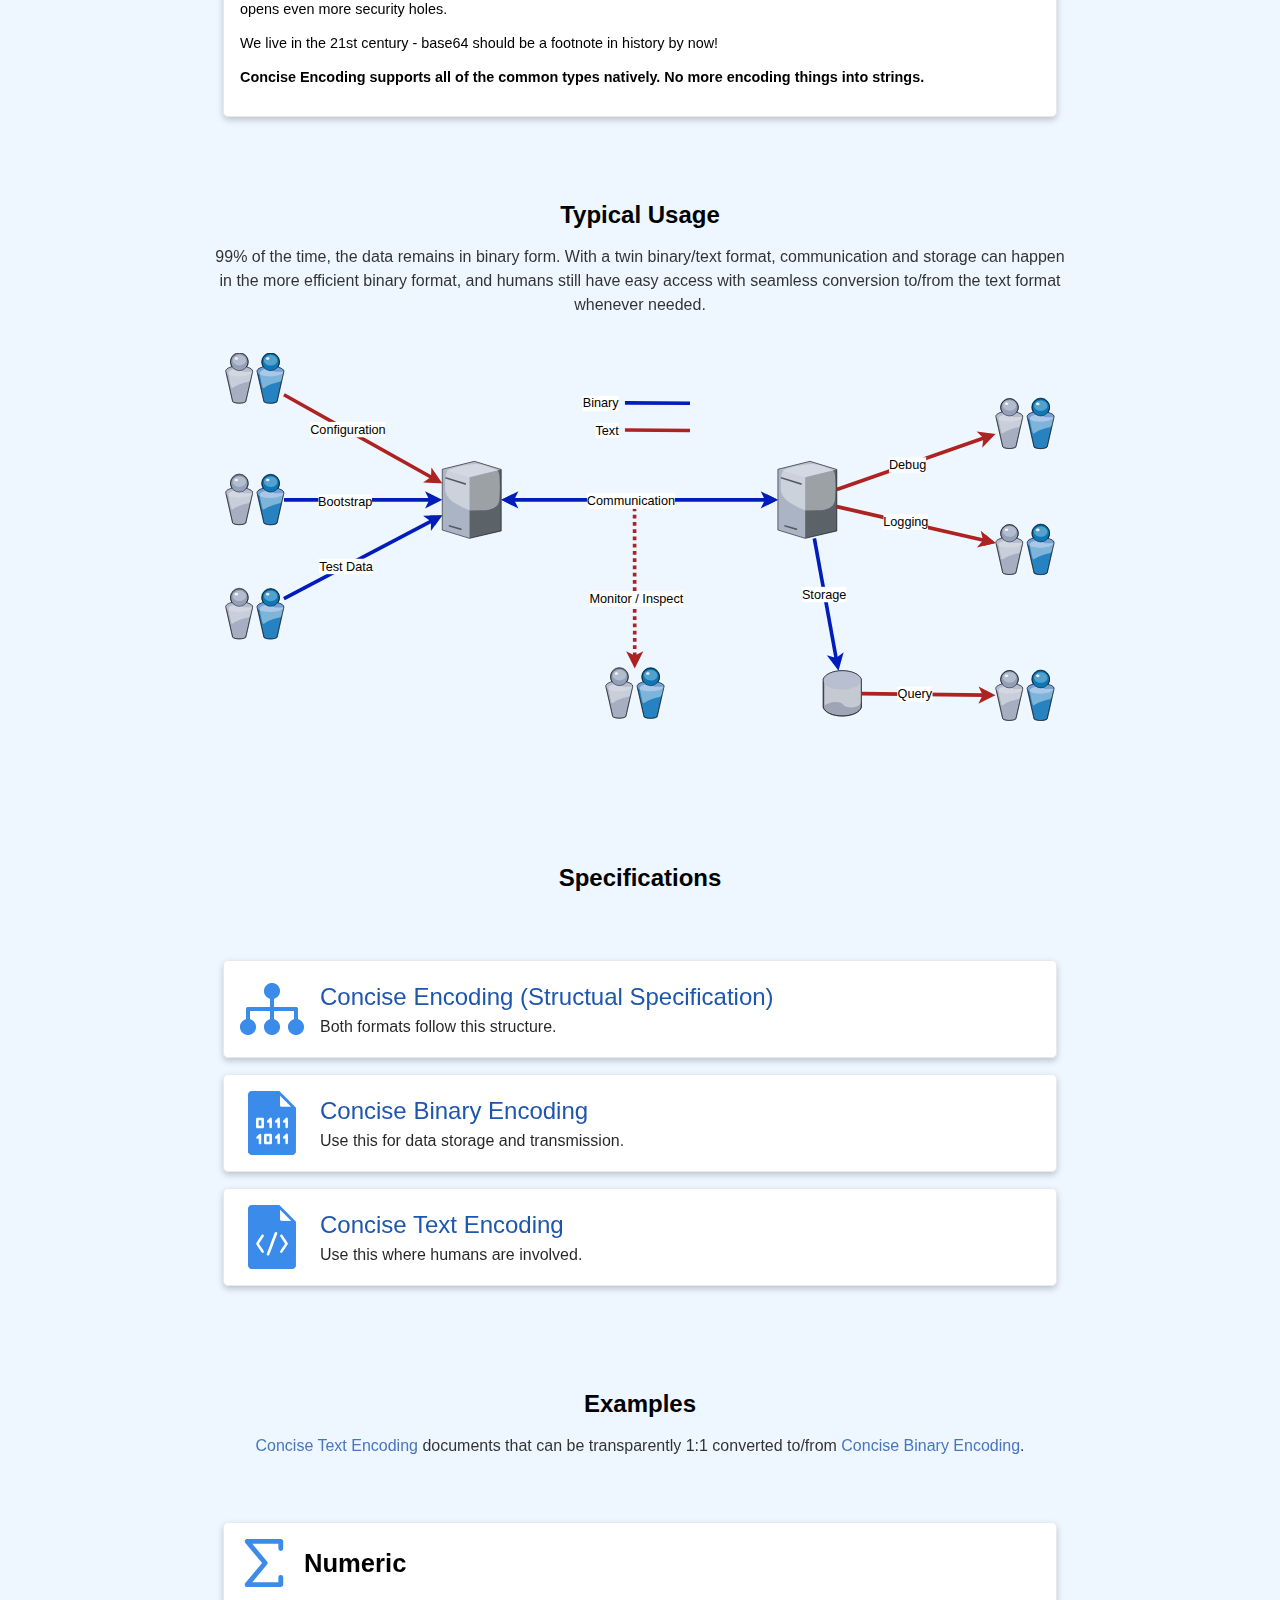
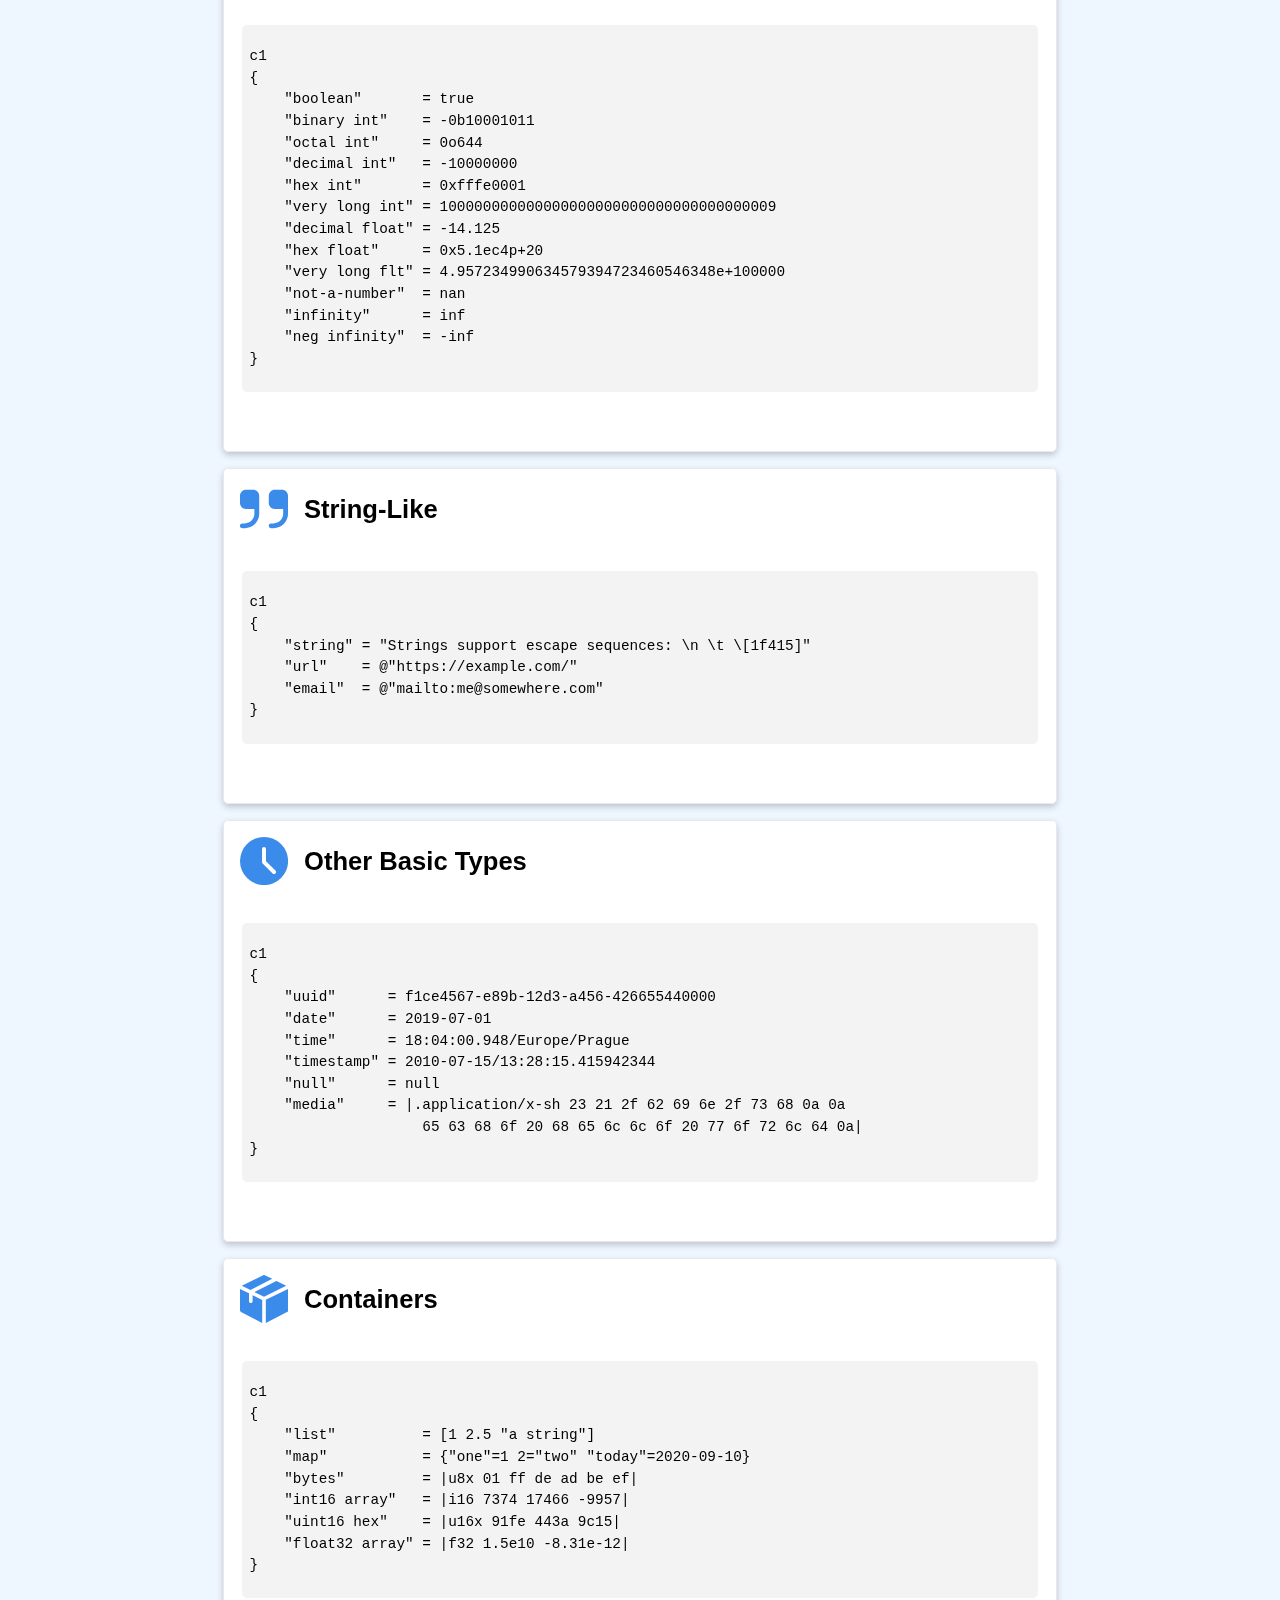
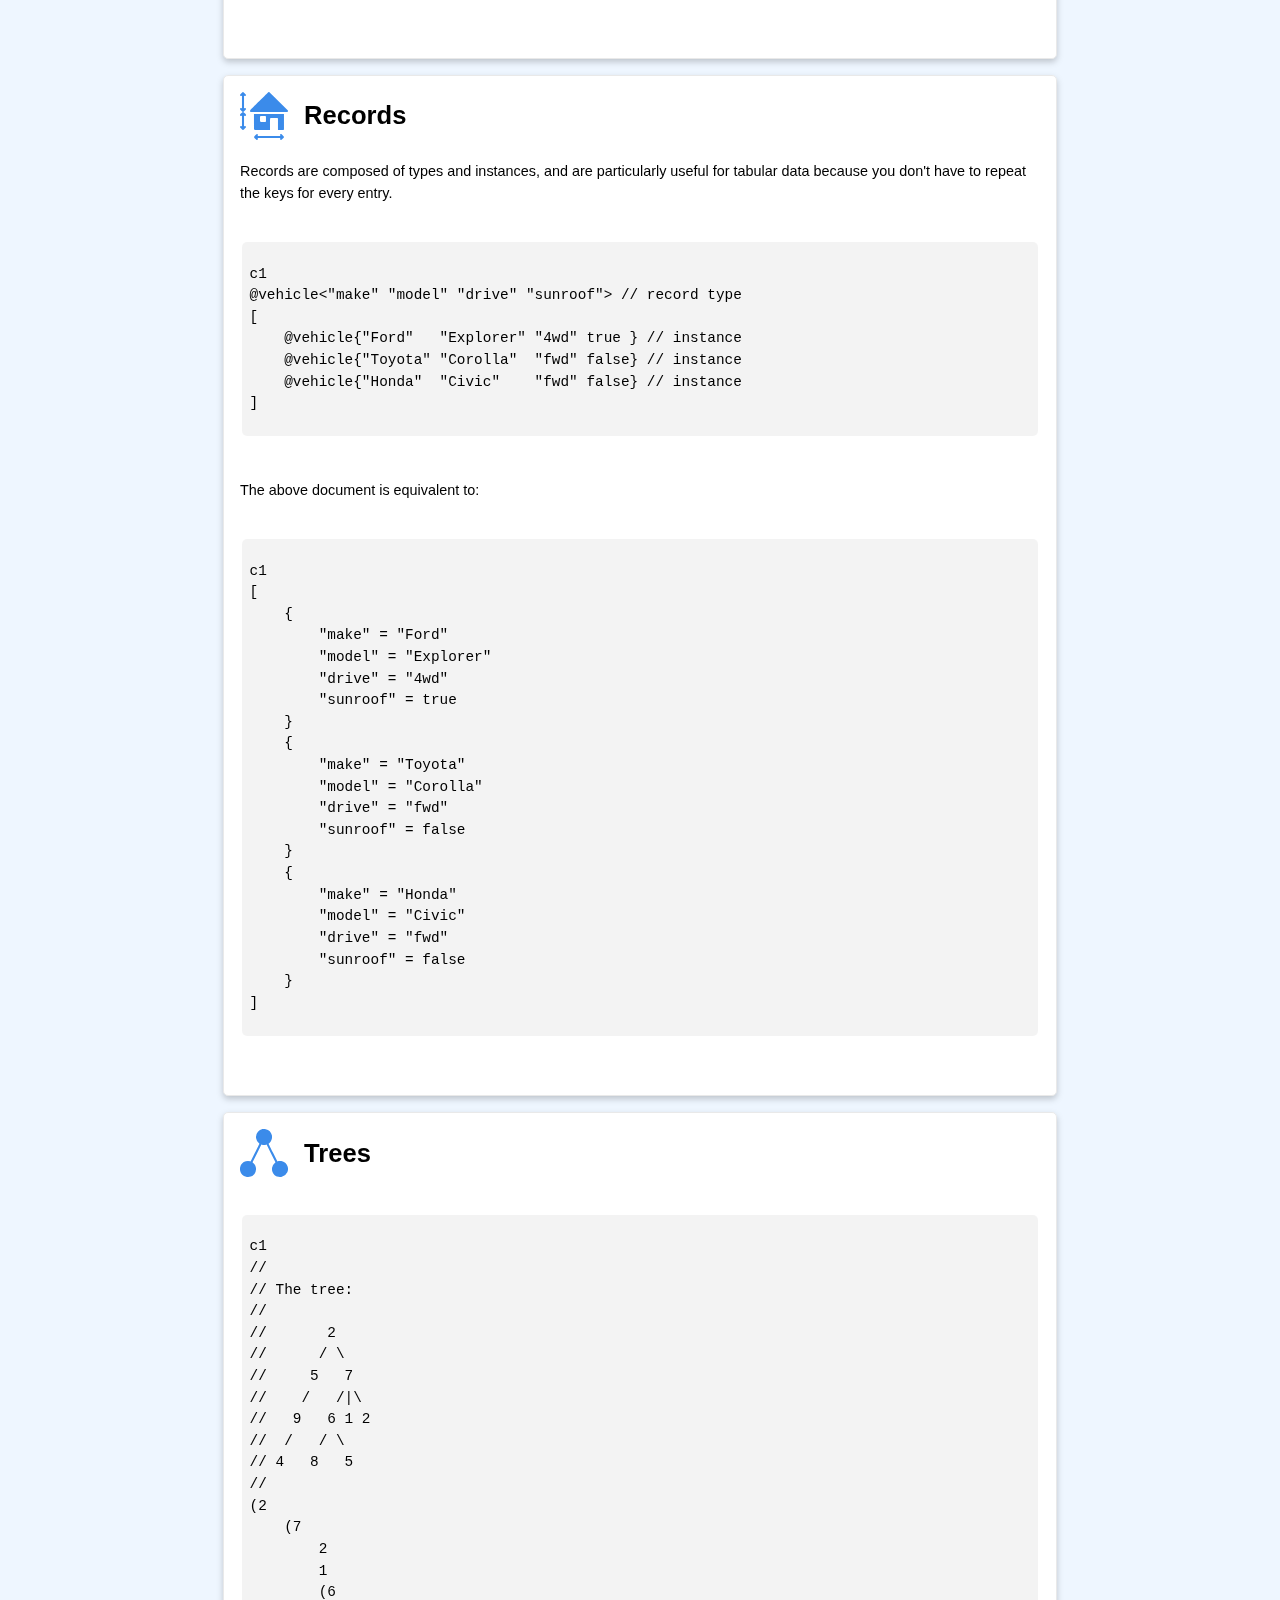
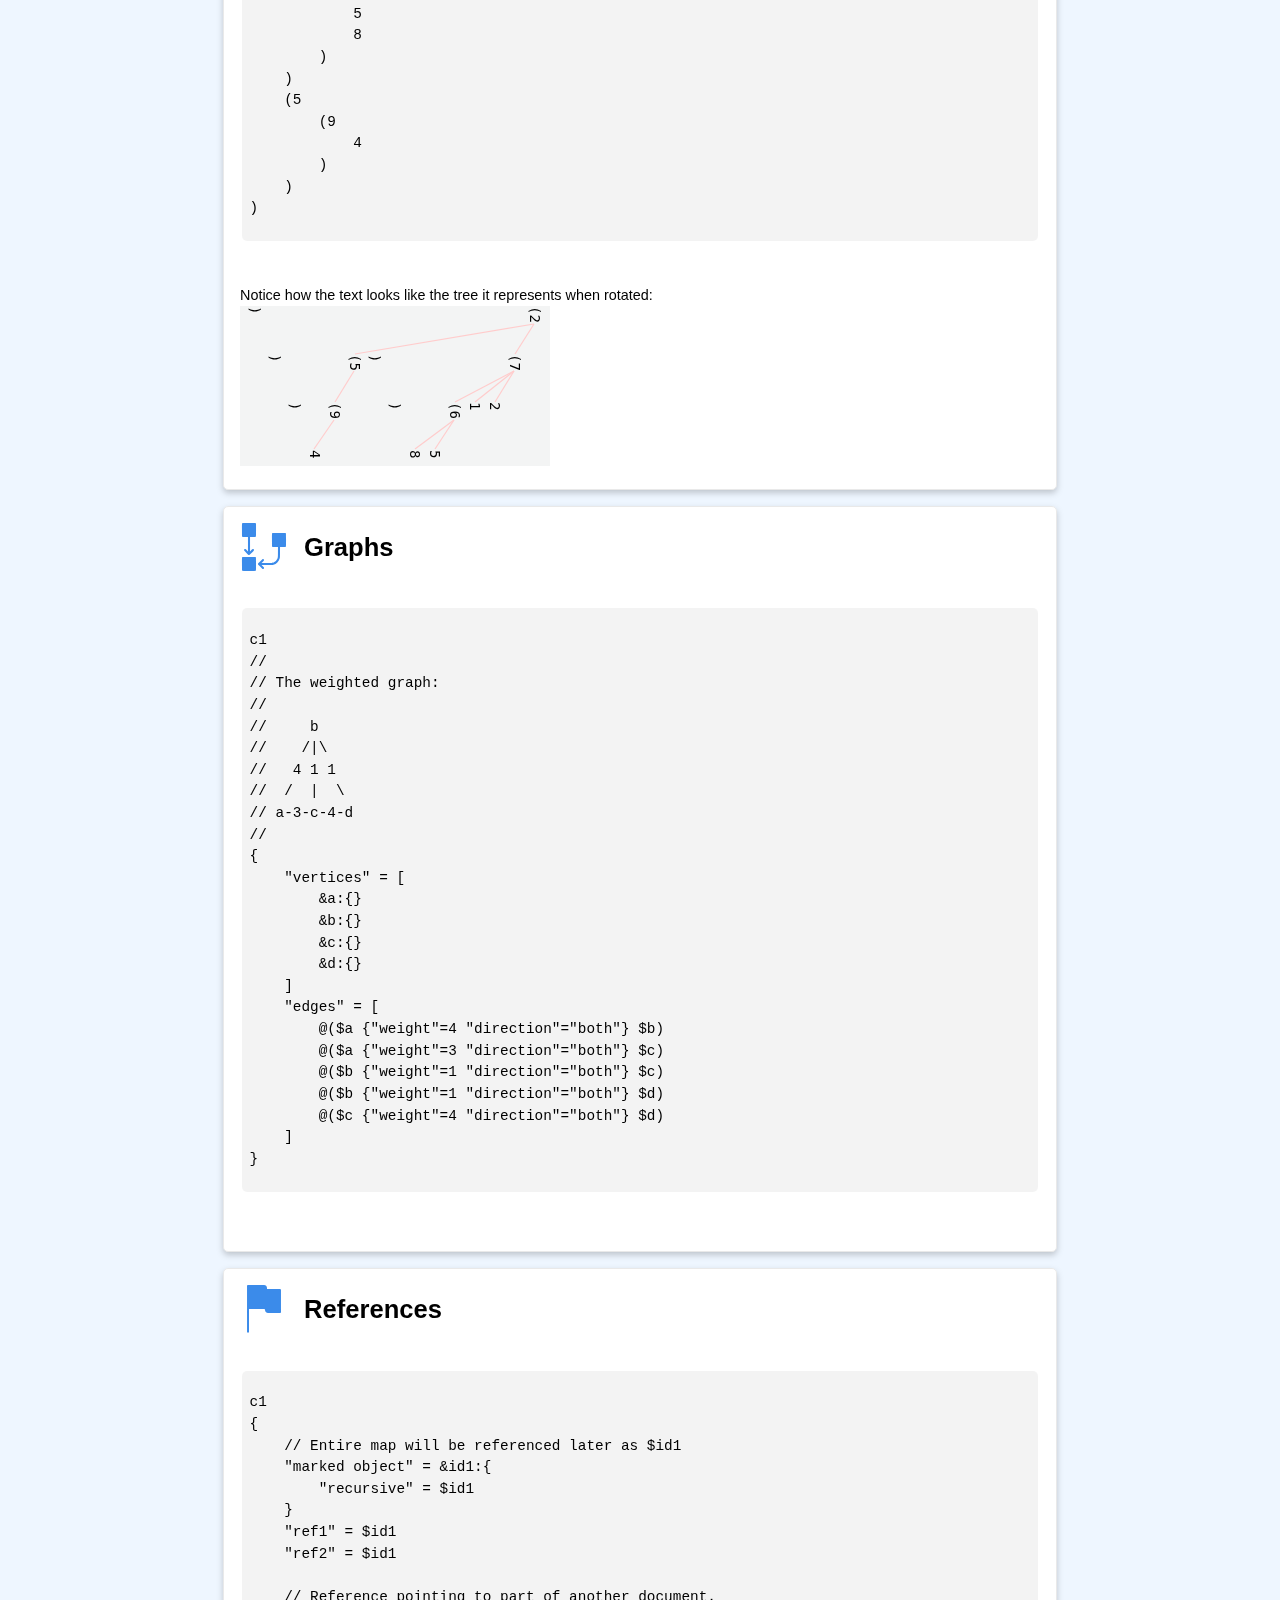
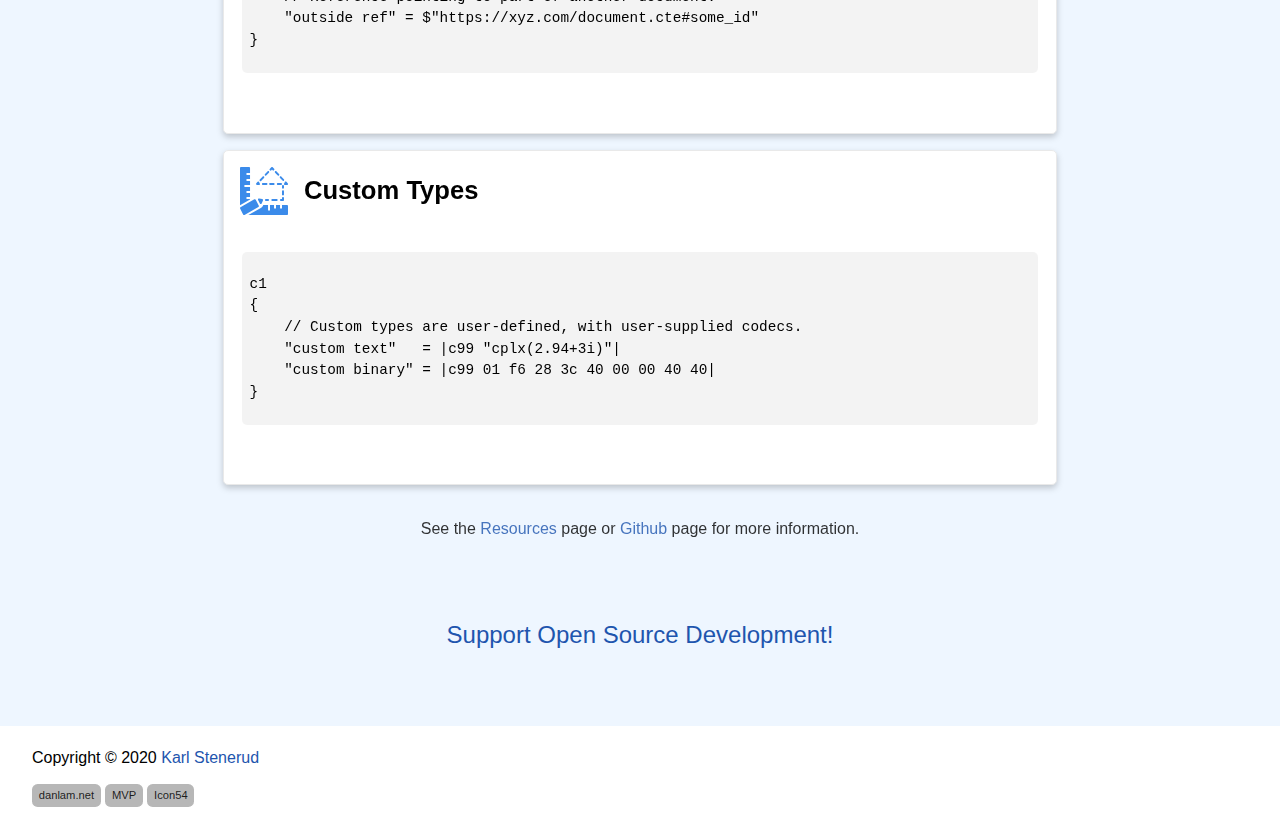
==== commit b2548921: "copy" ====
--- a/index.html
+++ b/index.html
@@ -127,7 +127,7 @@
                 <div class="vert">
                     <div>
                         <h1>Types</h1>
-                        <h3>Stringifying everything is wasteful</h3>
+                        <h3>Because stringifying everything is wasteful</h3>
                     </div>
                 </div>
             </div>
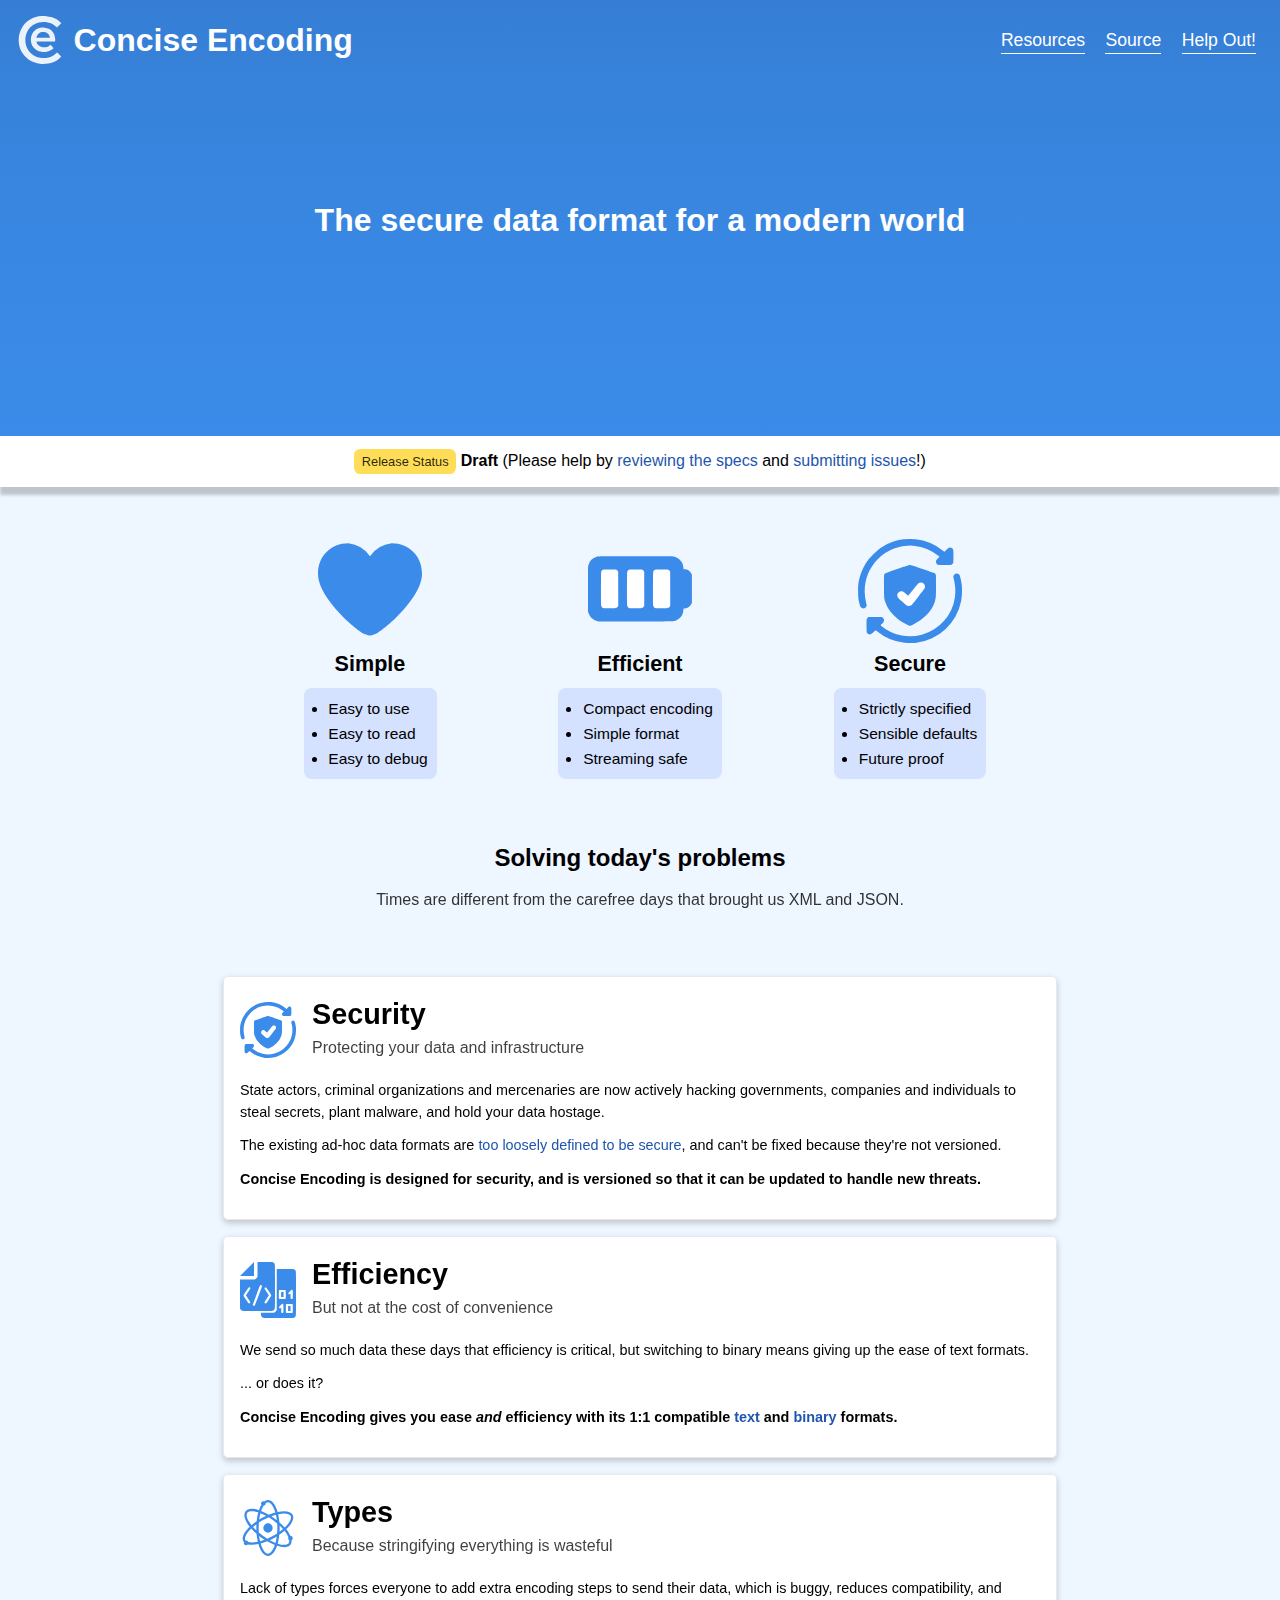
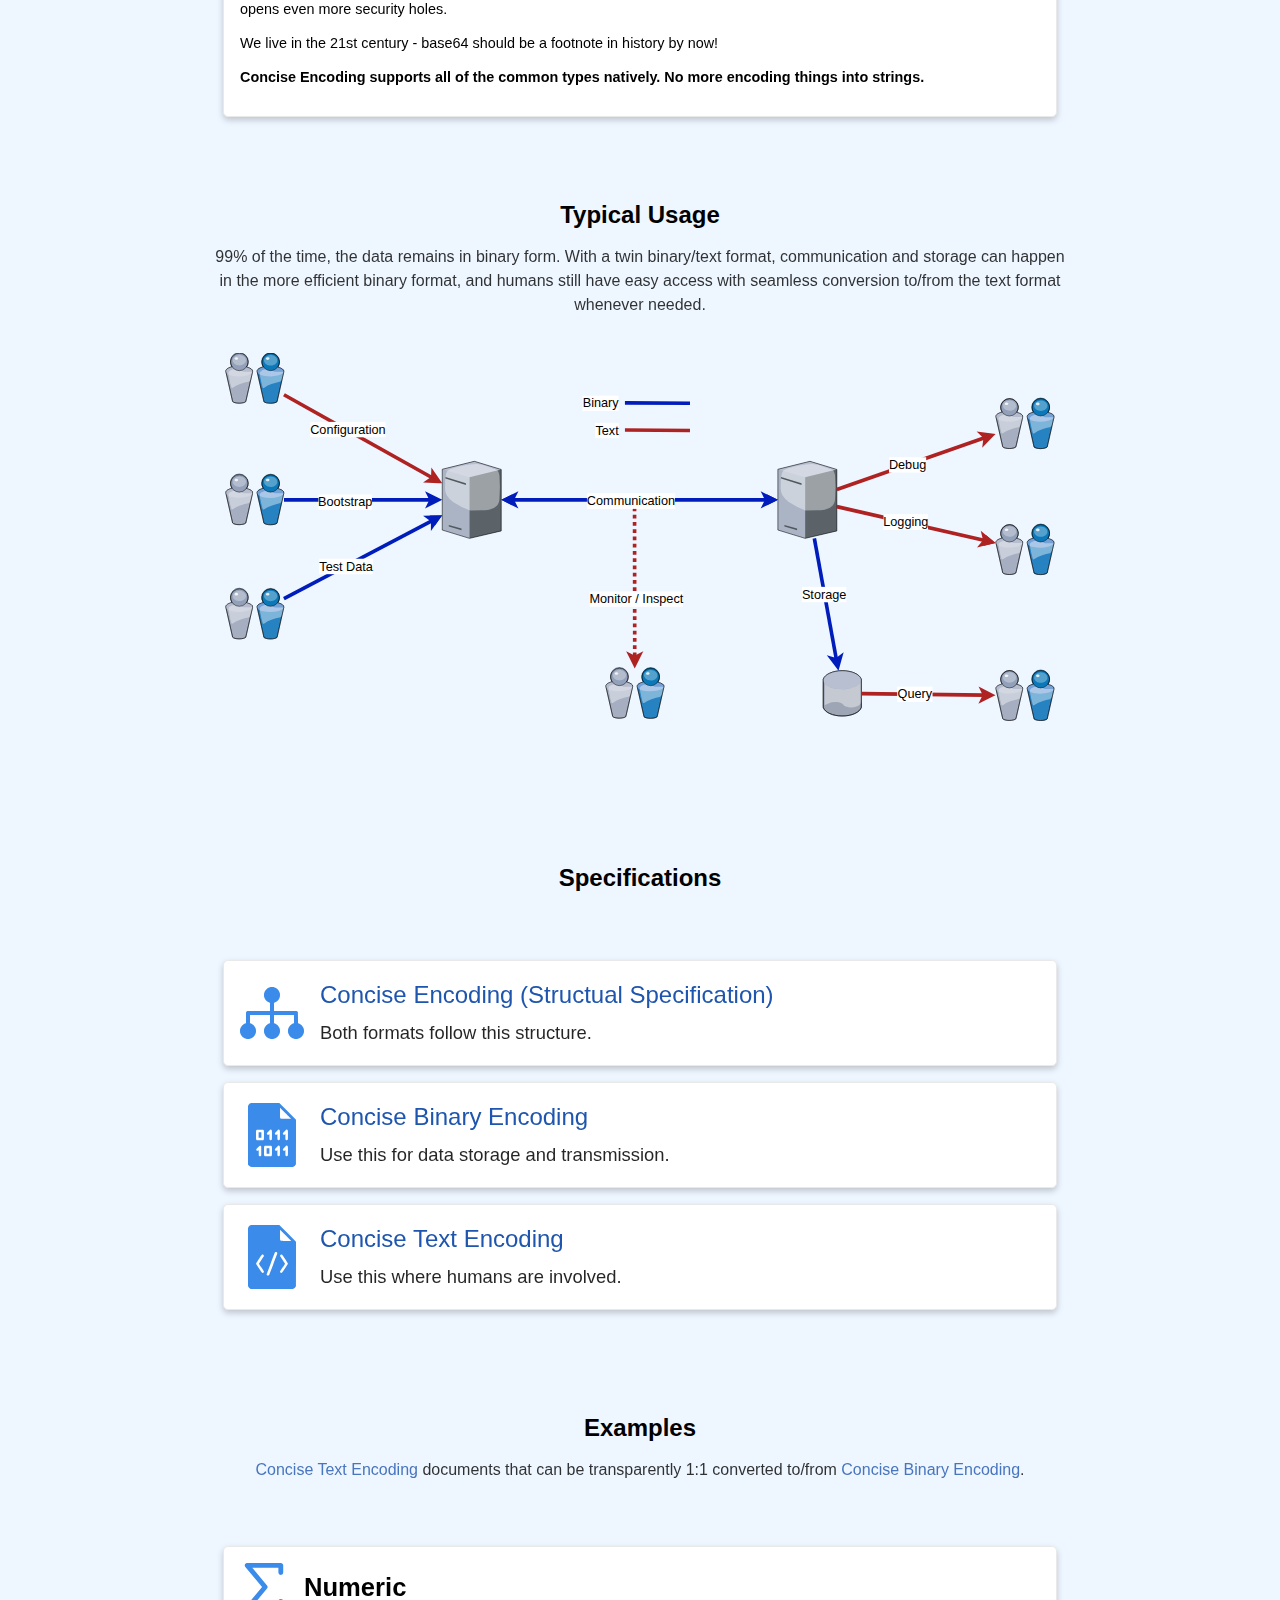
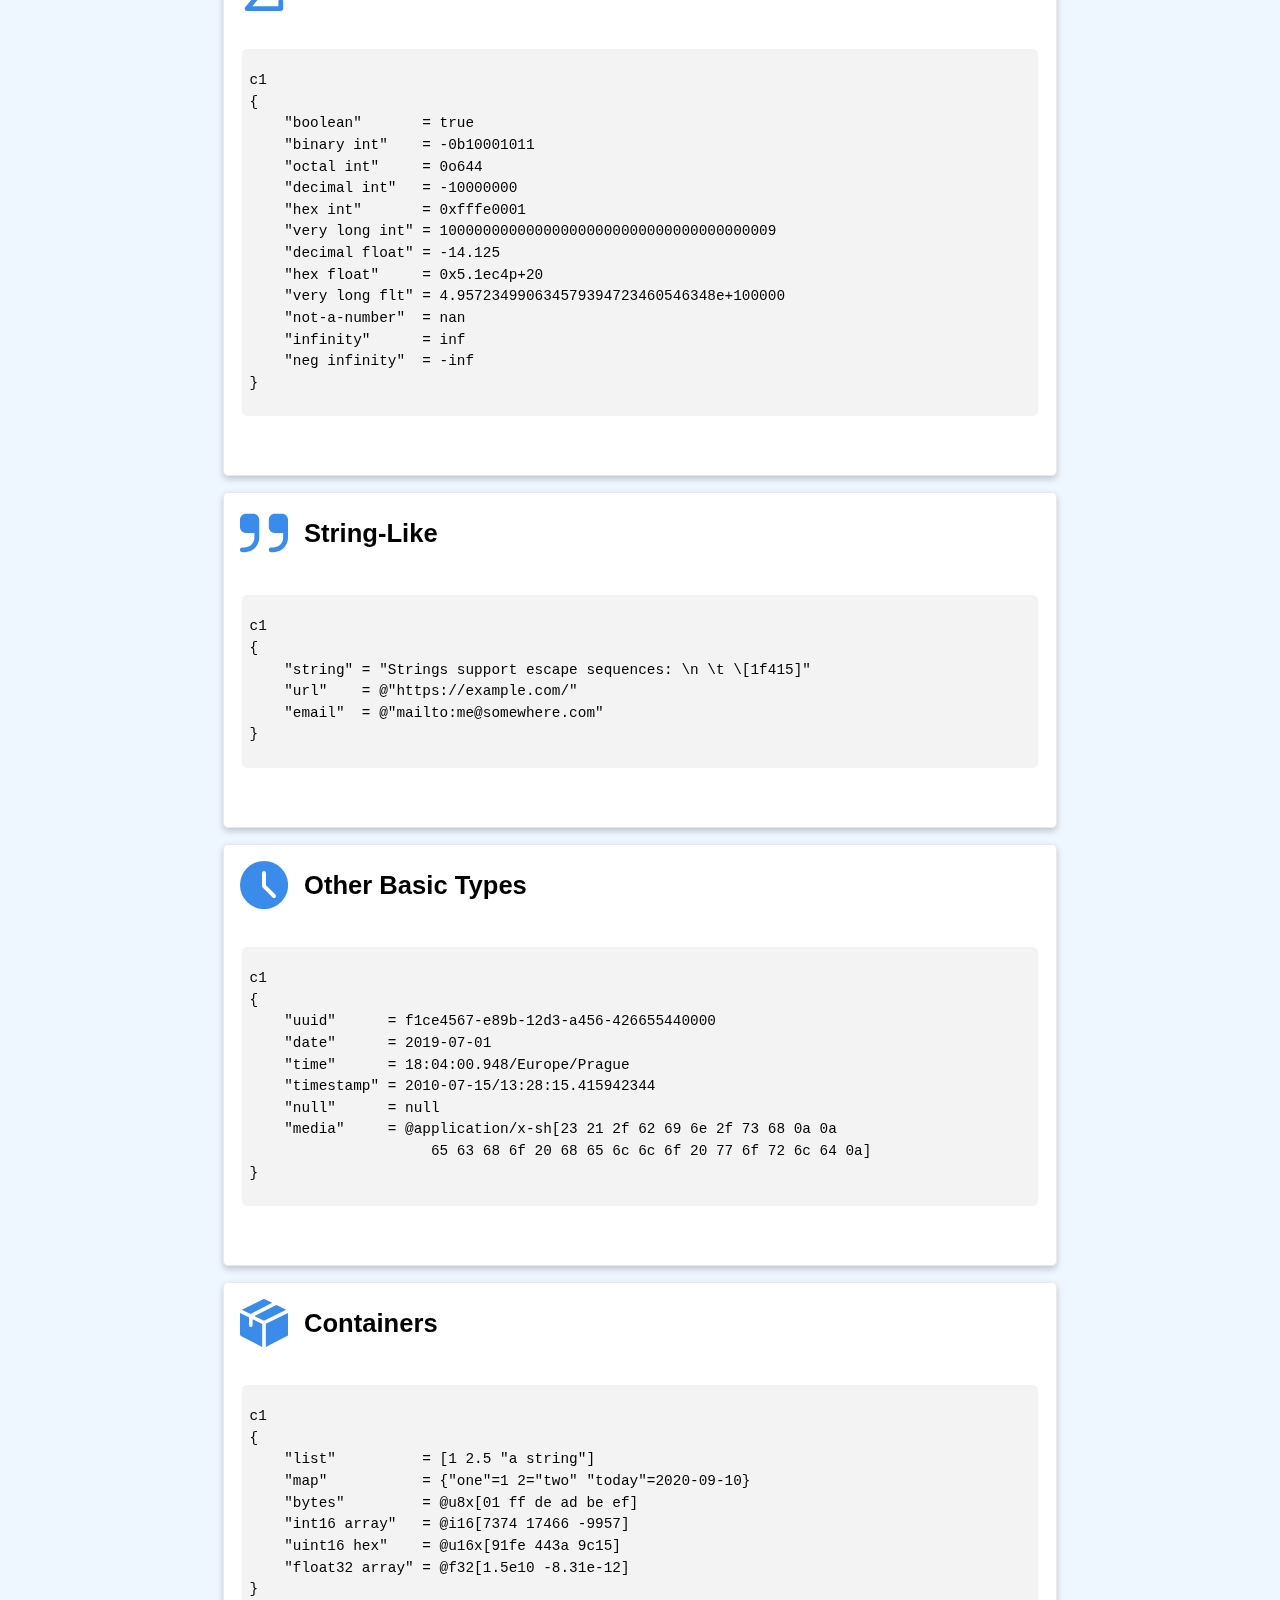
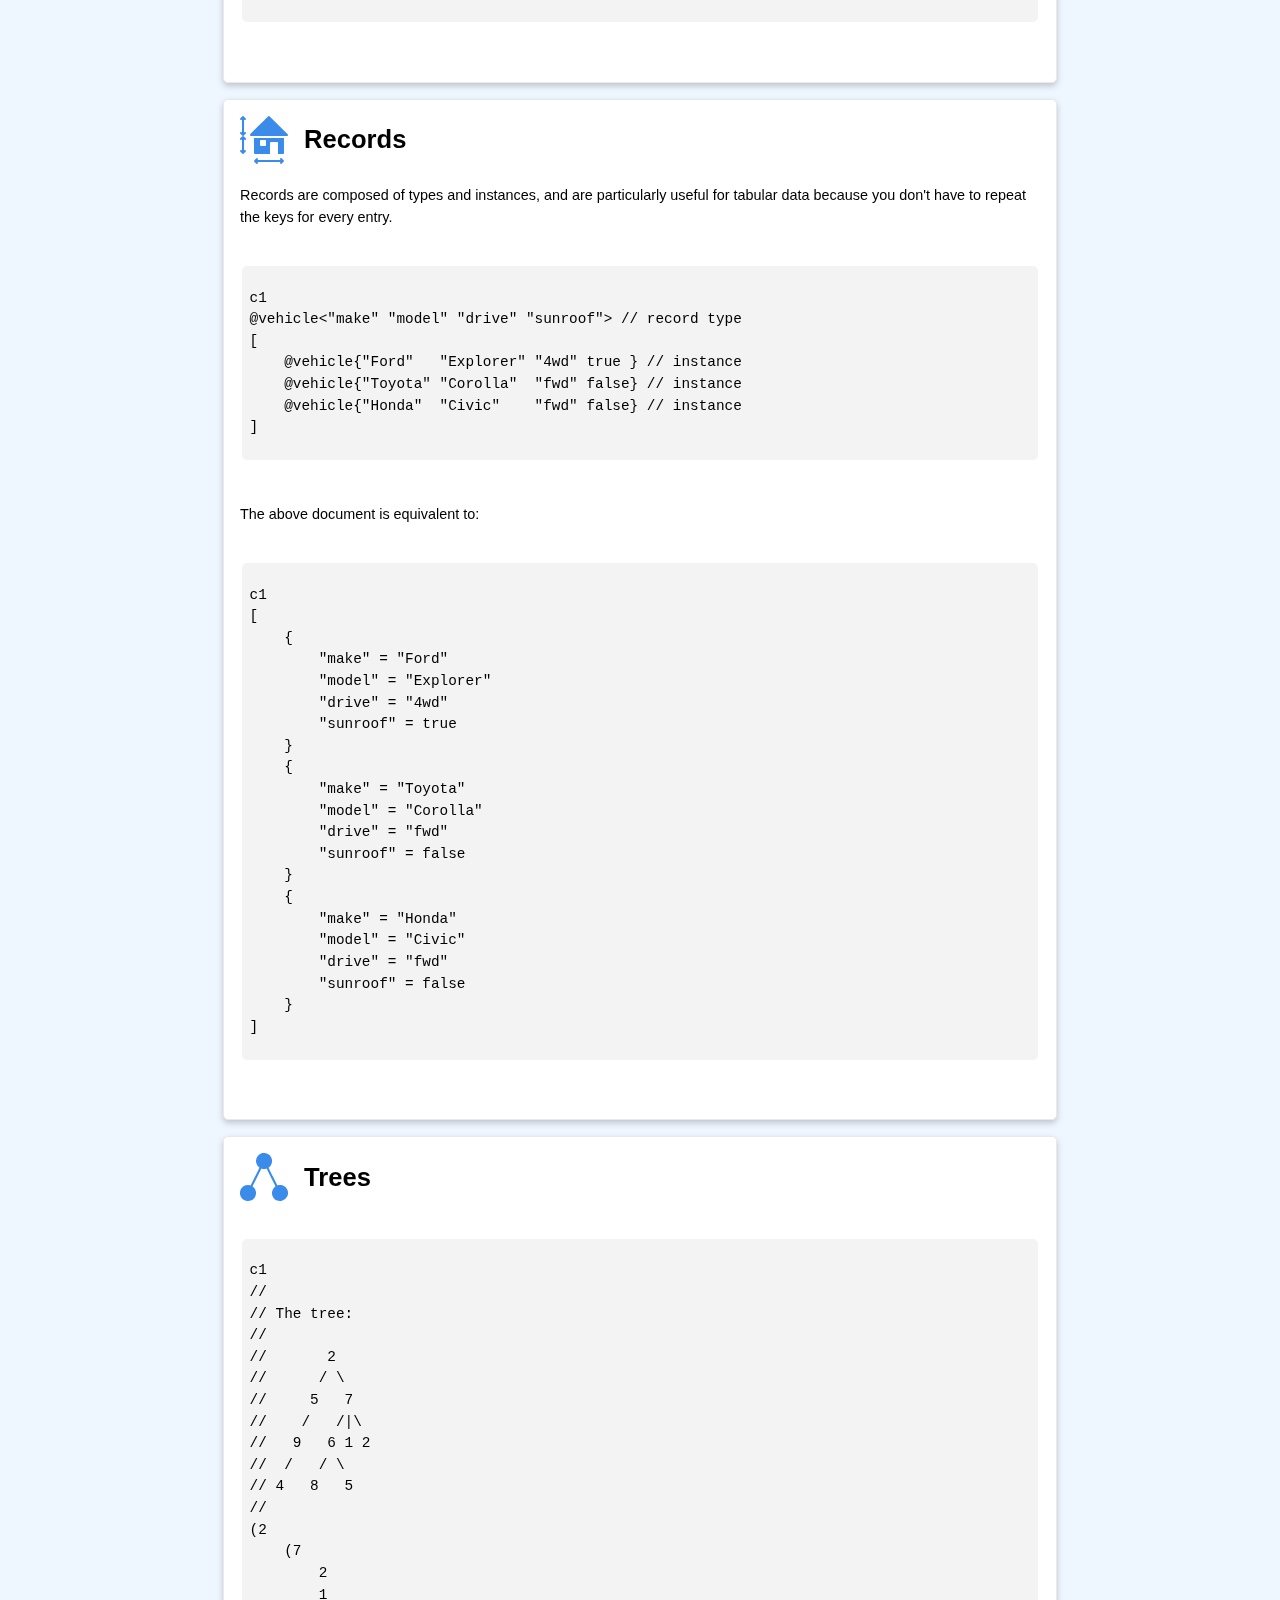
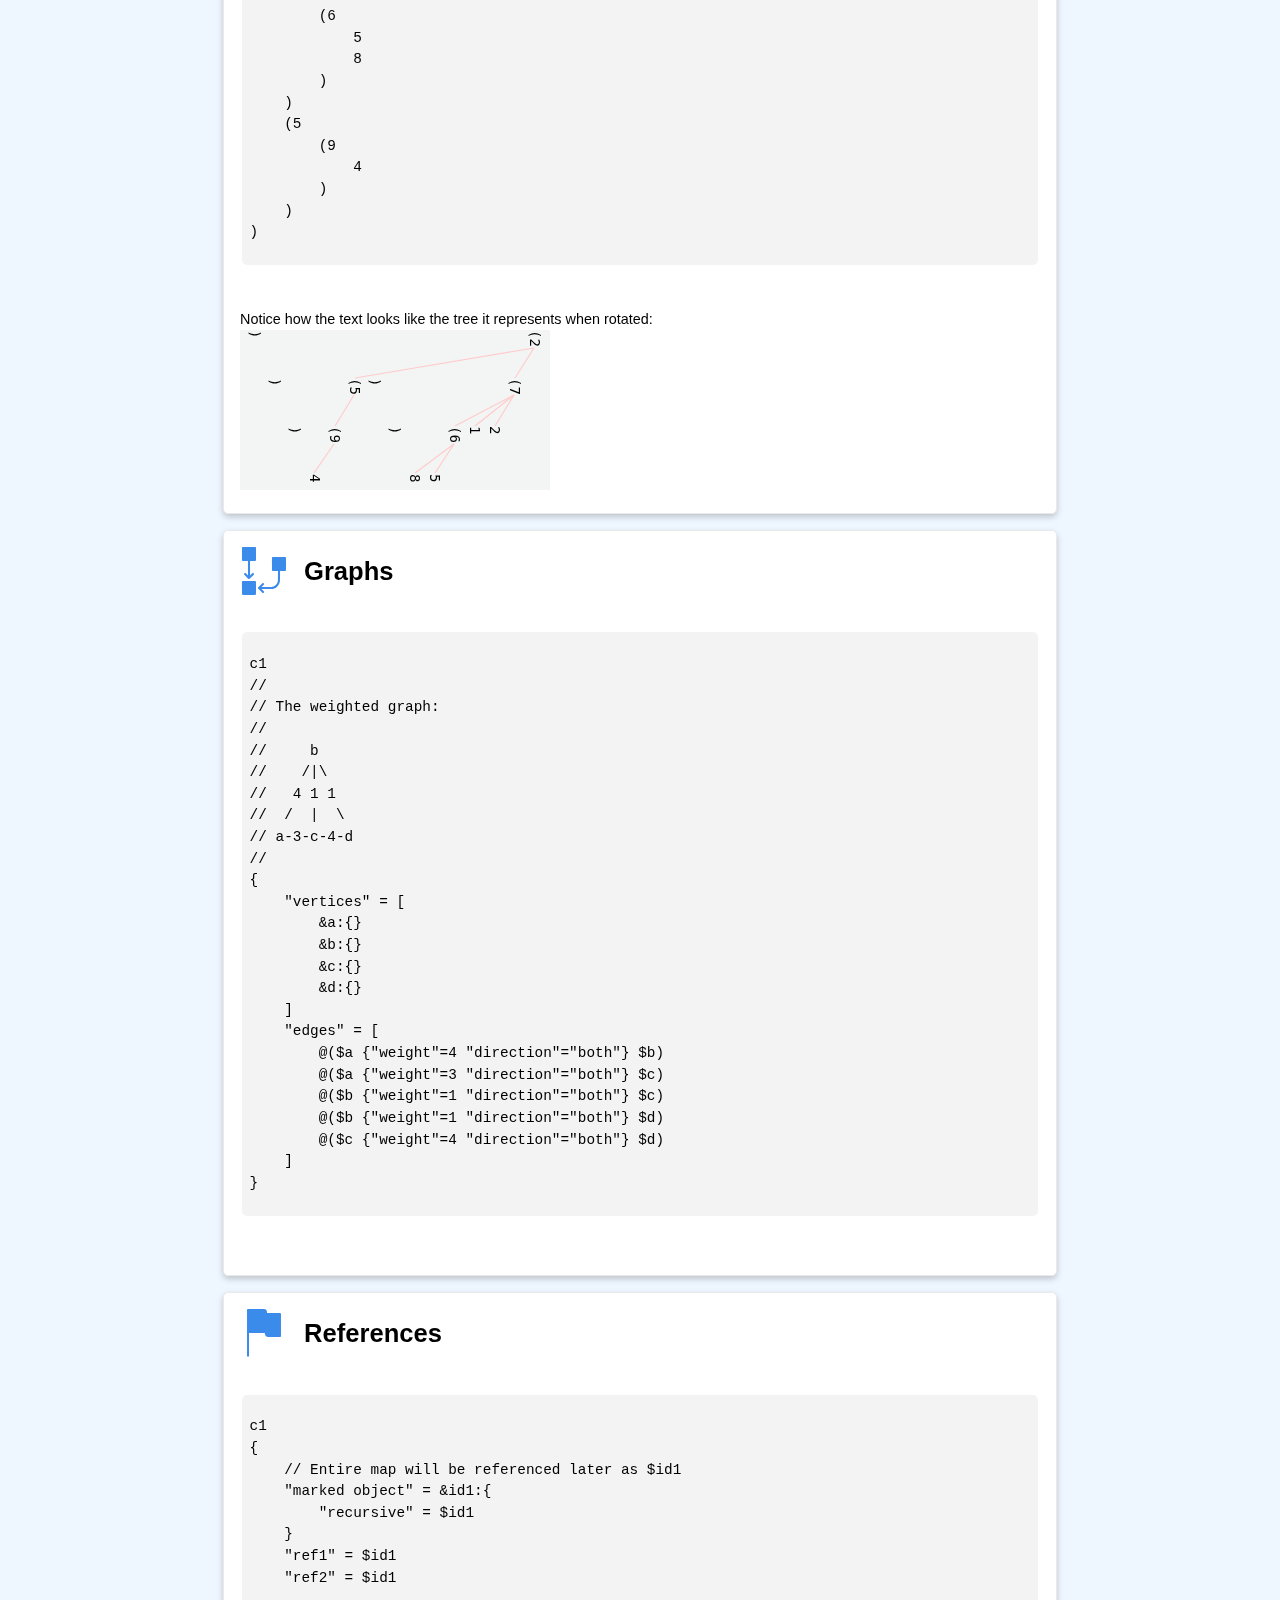
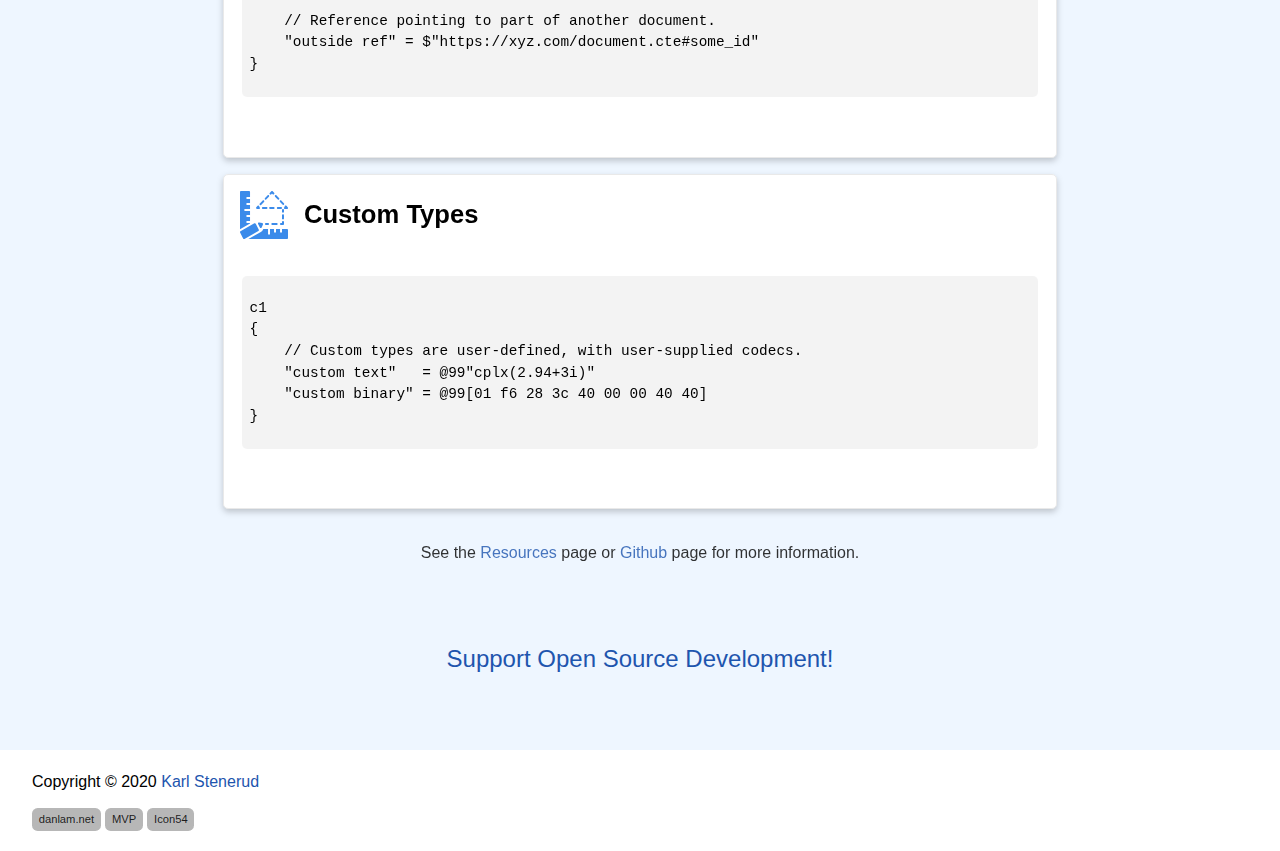
==== commit bb1a35eb: "Update for latest spec" ====
--- a/index.html
+++ b/index.html
@@ -247,8 +247,8 @@
     "time"      = 18:04:00.948/Europe/Prague
     "timestamp" = 2010-07-15/13:28:15.415942344
     "null"      = null
-    "media"     = |.application/x-sh 23 21 2f 62 69 6e 2f 73 68 0a 0a
-                    65 63 68 6f 20 68 65 6c 6c 6f 20 77 6f 72 6c 64 0a|
+    "media"     = @application/x-sh[23 21 2f 62 69 6e 2f 73 68 0a 0a
+                     65 63 68 6f 20 68 65 6c 6c 6f 20 77 6f 72 6c 64 0a]
 }
                 </code>
             </pre>
@@ -267,10 +267,10 @@
 {
     "list"          = [1 2.5 "a string"]
     "map"           = {"one"=1 2="two" "today"=2020-09-10}
-    "bytes"         = |u8x 01 ff de ad be ef|
-    "int16 array"   = |i16 7374 17466 -9957|
-    "uint16 hex"    = |u16x 91fe 443a 9c15|
-    "float32 array" = |f32 1.5e10 -8.31e-12|
+    "bytes"         = @u8x[01 ff de ad be ef]
+    "int16 array"   = @i16[7374 17466 -9957]
+    "uint16 hex"    = @u16x[91fe 443a 9c15]
+    "float32 array" = @f32[1.5e10 -8.31e-12]
 }
                 </code>
             </pre>
@@ -442,8 +442,8 @@
 c1
 {
     // Custom types are user-defined, with user-supplied codecs.
-    "custom text"   = |c99 "cplx(2.94+3i)"|
-    "custom binary" = |c99 01 f6 28 3c 40 00 00 40 40|
+    "custom text"   = @99"cplx(2.94+3i)"
+    "custom binary" = @99[01 f6 28 3c 40 00 00 40 40]
 }
                 </code>
             </pre>
--- a/main.css
+++ b/main.css
@@ -224,6 +224,10 @@
     margin: 4rem auto 0 auto;
 }
 
+.resource-section h1 {
+    font-size: 2rem;
+}
+
 .blurb {
     width: 80%;
     text-align: center;
@@ -298,14 +302,11 @@
 .resource-desc {
     margin-top: auto;
     margin-bottom: auto;
-}
-
-.resource-desc a {
     font-size: 1.5rem;
 }
 
 .resource-desc span {
-    font-size: 1rem;
+    font-size: 1.15rem;
     opacity: 0.85;
 }
 
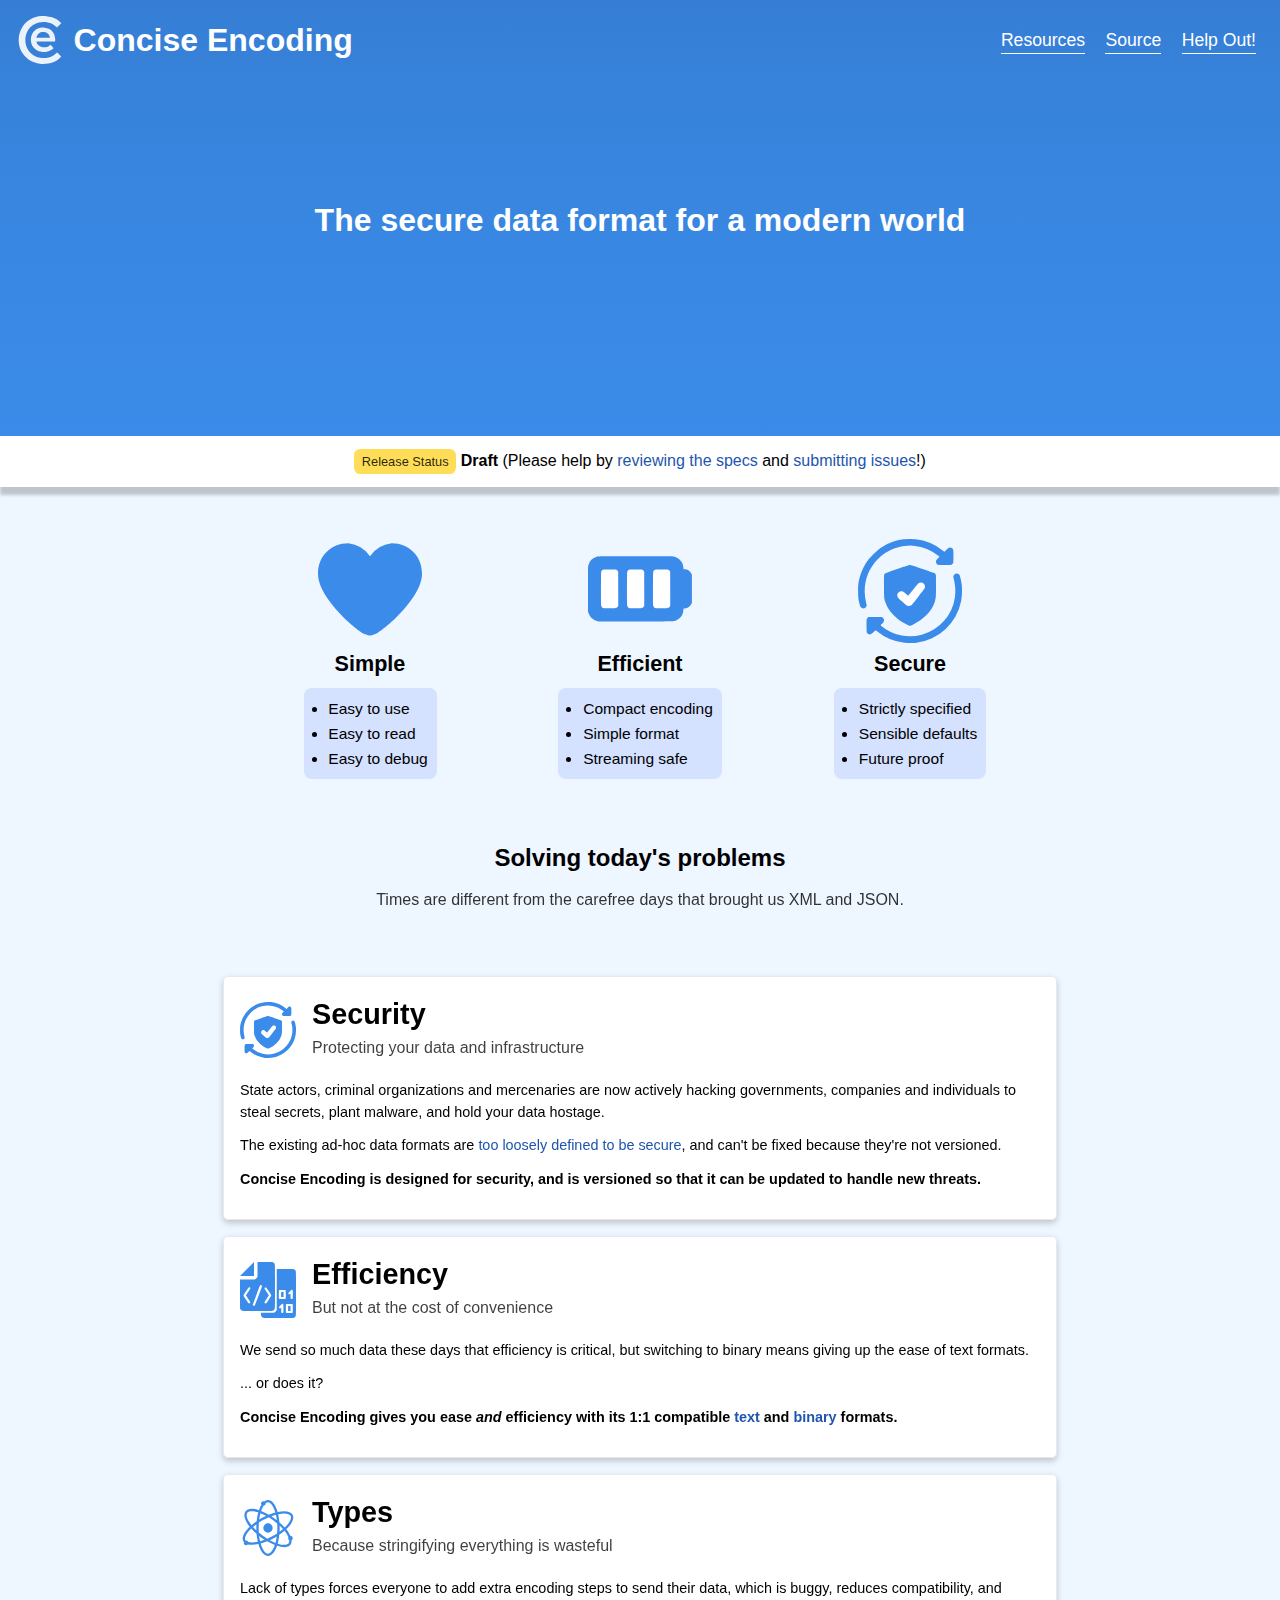
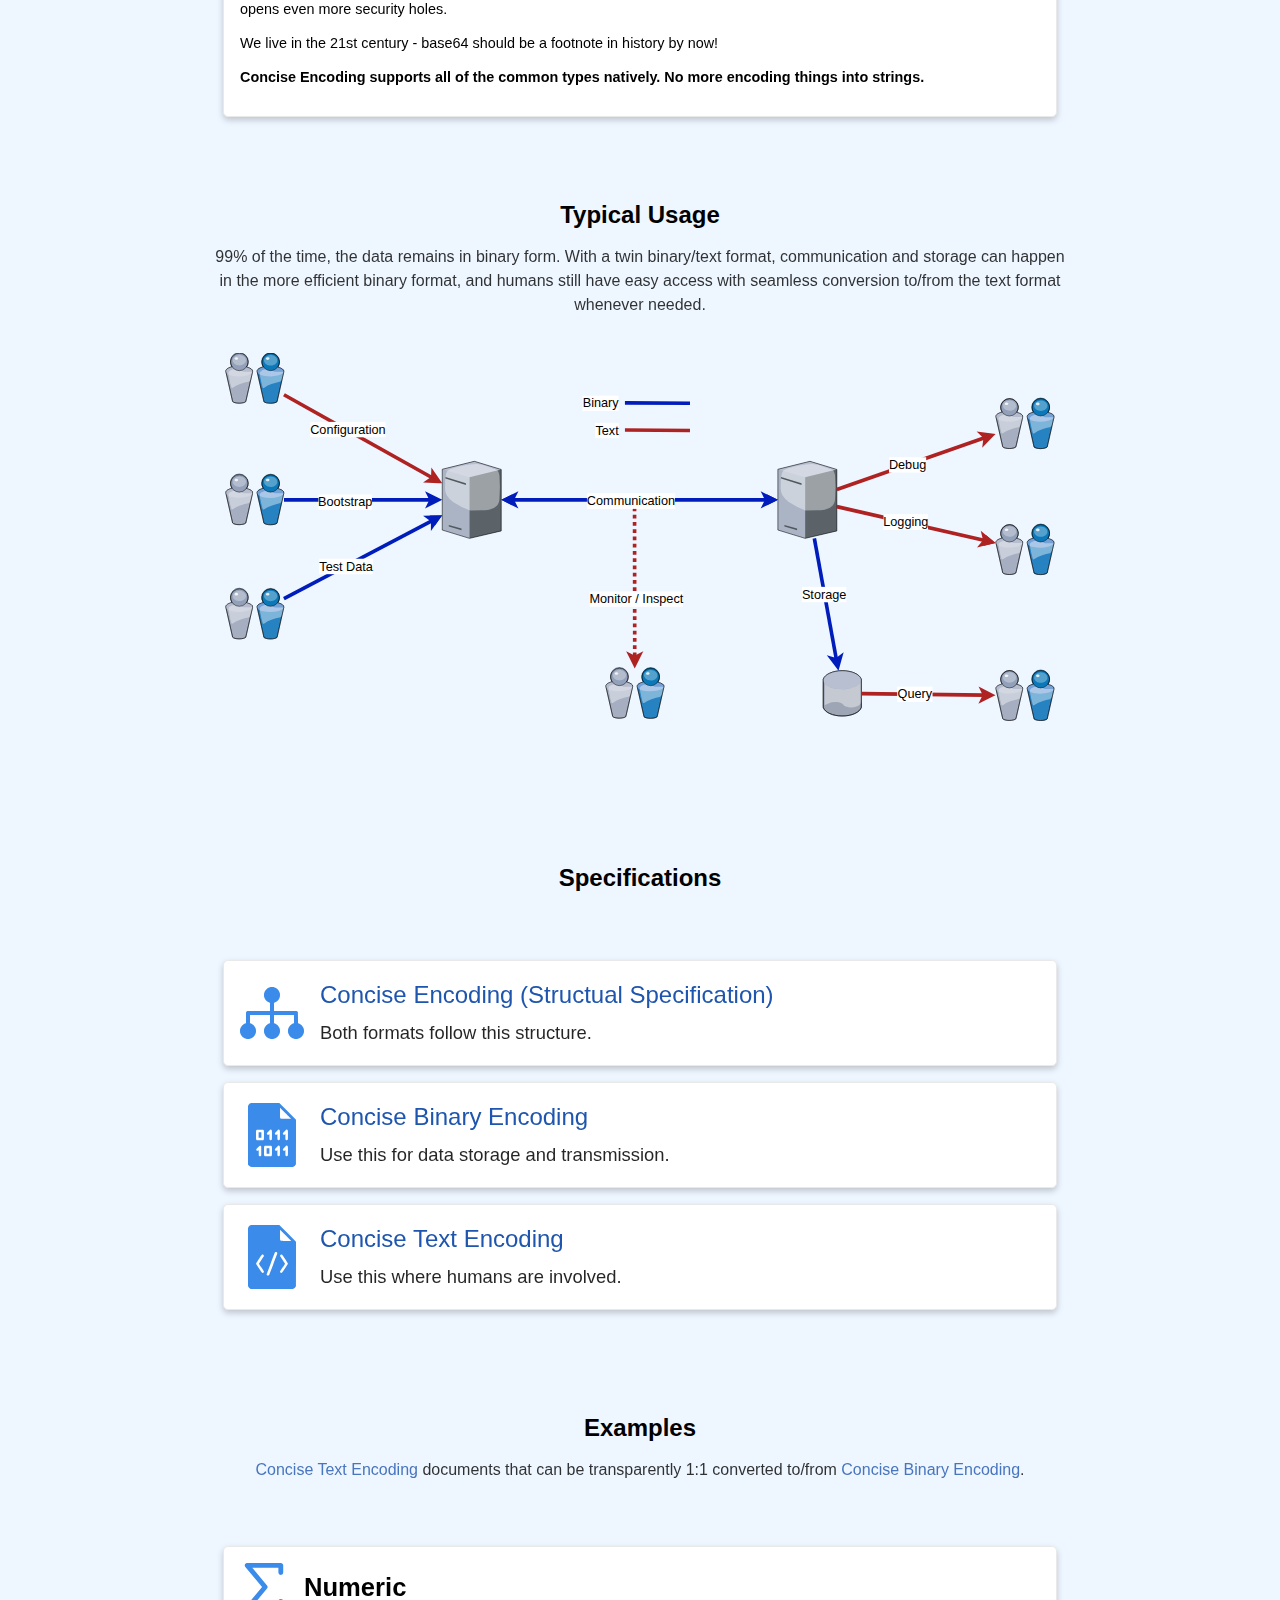
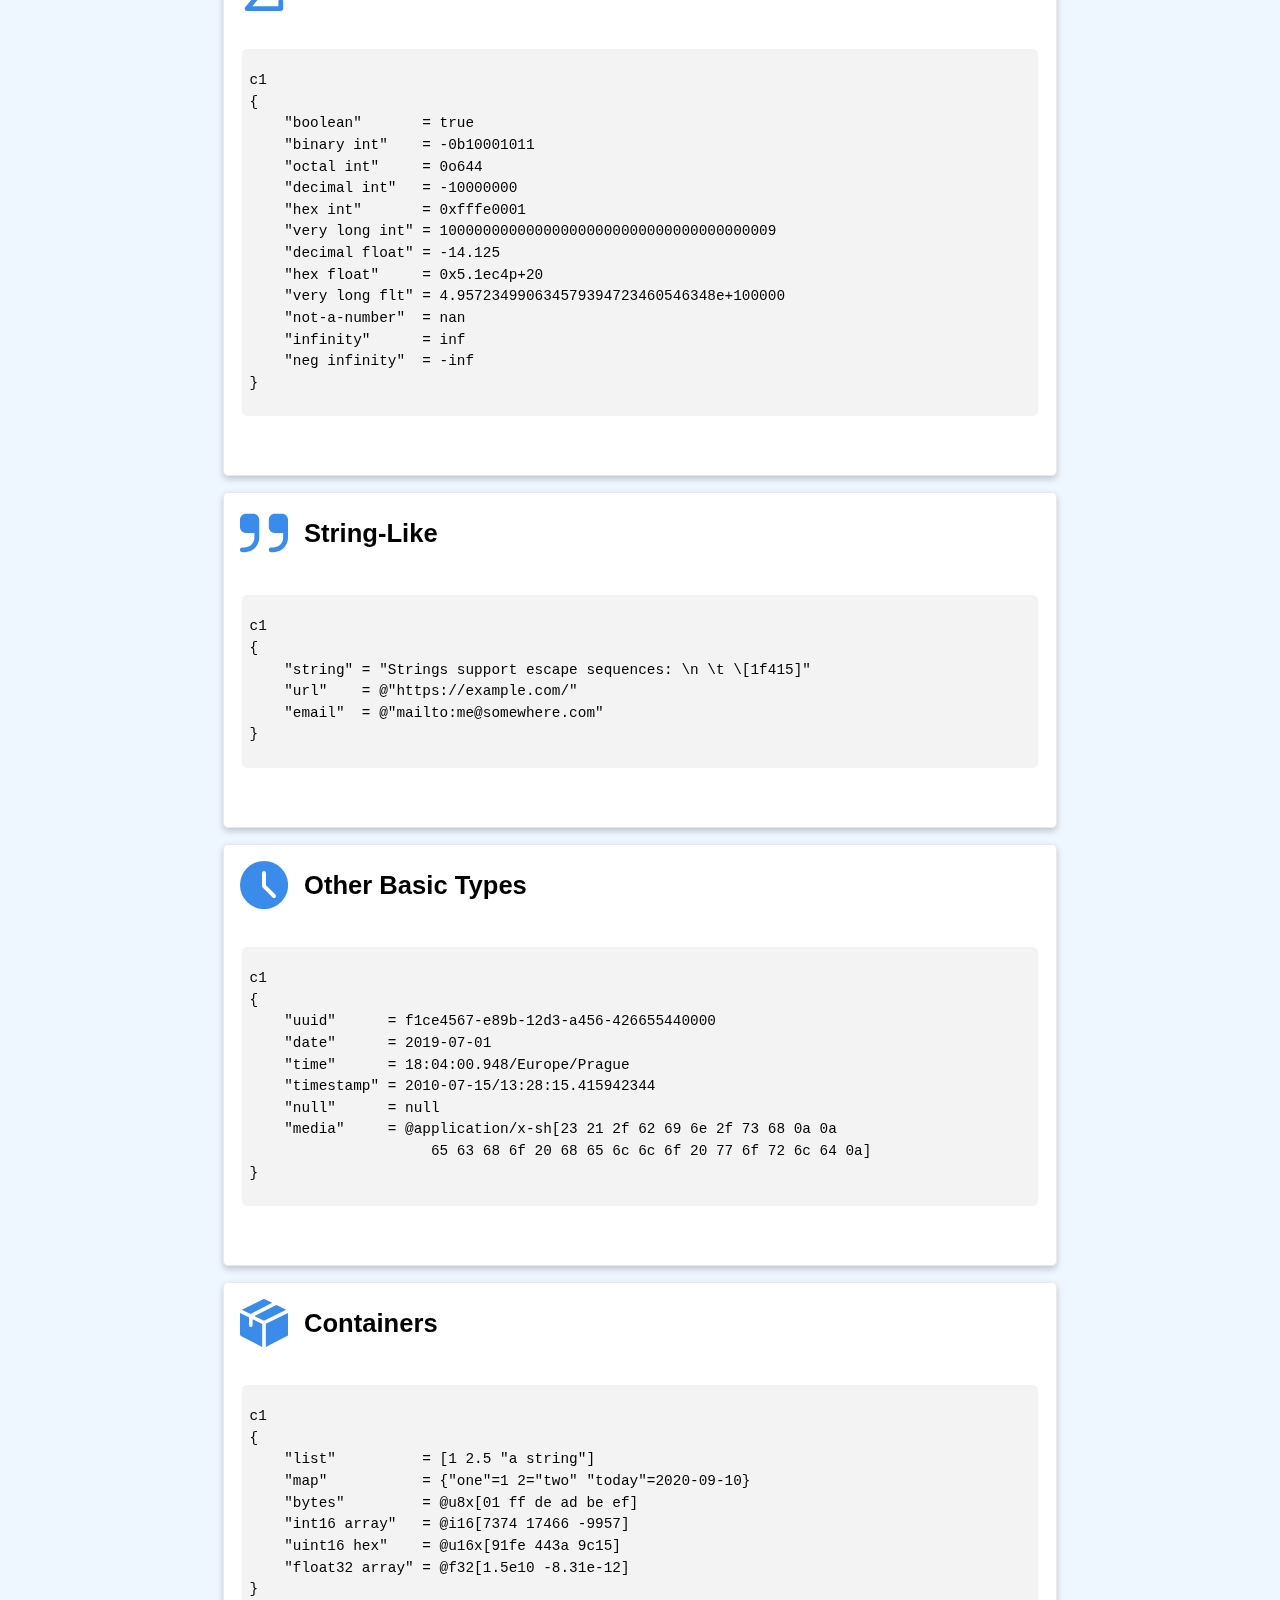
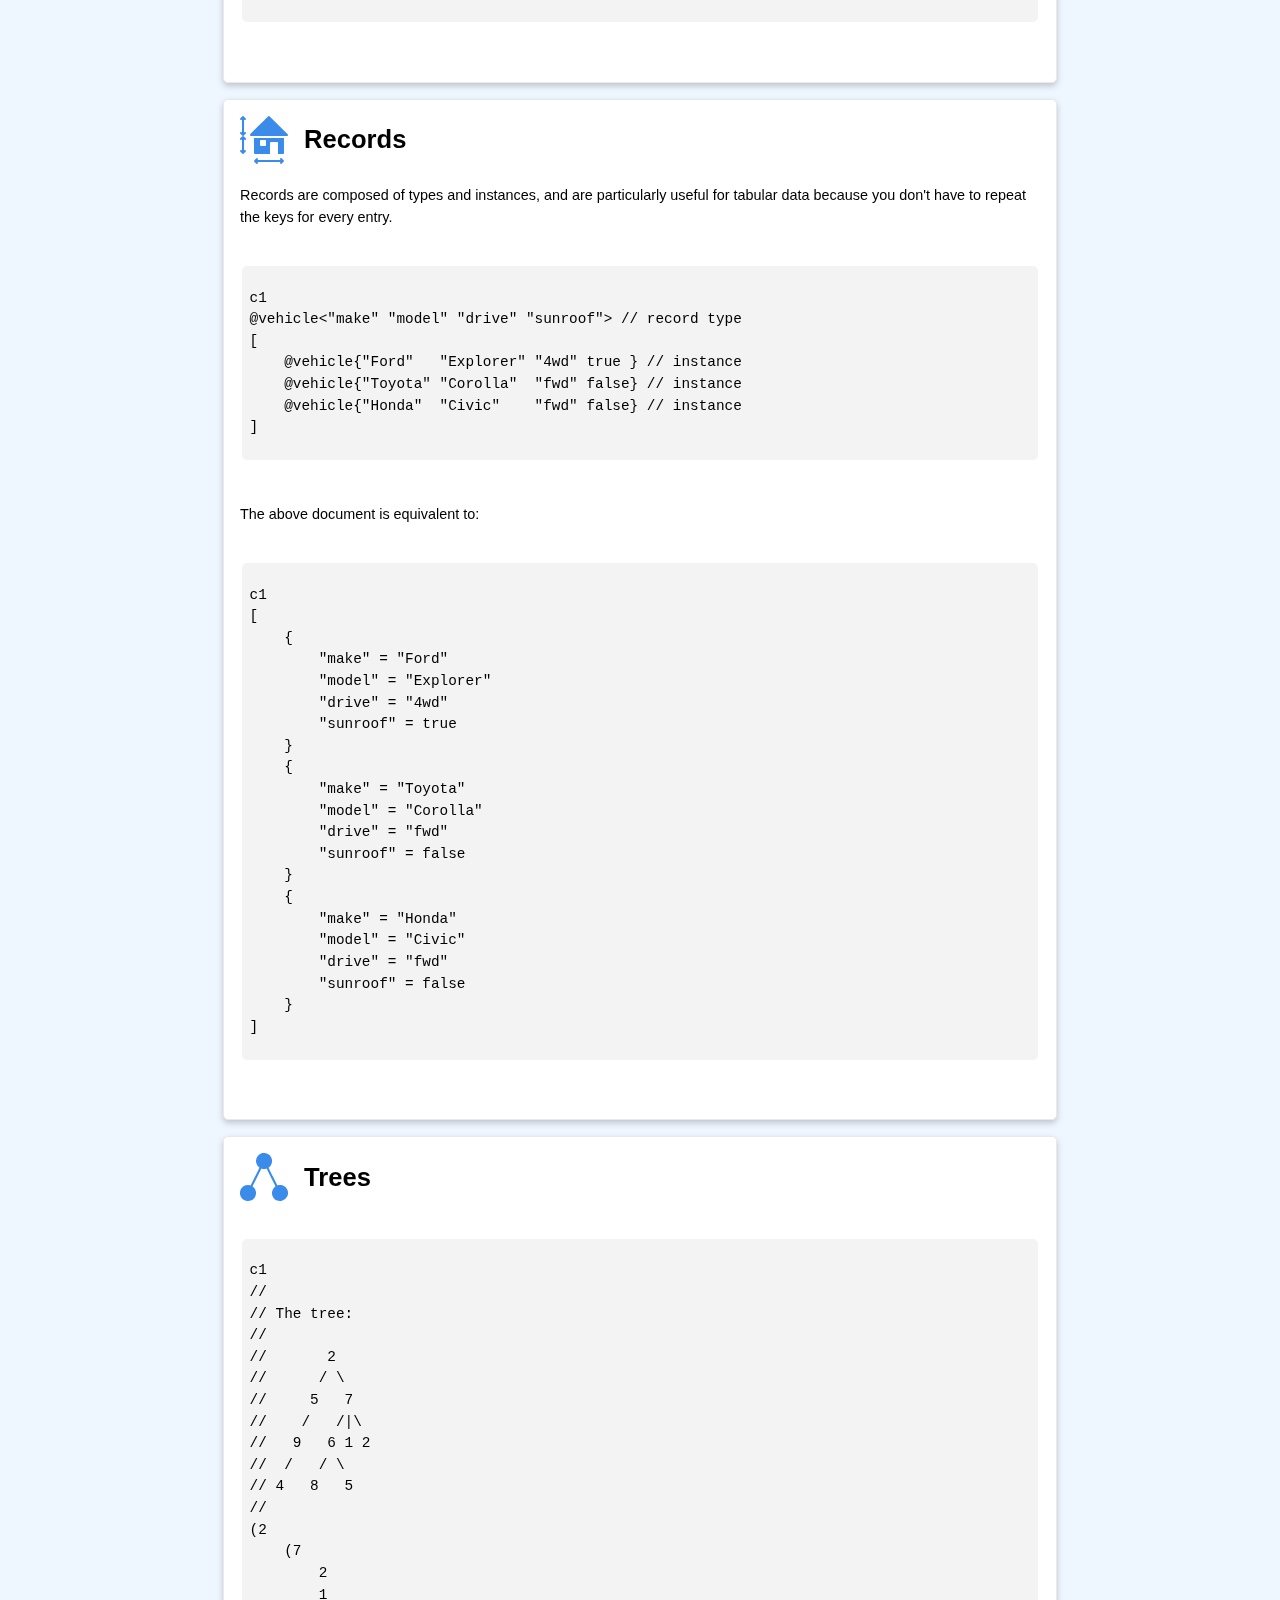
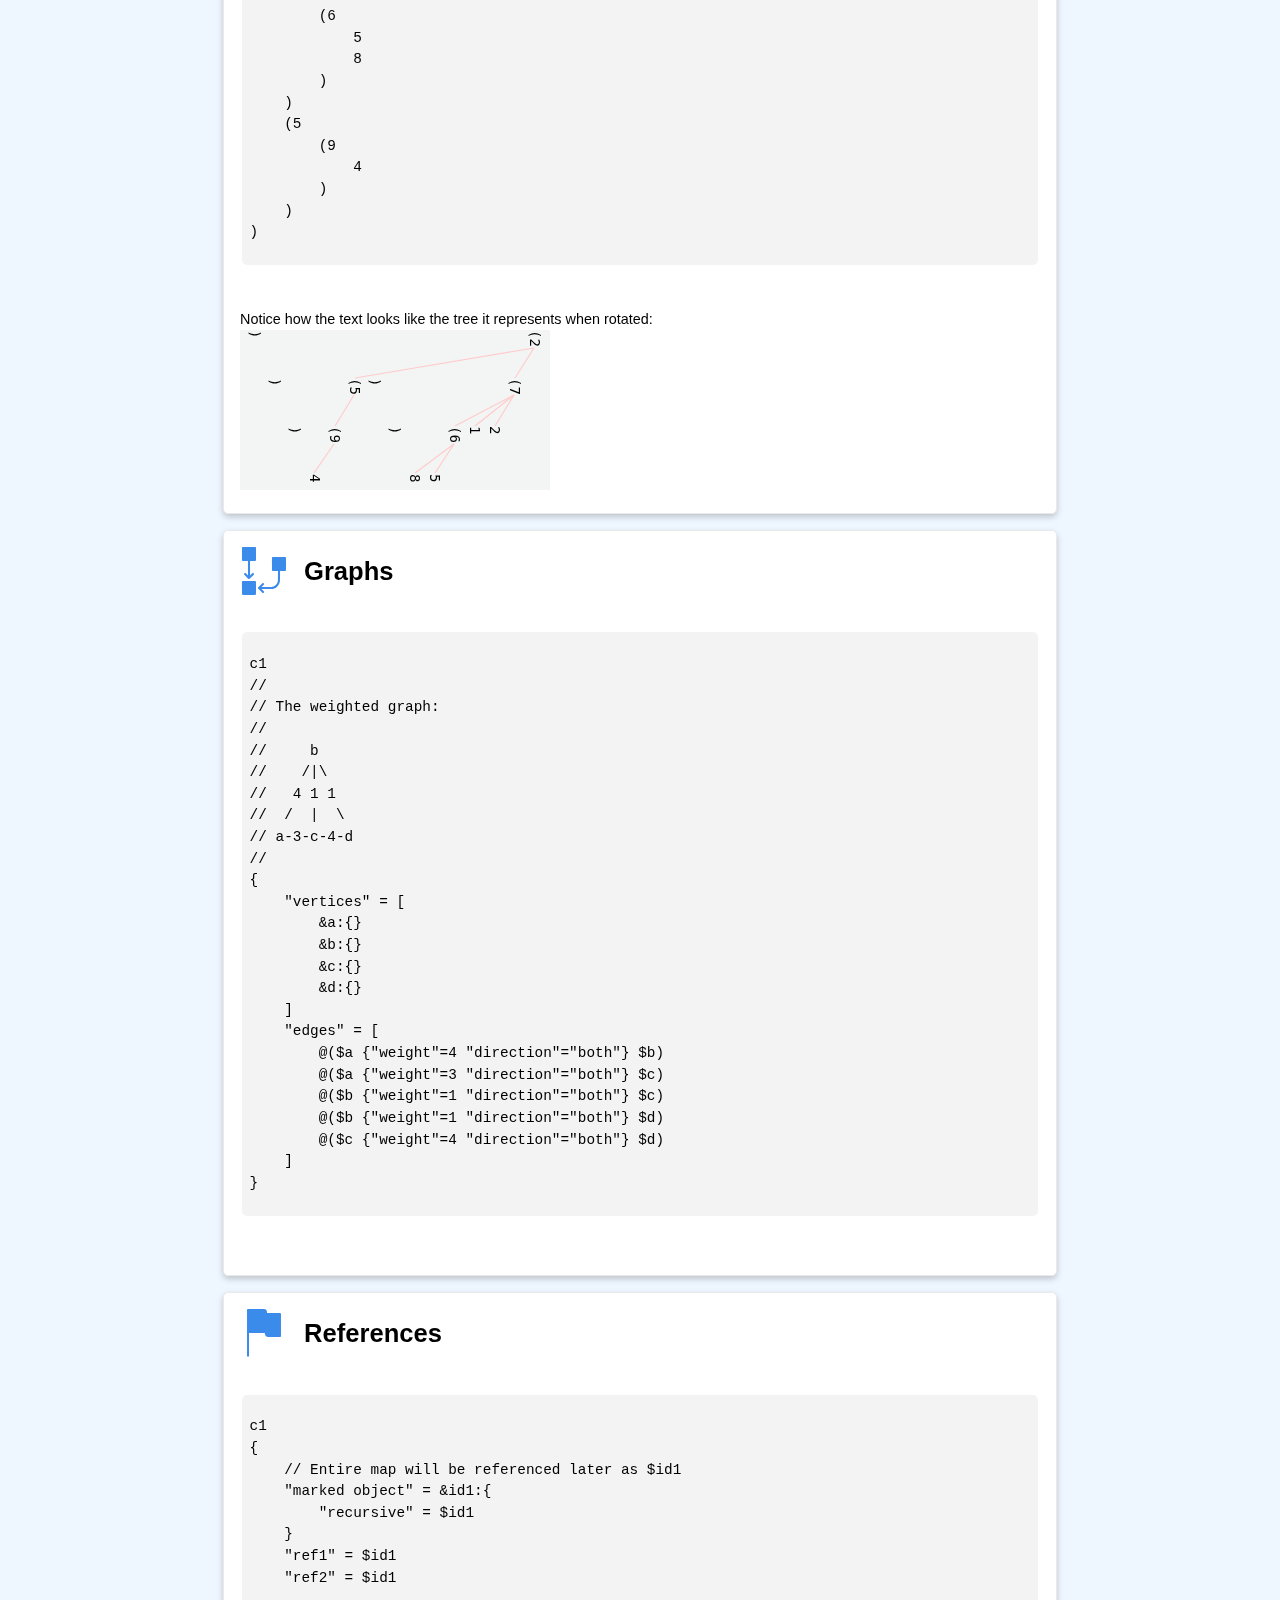
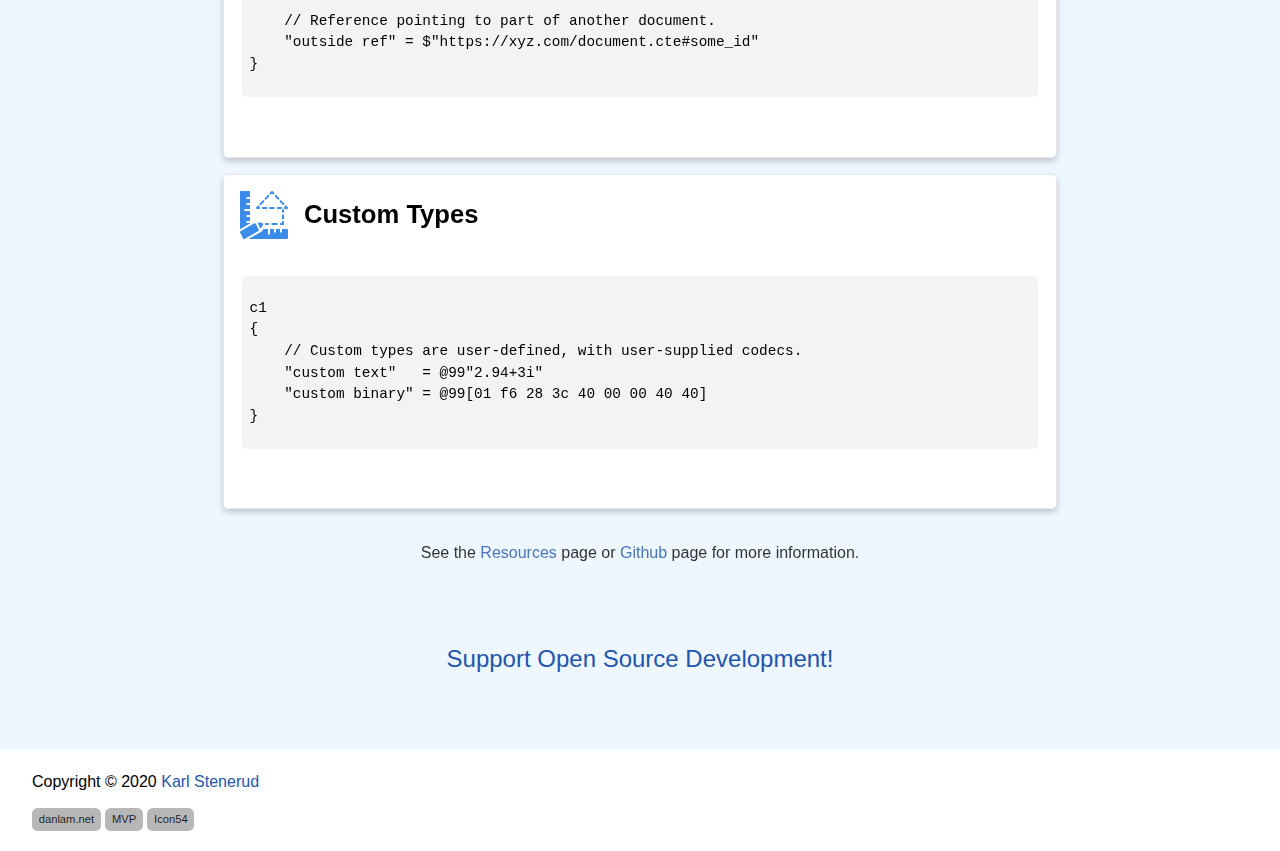
==== commit 034aaf38: "Fix complex number example" ====
--- a/index.html
+++ b/index.html
@@ -442,7 +442,7 @@
 c1
 {
     // Custom types are user-defined, with user-supplied codecs.
-    "custom text"   = @99"cplx(2.94+3i)"
+    "custom text"   = @99"2.94+3i"
     "custom binary" = @99[01 f6 28 3c 40 00 00 40 40]
 }
                 </code>
